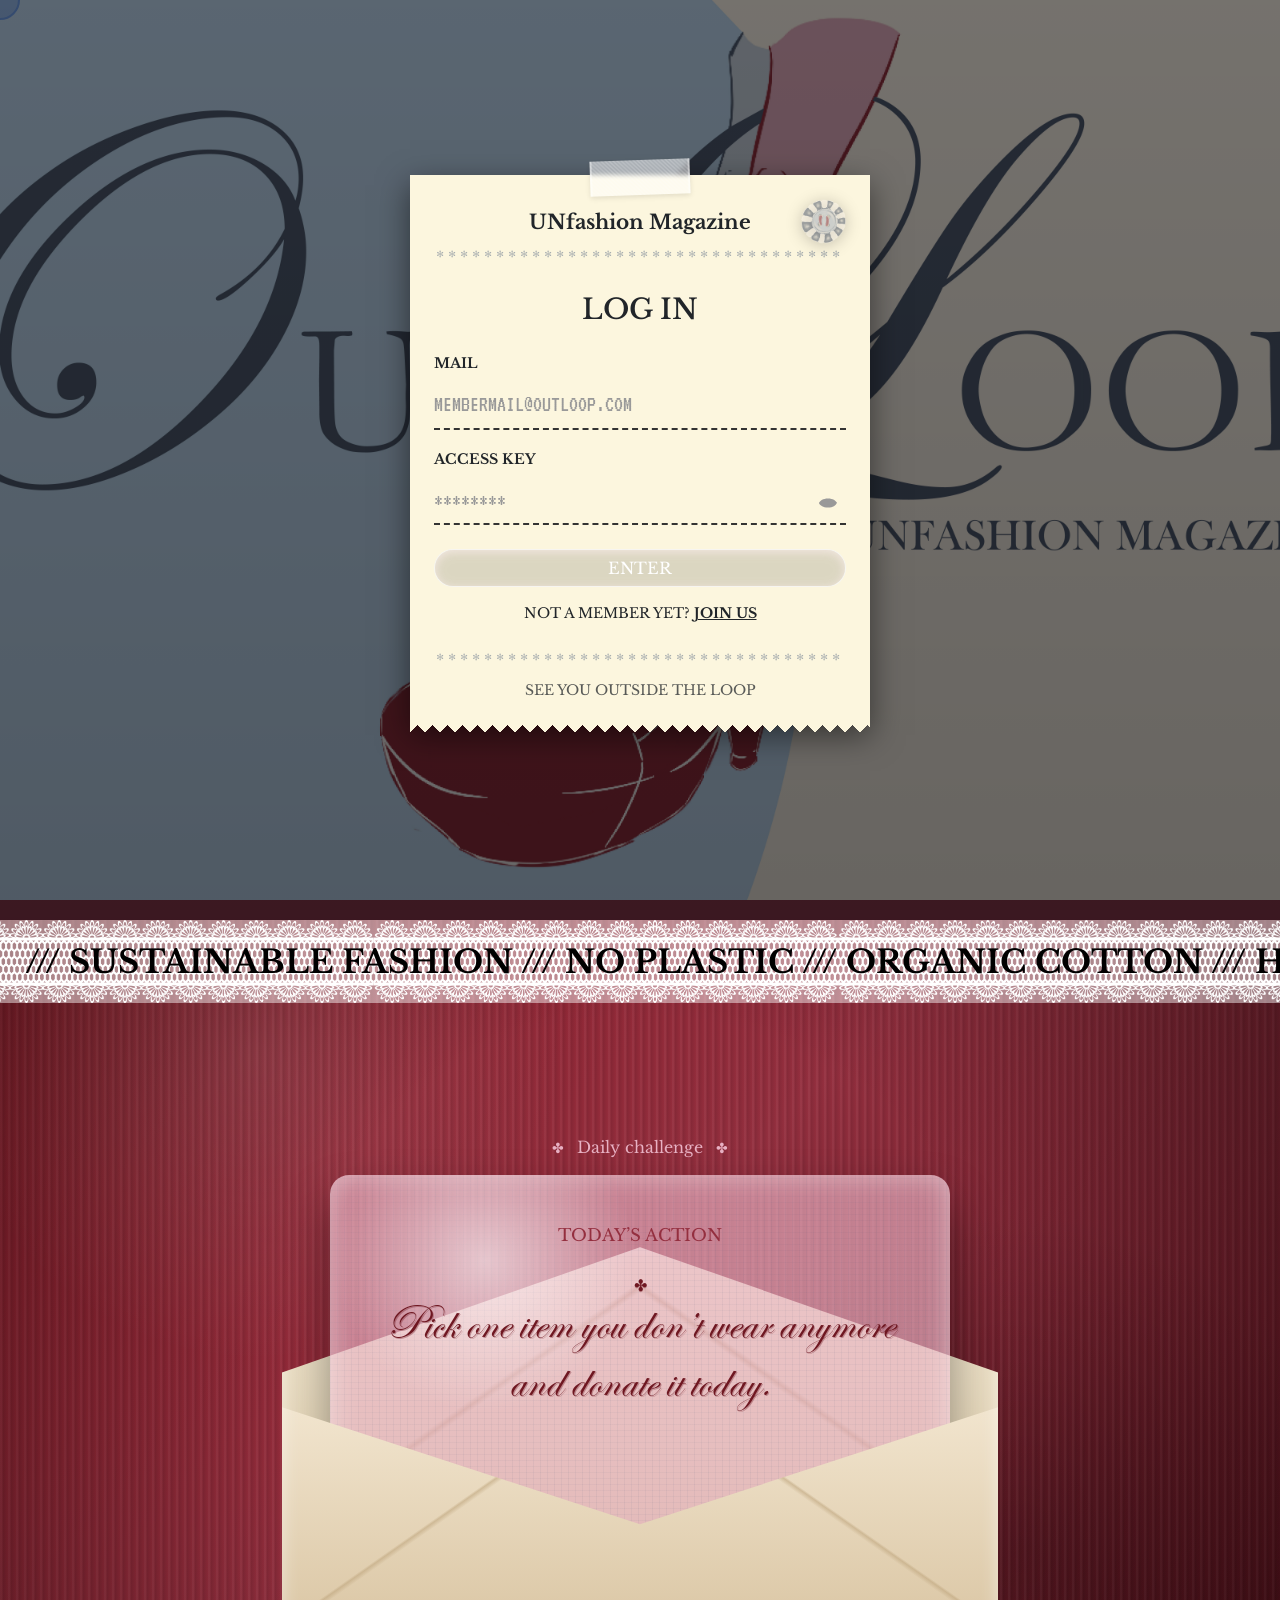
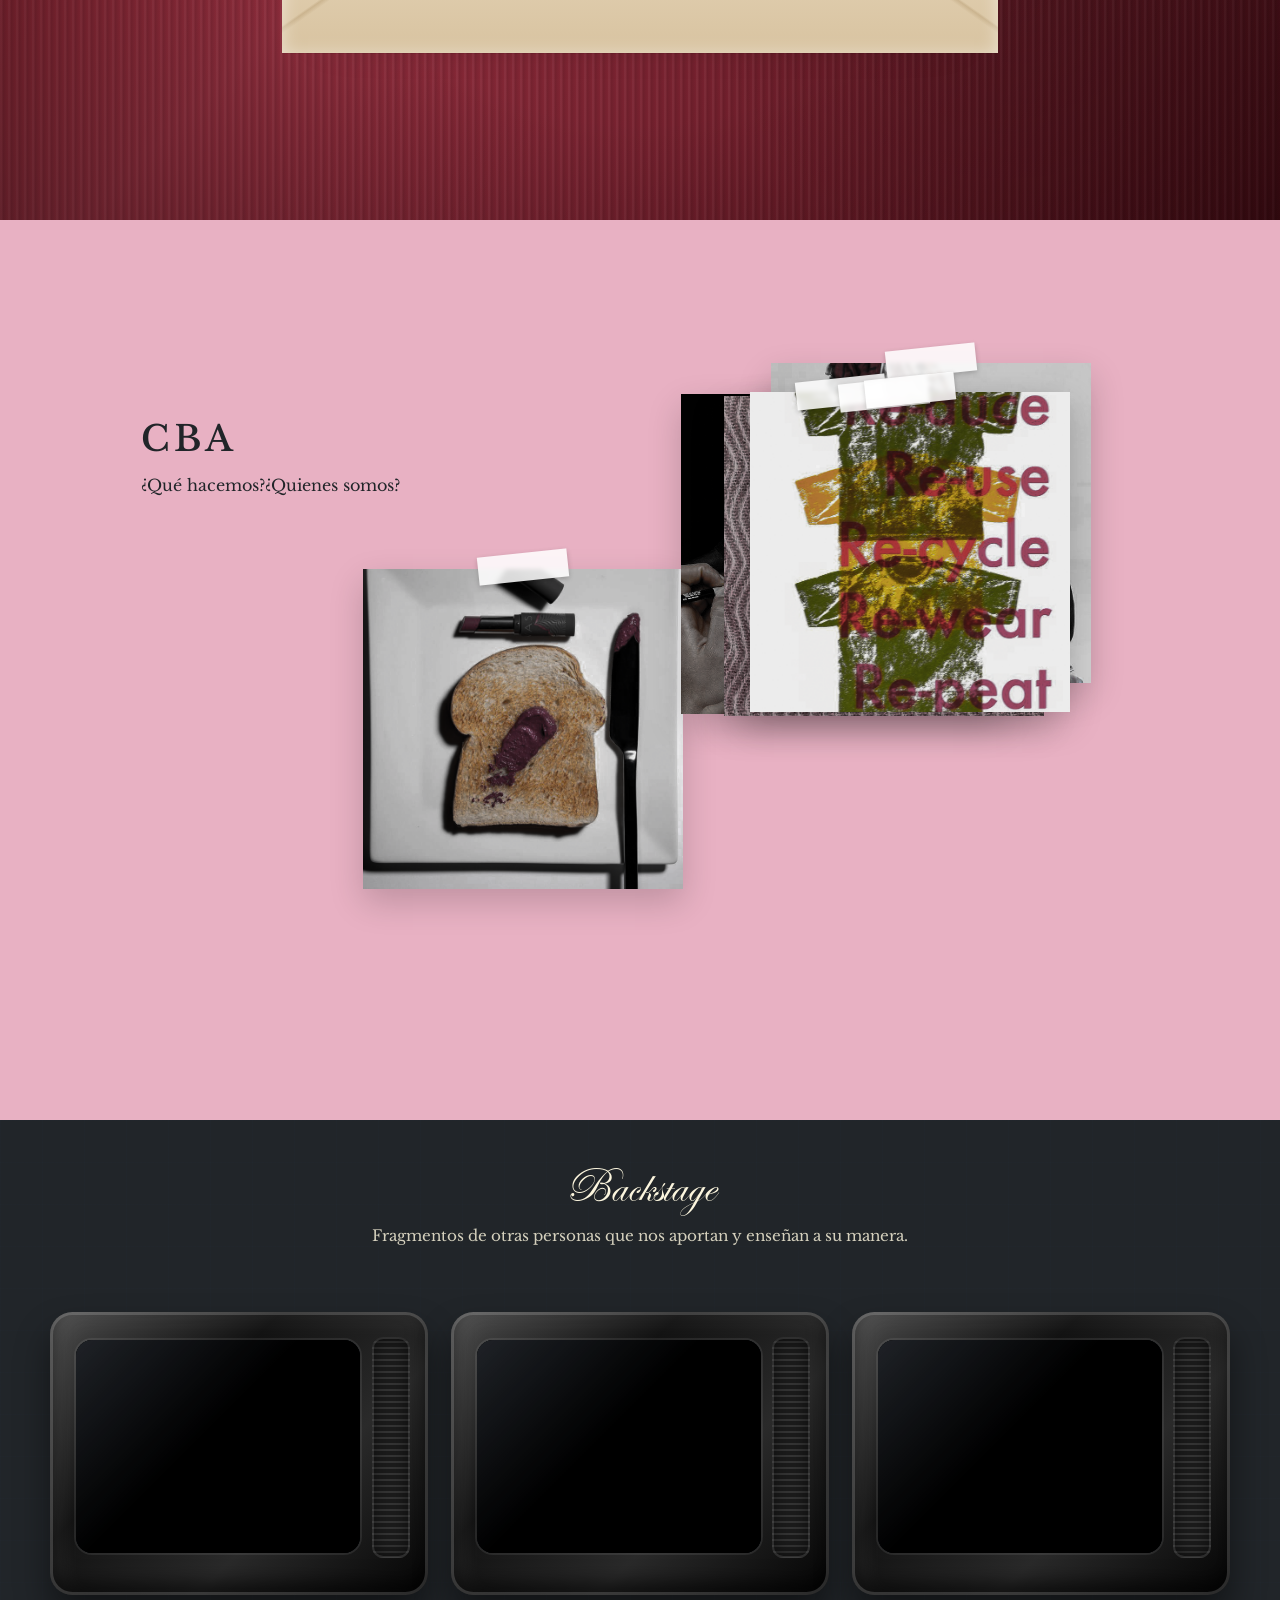
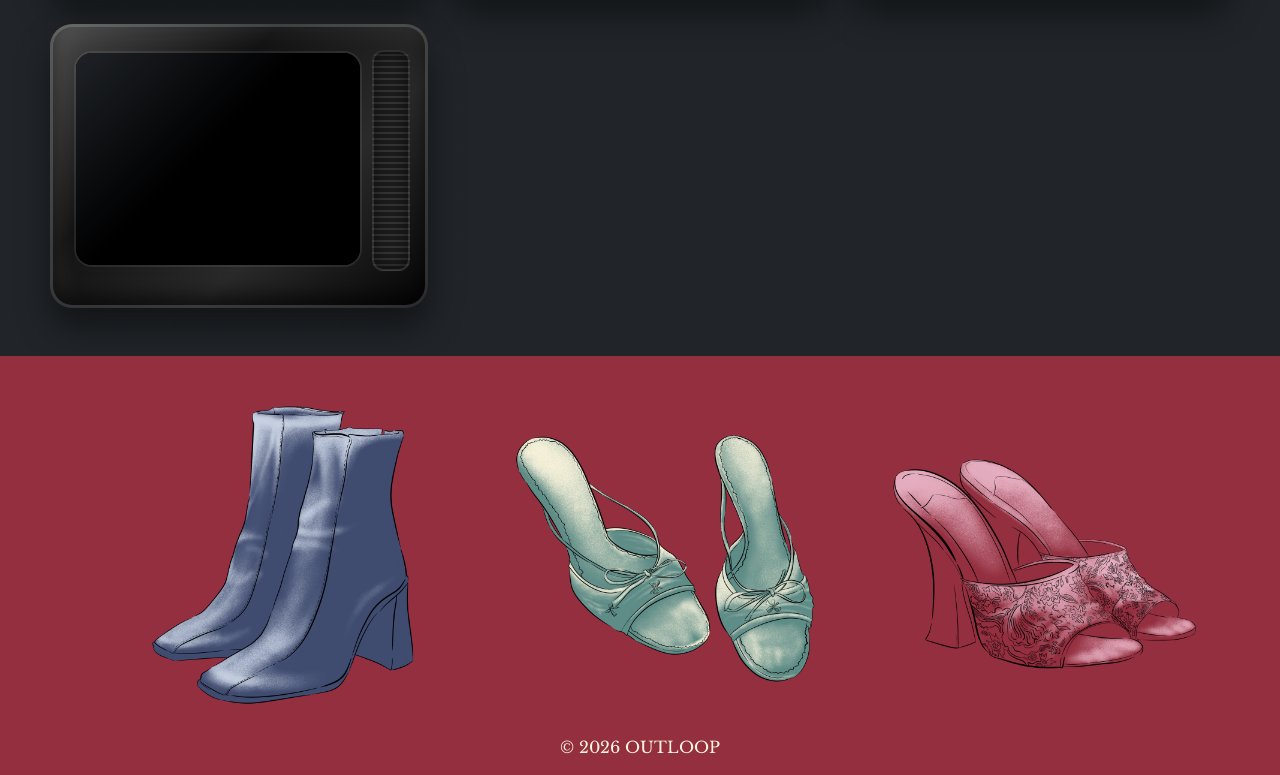
==== index.html @ d1620ab3 "reto" ====
<!doctype html>
<html lang="es">
  <head>
    <meta charset="utf-8">
    <meta name="viewport" content="width=device-width, initial-scale=1">
    <title>Outloop - Unfashion Magazine</title>

    <link href="https://cdn.jsdelivr.net/npm/bootstrap@5.3.2/dist/css/bootstrap.min.css" rel="stylesheet" integrity="sha384-T3c6CoIi6uLrA9TneNEoa7RxnatzjcDSCmG1MXxSR1GAsXEV/Dwwykc2MPK8M2HN" crossorigin="anonymous">

    <!-- AOS CSS --> 
    <link rel="stylesheet" href="https://unpkg.com/aos@2.3.4/dist/aos.css">

    <!-- TIPOGRAFÍA -->
    <link rel="preconnect" href="https://fonts.googleapis.com">
    <link rel="preconnect" href="https://fonts.gstatic.com" crossorigin>
    <link href="https://fonts.googleapis.com/css2?family=Libre+Baskerville:ital,wght@0,400..700;1,400..700&family=Space+Mono:ital,wght@0,400;0,700;1,400;1,700&display=swap" rel="stylesheet">

    <!-- CÓDIGO DE BARRAS, NO BORRAR -->
    <link href="https://fonts.googleapis.com/css2?family=Courier+Prime&family=VT323&family=Permanent+Marker&family=Libre+Barcode+39&display=swap" rel="stylesheet"> 


    <link rel="stylesheet" href="css/style.css">
  </head>
  <body class="page-index">
    
    <div class="cursor-outline"></div>

    <header class="header-principal">
      <div class="header-intro-image"></div>
      <nav class="navbar-custom container">
        <a href="index.html" class="navbar-logo"> <img src="media/img/logo CBA.png" alt="logo CBA" class="logo-img"> </a>
        
        <!-- MENÚ -->
        <div class="navbar-menu">
          <div class="menu-movil-links">
            <a href="index.html" class="navbar-enlace">Take action</a>
            <a href="diseñadores.html" class="navbar-enlace">Trendwatch</a>
            <a href="datos.html" class="navbar-enlace">Latest</a>
            <a href="#backstage" class="navbar-enlace">Backstage</a>
            <a href="#" class="btn btn-dark btn-registro rounded-pill px-4 accion-abrir-registro">JOIN US</a>
          </div>
          <div class="menu-movil-redes">
            <a href="#">Instagram</a><a href="#">Twitter</a><a href="#">Pinterest</a>
          </div>
        </div>
          
        <button class="navbar-menu-movil-icono" aria-label="Abrir menú">
          <span></span><span></span><span></span>
        </button>
      </nav>
    </header>

    <main>
      <!-- INTRO -->
      <section id="hero-collage" class="hero-collage-section">

        <div class="hero-bg hero-bg-1 is-active"></div>
        <div class="hero-bg hero-bg-2"></div>
        <div class="hero-bg hero-bg-3"></div>
        <div class="hero-bg hero-bg-4"></div>
        <div class="hero-bg hero-bg-5"></div>

        <div class="hero-overlay"></div>

        <div class="hero-content">
          <h1 class="hero-title">UNfashion Magazine</h1>
          <p class="hero-text">
            Una plataforma para mirar la moda desde fuera del ciclo: consumo consciente,
            microtendencias, archivo visual y acciones para romper el bucle.
          </p>
        </div>

      </section>
      <!-- cinta -->
      <div class="ticker-bottom-wrapper">
        <div class="ticker-track">
             <div class="ticker-chunk">
                 &nbsp;/// SUSTAINABLE FASHION /// NO PLASTIC /// ORGANIC COTTON /// HANDMADE IN SPAIN /// REBELIÓN TEXTIL
                 &nbsp;/// SUSTAINABLE FASHION /// NO PLASTIC /// ORGANIC COTTON /// HANDMADE IN SPAIN /// REBELIÓN TEXTIL
                 &nbsp;/// SUSTAINABLE FASHION /// NO PLASTIC /// ORGANIC COTTON /// HANDMADE IN SPAIN /// REBELIÓN TEXTIL
             </div>
             
             <div class="ticker-chunk">
                 &nbsp;/// SUSTAINABLE FASHION /// NO PLASTIC /// ORGANIC COTTON /// HANDMADE IN SPAIN /// REBELIÓN TEXTIL
                 &nbsp;/// SUSTAINABLE FASHION /// NO PLASTIC /// ORGANIC COTTON /// HANDMADE IN SPAIN /// REBELIÓN TEXTIL
                 &nbsp;/// SUSTAINABLE FASHION /// NO PLASTIC /// ORGANIC COTTON /// HANDMADE IN SPAIN /// REBELIÓN TEXTIL
             </div>
        </div>
      </div>
    </section>

      <!-- RETO -->
    <section id="reto" class="reto-section">
      <div class="reto-content">
        <p class="reto-kicker">Daily challenge</p>
        <!-- <h2 class="reto-title">Break the loop</h2> -->

        <div class="reto-card">
          <p class="reto-label">Today’s action</p>
          <h3 id="reto-dinamico" class="reto-texto"></h3>
        </div>
      </div>
    </section>

      <!-- ABOUT ME -->
      <section id="about-me" class="about-me-section" data-aos="fade-up" data-aos-offset="400">
        <div class="about-me-inner">

          <div class="about-me-area" id="about-me-area">
            
            <div class="about-me-text">
              <h2 class="about-me-title">CBA</h2>
              <p class="about-me-subtitle">
                  ¿Qué hacemos?¿Quienes somos?
              </p>
            </div>

            <div class="about-card"
                data-image="RUTA_IMAGEN_1"
                style="background-image: url('media/img/about\ me\ -\ 1.png');">
              <!-- <span class="about-card-label"> no sé que poner todavía </span> -->
            </div>

            <div class="about-card"
                data-image="RUTA_IMAGEN_2"
                style="background-image: url('media/img/about\ me\ -\ 2.png');">
              <span class="about-card-label"></span>
            </div>

            <div class="about-card"
                data-image="RUTA_IMAGEN_3"
                style="background-image: url('media/img/about\ me\ -\ 3.png');">
              <span class="about-card-label"></span>
            </div>

            <div class="about-card"
                data-image="RUTA_IMAGEN_4"
                style="background-image: url('media/img/about\ me\ -\ 4.png');">
              <span class="about-card-label"></span>
            </div>

            <div class="about-card"
                data-image="RUTA_IMAGEN_5"
                style="background-image: url('media/img/about\ me\ -\ 6.png');">
              <span class="about-card-label"></span>
            </div>
          </div>
        </div>
      
        <!-- ABOUT ME - CLICK -->
        <div class="about-overlay" id="about-overlay" aria-hidden="true">
          <button type="button" class="about-overlay-close" aria-label="Cerrar">
            <img src="media/img/boton 1.png" alt="botón">
          </button>

          <div class="about-overlay-content container">
            <div class="row align-items-center g-4">

              <div class="col-12 col-md-6 about-overlay-text">
                <h2>Archivo de moda y consumo</h2>
                <p>
                  CBA es una revista donde documentamos moda sostenible, formas de consumo
                  más conscientes y noticias que cuestionan la industria textil tal y como la
                  conocemos.
                </p>
              </div>

              <div class="col-12 col-md-6 about-overlay-media">
                <img id="about-overlay-img"
                    class="about-overlay-img"
                    src="media/img/about me - 3.png"
                    alt="aboutmefoto">
              </div>

            </div>
          </div>
        </div>

      </section>

      <!-- BACKSTAGE -->
      <section id="backstage" class="bg-dark text-white py-5 my-5 backstage-section" style="min-height: 300px;">
        <div class="container text-center mb-4">
          <h2 class="backstage-title">Backstage</h2>
          <p class="backstage-subtitle">
            Fragmentos de otras personas que nos aportan y enseñan a su manera.
          </p>
        </div>

        <div class="backstage-gallery">

          <a href="https://www.youtube.com/watch?v=qN8AJHx1344"
            class="backstage-item"
            target="_blank"
            rel="noopener">
            <div class="backstage-media">
              <iframe
                width="560" height="315"
                src="https://www.youtube.com/embed/qN8AJHx1344?si=-hRtepwROjtnrFji"
                title="YouTube video player"
                frameborder="0"
                allow="accelerometer; autoplay; clipboard-write; encrypted-media; gyroscope; picture-in-picture; web-share"
                referrerpolicy="strict-origin-when-cross-origin"
                allowfullscreen>
              </iframe>
            </div>
            <div class="backstage-caption">
              <h3 class="backstage-caption-title">ESCLAVOS de consumismo</h3>
              <p class="backstage-caption-text">DECODE</p>
            </div>
          </a>

          <a href="https://www.youtube.com/watch?v=7LM26mEPDDc"
            class="backstage-item"
            target="_blank"
            rel="noopener">
            <div class="backstage-media">
              <iframe
                width="560" height="315"
                src="https://www.youtube.com/embed/7LM26mEPDDc?si=XAVnJk546HZhbWCC"
                title="YouTube video player"
                frameborder="0"
                allow="accelerometer; autoplay; clipboard-write; encrypted-media; gyroscope; picture-in-picture; web-share"
                referrerpolicy="strict-origin-when-cross-origin"
                allowfullscreen>
              </iframe>
            </div>
            <div class="backstage-caption">
              <h3 class="backstage-caption-title">
                Nuestra basura: el camino a un consumo responsable
              </h3>
              <p class="backstage-caption-text">Edelmira Altube | TEDxMarDelPlata</p>
            </div>
          </a>

          <a href="https://youtu.be/7Y18UAF8M68?si=zU7bWek-8HWrVnGL"
            class="backstage-item"
            target="_blank"
            rel="noopener">
            <div class="backstage-media">
              <iframe width="560" height="315" src="https://www.youtube.com/embed/7Y18UAF8M68?si=5IkUm9X47Ix4YhrX" title="YouTube video player" frameborder="0" allow="accelerometer; autoplay; clipboard-write; encrypted-media; gyroscope; picture-in-picture; web-share" referrerpolicy="strict-origin-when-cross-origin" allowfullscreen></iframe>
            </div>
            <div class="backstage-caption">
              <h3 class="backstage-caption-title">La verdad sobre la moda rápida - ¿Mienten los fabricantes de moda a sus clientes?</h3>
              <p class="backstage-caption-text">DW Documental</p>
            </div>
          </a>

          <a href="https://youtu.be/9ArU3D1_RPA?si=Eb83kvjqI0DEdJh7"
            class="backstage-item"
            target="_blank"
            rel="noopener">
            <div class="backstage-media">
              <iframe width="560" height="315" src="https://www.youtube.com/embed/9ArU3D1_RPA?si=Eb83kvjqI0DEdJh7" title="YouTube video player" frameborder="0" allow="accelerometer; autoplay; clipboard-write; encrypted-media; gyroscope; picture-in-picture; web-share" referrerpolicy="strict-origin-when-cross-origin" allowfullscreen></iframe>
            </div>
            <div class="backstage-caption">
              <h3 class="backstage-caption-title">Las Microtendencias y la muerte del estilo personal</h3>
              <p class="backstage-caption-text">Vatz</p>
            </div>
          </a>          
        </div>
      </section>


    </main>

<!-- FOOTER -->
    <footer class="footer-principal py-5 border-top" id="footer">
      <div class="container">

        <!-- REDES -->
        <div class="row justify-content-center mb-4">
          <div class="col-12 col-md-4 d-flex justify-content-center mb-3 mb-md-0">
            <div class="footer-img-box"> 
              <a href="https://www.instagram.com/"><img src="media/img/footer-1.png" alt="zapatos1"></a>
            </div>
          </div>

          <div class="col-12 col-md-4 d-flex justify-content-center mb-3 mb-md-0">
            <div class="footer-img-box">
              <a href="https://www.youtube.com/?app=desktop&hl=es">
                <img src="media/img/footer-2.png" alt="zapatos2">
              </a>
            </div>
          </div>

          <div class="col-12 col-md-4 d-flex justify-content-center">
            <div class="footer-img-box"> 
              <a href="https://www.tiktok.com/login?lang=es-419&redirect_url=https%3A%2F%2Fwww.tiktok.com%2Fupload%3Flang%3Des">
                <img src="media/img/footer-3.png" alt="zapatos3">
              </a>
            </div>
          </div>
        </div>

        <!-- INFO -->
        <div class="text-center mt-4">
          <p>&copy; <span id="ano-actual"></span> OUTLOOP</p>
        </div>

      </div>
    </footer>

<!-- MODAL DE REGISTRO -->
    <div class="modal fade" id="modalLogin" tabindex="-1" aria-hidden="true" data-bs-backdrop="static">
      <div class="modal-dialog modal-dialog-centered">
        
        <div class="modal-content modal-receipt border-0">
            
            <div class="receipt-tape"></div>

            <div class="modal-header border-0 pb-0">
              <h5 class="modal-title fw-bold w-100 text-center mt-3">UNfashion Magazine</h5>
              <img src="media/img/boton 1.png" alt="cerrar" class="about-overlay-close-img" data-bs-dismiss="modal" aria-label="Cerrar"role="button">
          </div>

            <div class="modal-body p-4 pt-2">
                
                <div class="receipt-divider mb-4">
                    <span>**********************************</span>
                </div>

                <div id="view-login">
                    <h3 class="text-center mb-4">LOG IN</h3>
                    <form id="form-login">
                        <div class="mb-3">
                            <label class="form-label text-uppercase small fw-bold">Mail</label>
                            <input type="email" class="form-control input-ticket" placeholder="membermail@outloop.com" required>
                        </div>
                        <div class="mb-3">
                            <label class="form-label text-uppercase small fw-bold">Access Key</label>
                            <div class="password-wrapper">
                                <input type="password" class="form-control input-ticket" id="input-pass-login" placeholder="********" required>
                                <button type="button" class="btn-ojo-ticket" onclick="togglePass('input-pass-login', this)">
                                    <svg class="icono-ojo" xmlns="http://www.w3.org/2000/svg" viewBox="0 0 24 24" fill="currentColor" style="width:20px"><path d="M12 15a3 3 0 100-6 3 3 0 000 6z"></path><path fill-rule="evenodd" d="M1.323 11.447C2.811 9.22 5.877 6.5 12 6.5s9.189 2.72 10.677 4.947a.75.75 0 010 .513C21.189 14.78 18.123 17.5 12 17.5s-9.189-2.72-10.677-4.947a.75.75 0 010-.513zM12 13.5a1.5 1.5 0 100-3 1.5 1.5 0 000 3z" clip-rule="evenodd"></path></svg>
                                </button>
                            </div>
                        </div>
                        <div class="d-grid gap-2 mt-4">
                            <button type="submit" class="btn btn-dark btn-ticket">ENTER</button>
                        </div>
                    </form>
                    <div class="text-center mt-3">
                        <p class="small">NOT A MEMBER YET? <a href="#" id="btn-ir-registro" class="text-decoration-underline fw-bold">JOIN US</a></p>
                    </div>
                </div>

                <div id="view-registro" style="display: none;">
                    <h3 class="text-center mb-4">JOIN US</h3>
                    <form id="form-registro">
                        <div class="mb-3">
                            <label class="form-label text-uppercase small fw-bold">Who are you?</label>
                            <input type="text" class="form-control input-ticket" placeholder="Membername" required>
                        </div>
                        <div class="mb-3">
                            <label class="form-label text-uppercase small fw-bold">Mail</label>
                            <input type="email" class="form-control input-ticket" placeholder="membermail@outloop.com" required>
                        </div>
                        <div class="mb-3">
                            <label class="form-label text-uppercase small fw-bold">Create an access key</label>
                            <div class="password-wrapper">
                                <input type="password" class="form-control input-ticket" id="input-pass-registro" placeholder="********" required>
                                <button type="button" class="btn-ojo-ticket" onclick="togglePass('input-pass-registro', this)">
                                    <svg class="icono-ojo" xmlns="http://www.w3.org/2000/svg" viewBox="0 0 24 24" fill="currentColor" style="width:20px"><path d="M12 15a3 3 0 100-6 3 3 0 000 6z"></path><path fill-rule="evenodd" d="M1.323 11.447C2.811 9.22 5.877 6.5 12 6.5s9.189 2.72 10.677 4.947a.75.75 0 010 .513C21.189 14.78 18.123 17.5 12 17.5s-9.189-2.72-10.677-4.947a.75.75 0 010-.513zM12 13.5a1.5 1.5 0 100-3 1.5 1.5 0 000 3z" clip-rule="evenodd"></path></svg>
                                </button>
                            </div>
                        </div>
                        <div class="d-grid gap-2 mt-4">
                            <button type="submit" class="btn btn-dark btn-ticket">JOIN US</button>
                        </div>
                    </form>
                    <div class="text-center mt-3">
                        <p class="small">ALREDY PART OF IT? <a href="#" id="btn-ir-login" class="text-decoration-underline fw-bold">LOG IN</a></p>
                    </div>
                </div>

                <div id="view-exito" style="display: none;" class="text-center py-4">
                    <h2 class="fw-bold mb-3">WELCOME!</h2>
                    <p class="mb-4">TRANSACTION APPROVED<br>#004921</p>
                    
                    <div class="barcode-strip">
                        OUTLOOP-LEGAL-DATA
                    </div>

                    <button class="btn btn-dark btn-ticket w-100" data-bs-dismiss="modal">NEXT STEP</button>
                </div>

                <div class="receipt-divider mt-4 mb-2">
                    <span>**********************************</span>
                </div>
                <div class="text-center small text-muted text-uppercase">
                    See you outside the loop
                </div>

            </div>
        </div>
      </div>
    </div>
    
    <script src="https://code.jquery.com/jquery-3.7.1.min.js"></script>
    <script src="https://cdn.jsdelivr.net/npm/bootstrap@5.3.2/dist/js/bootstrap.bundle.min.js" integrity="sha384-C6RzsynM9kWDrMNeT87bh95OGNyZPhcTNXj1NW7RuBCsyN/o0jlpcV8Qyq46cDfL" crossorigin="anonymous"></script>

    <script src="https://unpkg.com/aos@2.3.4/dist/aos.js"></script>

    <script src="js/script.js"></script>

  </body>
</html>
---- css/style.css ----
@import url('https://fonts.googleapis.com/css2?family=VT323&family=Libre+Barcode+39&display=swap');

@font-face {
    font-family: 'Edwardian';
    src: url('../media/fonts/edwardianscriptitc.ttf') format('truetype');
    font-weight: normal;
    font-style: normal;
}

:root {
    --color-primario: #5E8C87;
    --color-secundario: #FCF6DE; 
    --color-fondo: #942F3F;
    --color-fondo-secundario: #E8B1C3;
    --color-ticket-secundario: #CCD6E7;
    --color-ticket-primario: #354B6F;
    --visible-cards: 5;
    --card-gap: 1.5rem;
    --designer-card-height: 320px; 
}

* { cursor: none; }

img { width: 100%; display: block; }

body {
    font-family: 'Libre Baskerville', serif;
    overflow-x: hidden;
    padding-top: 0;
    transition: padding-top 0.5s ease-in-out;
}

body.scrolled { padding-top: 70px; }
body.no-scroll { overflow: hidden; }
a { text-decoration: none; color: inherit; }

/* CURSOR */
.cursor-outline {
    width: 40px; 
    height: 40px; 
    border: 2px solid #354b6f;
    border-radius: 50%; 
    position: fixed; 
    pointer-events: none; 
    z-index: 9999;
    transform: translate(-50%, -50%); 
    transition: width 0.2s, height 0.2s, border-color 0.2s, background-color 0.2s;
    background: #354b6f82; 
}
.cursor-hover { 
    width: 50px; 
    height: 50px; 
    background: #ccd6e772; 
    border-color: #ccd6e7; 
}
.cursor-invertido { border-color: #ccd6e7; }

/* index */
.header-principal {
    position: fixed;
    top: 0;
    left: 0;
    width: 100%;
    height: 100vh;
    z-index: 100;
    background-color: var(--color-fondo);
    transition: height 0.5s ease-in-out, background-color 0.5s ease-in-out, backdrop-filter 0.5s ease-in-out, box-shadow 0.5s ease-in-out;
    display: flex;
    align-items: center;
    justify-content: center;
    overflow: hidden;
}
.header-intro-image {
    position: absolute;
    inset: 0;
    background-image: url('../media/img/intro-header.jpg');
    background-size: cover;
    background-position: center center;
    background-repeat: no-repeat;
    z-index: 1;
    opacity: 1;
    transition: opacity 0.45s ease-in-out, transform 0.6s ease-in-out;
}
.header-principal:not(.scrolled) .navbar-menu,
.header-principal:not(.scrolled) .navbar-menu-movil-icono {
    display: none !important;
}

.header-principal:not(.scrolled) .navbar-logo {
    pointer-events: auto;
}

.header-intro-image::after {
    content: "";
    position: absolute;
    inset: 0;
    background: linear-gradient(to bottom, rgba(0,0,0,0.08), rgba(0,0,0,0.18));
}

/* logo */
.navbar-custom {
    display: flex;
    justify-content: center;
    align-items: center;
    width: 100%;
    height: 100%;
    transition: justify-content 0.5s ease-in-out, height 0.5s ease-in-out;
    position: relative;
    z-index: 2;
}

.navbar-logo { 
    display: flex; 
    align-items: center; 
    justify-content: center; 
}

.logo-img { 
    width: 80vw; 
    height: auto; 
    transition: width 0.5s ease-in-out, opacity 0.35s ease-in-out, transform 0.35s ease-in-out; 
    display: block;
    opacity: 0;
    transform: translateY(10px);
}

/* menu ordenador */
.navbar-menu { display: none; }

.menu-movil-links { display: flex; gap: 2rem; align-items: center; }
.menu-movil-redes { display: none; }

.header-principal.scrolled {
    height: 5em;
    background-color: #00000036;
    backdrop-filter: blur(10px);
    box-shadow: 0 2px 10px #350409a8;
}
.header-principal.scrolled .header-intro-image {
    opacity: 0;
    transform: scale(1.03);
    pointer-events: none;
}

.header-principal.scrolled .logo-img {
    width: 6rem;
    opacity: 1;
    transform: translateY(0);
}
.header-principal.scrolled .navbar-custom {
    justify-content: space-between;
    height: 100%;
}

.header-principal.scrolled .navbar-menu {
    display: flex;
    gap: 1.5rem;
    align-items: center;
}

.navbar-enlace {
    color: white;
    font-weight: 500;
    position: relative;
    transition: opacity 0.3s ease;
}
.navbar-enlace:hover {
    opacity: 0.8;
}

.navbar-menu-movil-icono { display: none; }

.btn-registro {
    border-color: rgba(255, 255, 255, 0.762);
    background-color: #ebe5cd05;
    color: white;
    box-shadow: inset 0 2px 10px #fff0f2a8;
}
.btn-registro:hover {
    background-color: #ffffffda;
    box-shadow: 0 2px 10px #fff0f2a8;
    border-color: rgba(255, 255, 255, 0.762);
    color: var(--color-fondo);
}

/* main */
main {
    padding-top: 20px; 
    width: 100vw;
}

/* fondo datos */

.grid-cutting-bg {
    background-color: var(--color-primario);

    background-image:
        /* líneas finas */
        linear-gradient(rgba(255,255,255,0.15) 1px, transparent 1px),
        linear-gradient(90deg, rgba(255,255,255,0.15) 1px, transparent 1px),

        /* líneas gruesas cada X */
        linear-gradient(rgba(255,255,255,0.25) 2px, transparent 2px),
        linear-gradient(90deg, rgba(255,255,255,0.25) 2px, transparent 2px);

    background-size:
        20px 20px,   /* grid pequeño */
        20px 20px,
        100px 100px, /* grid grande */
        100px 100px;

    background-position: 0 0, 0 0, 0 0, 0 0;
}

.grid-cutting-bg::after {
    content: "";
    position: fixed;
    inset: 0;
    pointer-events: none;

    background-image: url("data:image/svg+xml,%3Csvg viewBox='0 0 200 200' xmlns='http://www.w3.org/2000/svg'%3E%3Cfilter id='noise'%3E%3CfeTurbulence type='fractalNoise' baseFrequency='0.8' numOctaves='3'/%3E%3C/filter%3E%3Crect width='100%25' height='100%25' filter='url(%23noise)' opacity='0.15'/%3E%3C/svg%3E");

    mix-blend-mode: multiply;
    opacity: 0.4;
    z-index: 0;
}

/* sección 1.1 */
.page-index {
    background-color: var(--color-fondo);
}
.hero-collage-section {
    position: relative;
    width: 100%;
    height: 100vh;
    min-height: 100vh;
    overflow: hidden;
    display: flex;
    align-items: center;
    justify-content: center;
    background-color: var(--color-fondo);
    z-index: 10;
}

.hero-bg {
    position: absolute;
    inset: 0;
    background-size: cover;
    background-position: center;
    background-repeat: no-repeat;
    opacity: 0;
    transform: scale(1.04);
    transition: opacity 0.8s ease-in-out, transform 2s ease;
    z-index: 1;
}

.hero-bg.is-active {
    opacity: 1;
    transform: scale(1);
}

.hero-bg-1 {
    background-image: url('../media/img/hero1.jpg');
}

.hero-bg-2 {
    background-image: url('../media/img/hero2.jpg');
}

.hero-bg-3 {
    background-image: url('../media/img/hero3.jpg');
}

.hero-bg-4 {
    background-image: url('../media/img/hero4.jpg');
}

.hero-bg-5 {
    background-image: url('../media/img/hero5.jpg');
}

.hero-overlay {
    position: absolute;
    inset: 0;
    background:
        linear-gradient(to bottom, rgba(0,0,0,0.25), rgba(0,0,0,0.55)),
        rgba(53, 75, 111, 0.18);
    z-index: 2;
}

.hero-content {
    position: relative;
    z-index: 3;
    width: min(900px, 88vw);
    text-align: center;
    color: var(--color-secundario);
    padding: 2rem;
}
.hero-title {
    font-family: 'Edwardian';
}

/* cinta */
.ticker-bottom-wrapper {
    position: absolute;
    padding: 0.6rem 0;
    z-index: 99;
    pointer-events: none;
    overflow: hidden;
    background-color: #ffffff77;

    /* nuevo fondo */
    background-image: url('../media/img/1x/cinta.png');
    background-repeat: repeat-x;
    background-position: center;
    background-size: auto 100%;
}

.ticker-track {
    display: flex; width: max-content; 
    animation: tickerMove 25s linear infinite; 
}

.ticker-chunk {
    white-space: nowrap;
    font-size: 2rem;
    font-weight: bold; color: #000;
    line-height: 1; padding-right: 0; 
    margin: 1rem;
}


@keyframes tickerMove { 
    0% { transform: translateX(0); } 
    100% { transform: translateX(-50%); } 
}

/* sección 1.2 - reto */
.reto-section {
    width: 100%;
    min-height: 100vh;
    background-color: var(--color-fondo);
    color: var(--color-secundario);
    background-size: contain;

    display: flex;
    align-items: center;
    justify-content: center;
    text-align: center;
    position: relative;
    overflow: hidden;
    padding: 6rem 1.5rem;
}

.reto-kicker, .reto-title {
    color: var(--color-fondo-secundario);
}
/* textura pana / terciopelo rojo */
.reto-section::before {
    content: "";
    position: absolute;
    inset: 0;
    background:
        repeating-linear-gradient(
            90deg,
            rgba(255,255,255,0.045) 0px,
            rgba(255,255,255,0.045) 2px,
            rgba(0,0,0,0.10) 3px,
            transparent 8px
        ),
        radial-gradient(circle at 20% 15%, rgba(255,255,255,0.12), transparent 24%),
        radial-gradient(circle at 80% 70%, rgba(0,0,0,0.22), transparent 28%),
        linear-gradient(135deg, #8f1d2a 0%, var(--color-fondo) 45%, #4a0d16 100%);
    background-size: auto, auto, auto, 100% 100%;
    pointer-events: none;
}

.reto-section::after {
    content: "";
    position: absolute;
    inset: 0;
    background: radial-gradient(circle at center, transparent 45%, rgba(0,0,0,0.35) 100%);
    pointer-events: none;
}

.reto-content {
    position: relative;
    z-index: 2;
    width: min(760px, 92vw);
}


.reto-kicker::before,
.reto-kicker::after {
    content: "✤";
    margin: 0 0.8rem;
    font-size: 0.85rem;
}

.reto-title {
    font-family: 'Edwardian';
    font-size: 3em;
}

/* tela + sobre */
.reto-card {
    position: relative;
    width: min(620px, 92vw);
    min-height: 430px;
    margin: 0 auto;
    padding: 3rem;

    background:
        radial-gradient(circle at 25% 20%, rgba(255,255,255,0.55), transparent 26%),
        repeating-linear-gradient(
            90deg,
            rgba(53,75,111,0.06) 0px,
            rgba(53,75,111,0.06) 1px,
            transparent 1px,
            transparent 7px
        ),
        repeating-linear-gradient(
            0deg,
            rgba(53,75,111,0.045) 0px,
            rgba(53,75,111,0.045) 1px,
            transparent 1px,
            transparent 6px
        ),
        #e8b1c3a4;

    color: var(--color-fondo);
    border-radius: 1.2rem 1.2rem 0.6rem 0.6rem;
    box-shadow:
        0 24px 45px rgba(0,0,0,0.38),
        inset 0 0 28px rgba(255,255,255,0.45);
    overflow: visible;
}

/* encaje superior */
.reto-card::before {
    content: "";
    position: absolute;
    left: -48px;
    right: -48px;
    bottom: 28px;
    height: 330px;
    z-index: -1;

    background:
        linear-gradient(145deg, transparent 49%, rgba(190,165,125,0.65) 50%, transparent 51%) left bottom / 50% 100% no-repeat,
        linear-gradient(215deg, transparent 49%, rgba(190,165,125,0.65) 50%, transparent 51%) right bottom / 50% 100% no-repeat,
        linear-gradient(to bottom, #f4ead4 0%, #d9c7a5 100%);

    clip-path: polygon(0 38%, 50% 0, 100% 38%, 100% 100%, 0 100%);
    box-shadow:
        0 18px 32px rgba(0,0,0,0.30),
        inset 0 2px 18px rgba(255,255,255,0.55);
    pointer-events: none;
}

/* sobre frontal */
.reto-card::after {
    content: "";
    position: absolute;
    left: -48px;
    right: -48px;
    bottom: -48px;
    height: 300px;
    z-index: 5;

    background:
        linear-gradient(145deg, transparent 49.5%, rgba(190,165,125,0.58) 50%, transparent 51%) left bottom / 50% 100% no-repeat,
        linear-gradient(215deg, transparent 49.5%, rgba(190,165,125,0.58) 50%, transparent 51%) right bottom / 50% 100% no-repeat,
        linear-gradient(to bottom, #f7ecd8 0%, #d8c3a0 100%);

    clip-path: polygon(0 18%, 50% 57%, 100% 18%, 100% 100%, 0 100%);
    box-shadow:
        0 18px 32px rgba(0,0,0,0.34),
        inset 0 2px 18px rgba(255,255,255,0.52);
    pointer-events: none;
}

/* contenido por encima */
.reto-label,
.reto-texto {
    position: relative;
    z-index: 6;
}

.reto-label {
    text-transform: uppercase;
    font-size: 1.05rem;
    color: var(--color-fondo);
    margin-bottom: 1.2rem;
}

.reto-texto {
    margin: 0 auto;
    font-family: 'Edwardian';
    font-size: 3em;
    color: #6f1721;

    text-shadow:
        0.5px 0.5px 0 rgba(111,23,33,0.35),
        -0.4px -0.4px 0 rgba(255,255,255,0.28);
}

/* detalle bordado */
.reto-texto::before {
    content: "✤";
    display: block;
    font-style: normal;
    font-size: 1rem;
    margin-top: 1.8rem;
    color: #6f1721;
}

/* responsive reto */
@media (max-width: 768px) {
    .reto-section {
        padding: 5rem 1rem;
    }

    .reto-title {
        margin-bottom: 2rem;
    }

    .reto-card {
        min-height: 390px;
        padding: 4rem 1.6rem 8rem;
    }

    .reto-card::after {
        left: -22px;
        right: -22px;
        height: 215px;
    }

    .reto-texto {
        font-size: clamp(1.3rem, 6vw, 1.9rem);
    }
}

/* sección 1.3 */
.about-me-section {
    min-height: 100vh; max-width: 100vw; height: calc(100vh - 4.375rem);
    padding: 3vh 3vw; background-color: var(--color-fondo-secundario);
    display: flex; align-items: center; justify-content: center; box-sizing: border-box;
    position: relative; z-index: 1; 
}
.about-me-inner { width: 100%; margin-inline: auto; }

.about-me-area {
    position: relative; 
    height: 80vh; 
    max-height: 800px; 
    width: 100%;
    overflow: hidden; 
}

.about-me-text { 
    position: absolute; 
    top: 12vh; 
    left: 8vw; 
    max-width: 22rem; 
}

.about-me-title { 
    font-size: 2.2rem; 
    text-transform: uppercase; 
    letter-spacing: 0.12em; 
    margin-bottom: 0.8rem; 
}
.about-me-subtitle { 
    font-size: 1rem; 
}

.about-card::before {
    content: "";
    position: absolute;
    width: 90px;
    height: 28px;
    background-color: rgba(255,255,255,0.85);
    box-shadow: 0 2px 5px rgba(0,0,0,0.2);
    backdrop-filter: blur(2px);

    top: -16px;             
    left: 50%;
    transform: translateX(-50%) rotate(-6deg);

    z-index: 2;
    pointer-events: none;
}

.about-card {
    position: absolute; 
    width: 20rem; height: 20rem; 
    padding: 1rem;
    display: flex; 
    align-items: flex-end; 
    justify-content: flex-start;
    font-size: 0.9rem; 
    font-weight: 600; 
    text-transform: uppercase; 
    letter-spacing: 0.08em;
    box-shadow: 0 0.8rem 2rem rgba(0,0,0,0.18);
    user-select: none; 
    touch-action: none; 
    cursor: grab;
    background-size: cover; 
    background-position: center; 
    background-repeat: no-repeat;
}
.about-card:active { cursor: grabbing; }
.about-card-label { color: #fff; text-shadow: 0 0.1rem 0.35rem rgba(0,0,0,0.4); }

.about-overlay {
    position: fixed;
    inset: 0;
    width: 100vw;
    height: 100vh;
    background-color:var(--color-primario);
    display: none;
    align-items: center;
    justify-content: center;
    z-index: 2000;
    padding: 0;              
}

.about-overlay.is-visible {
    display: flex;
}


.about-overlay-content {
    background: transparent;
    width: 90%;
    max-width: 1100px;
    
    max-height: 90vh;          
    overflow-y: auto;           
    padding: 2rem;             
    display: flex;
    align-items: center;       
}

.about-overlay-content::-webkit-scrollbar-thumb {
    background: rgba(255,255,255,0.3);
    border-radius: 5px;
}

.about-overlay-text {
    color: var(--color-fondo);
    display: flex;
    flex-direction: column;
    justify-content: center;
}

.about-overlay-media img {
    width: 100%;
    max-height: 70vh;
    object-fit: cover;
}

.about-overlay-close {
    position: absolute;
    top: 2rem;
    left: 2rem;
    border: none;
    width: 4rem;
    height: auto;
    background: none;
    cursor: pointer;
}
/* backstage 1.4 */
/* BACKSTAGE - TV WALL */
.backstage-section {
    position: relative;
    padding: 6rem 0 7rem;
    margin: 0 !important;
    min-height: 100vh;
    background-color: var(--color-fondo);
    color: var(--color-secundario);
    overflow: hidden;
}

.backstage-section::before {
    content: "";
    position: absolute;
    inset: 0;
    background:
        linear-gradient(rgba(53,75,111,0.08) 1px, transparent 1px),
        linear-gradient(90deg, rgba(53,75,111,0.08) 1px, transparent 1px);
    background-size: 42px 42px;
    opacity: 0.45;
    pointer-events: none;
}

.backstage-section .container {
    position: relative;
    z-index: 3;
}

.backstage-title {
    font-family: 'Edwardian', cursive;
    font-size: 3em;
    color: var(--color-secundario);
    margin-bottom: 0;
    line-height: 0.85;
}

.backstage-subtitle {
    font-size: 0.95rem;
    max-width: 34rem;
    margin: 1rem auto 0;
    color: rgba(252,246,222,0.82);
}

/* pared de televisiones */
.backstage-gallery {
    position: relative;
    z-index: 2;
    width: min(1180px, 94vw);
    margin: 4rem auto 0;
    display: grid;
    grid-template-columns: repeat(3, 1fr);
    gap: 1.8rem 1.4rem;
}

/* TV */
.backstage-item {
    position: relative;
    display: block;
    aspect-ratio: 4 / 3;
    color: inherit;
    text-decoration: none;
    overflow: visible;
    transform: translateY(0);
    transition:
        transform 0.25s ease,
        filter 0.25s ease,
        z-index 0.25s ease;
}

/* cuerpo realista de la tele */
.backstage-item::before {
    content: "";
    position: absolute;
    inset: 0;
    border-radius: 1.4rem;
    background:
        linear-gradient(135deg, #4a4a4a 0%, #121212 35%, #2a2a2a 65%, #050505 100%);
    box-shadow:
        inset 0 0 0 3px rgba(255,255,255,0.16),
        inset 0 -12px 20px rgba(0,0,0,0.65),
        inset 12px 8px 22px rgba(255,255,255,0.08),
        0 20px 35px rgba(0,0,0,0.45);
    z-index: 1;
}

/* lateral con botones */
.backstage-item::after {
    content: "";
    position: absolute;
    top: 9%;
    right: 5%;
    width: 10%;
    height: 78%;
    border-radius: 0.7rem;
    background:
        repeating-linear-gradient(
            to bottom,
            #1b1b1b 0 4px,
            #343434 4px 6px
        );
    box-shadow:
        inset 0 0 0 2px rgba(255,255,255,0.12),
        inset 0 0 18px rgba(0,0,0,0.65);
    z-index: 4;
}

/* pantalla */
.backstage-media {
    position: absolute;
    top: 10%;
    left: 7%;
    width: 75%;
    height: 75%;
    border-radius: 1rem;
    overflow: hidden;
    background: #000;
    z-index: 3;
    box-shadow:
        inset 0 0 0 5px rgba(0,0,0,0.9),
        inset 0 0 28px rgba(0,0,0,0.95),
        0 0 0 2px rgba(255,255,255,0.08);
}

/* cristal curvo */
.backstage-media::before {
    content: "";
    position: absolute;
    inset: 0;
    z-index: 5;
    pointer-events: none;
    background:
        linear-gradient(135deg, rgba(255,255,255,0.16), transparent 45%),
        radial-gradient(circle at center, transparent 25%, rgba(0,0,0,0.36) 100%);
    mix-blend-mode: screen;
}

/* líneas CRT */
.backstage-media::after {
    content: "";
    position: absolute;
    inset: 0;
    z-index: 6;
    pointer-events: none;
    background: var(--color-ticket-primario);
    opacity: 0.5;
    mix-blend-mode: soft-light;
}

.backstage-media iframe,
.backstage-media img {
    width: 100%;
    height: 100%;
    border: 0;
    object-fit: cover;
    filter: contrast(1.15) saturate(0.85) brightness(0.82);
}

/* hover mantiene glitch y mejora profundidad */
.backstage-item:hover {
    transform: translateY(-10px) scale(1.03);
    z-index: 20;
    filter: drop-shadow(0 28px 34px rgba(0,0,0,0.5));
}

.backstage-item:hover .backstage-media {
    animation: tvGlitch 0.42s steps(2) 2;
}

/* texto dentro de pantalla */
.backstage-caption {
    position: absolute;
    inset: 10%;
    left: 7%;
    width: 69%;
    height: 72%;
    z-index: 8;
    padding: 1rem;
    border-radius: 2.4rem / 1.7rem;
    display: flex;
    flex-direction: column;
    justify-content: flex-end;
    background: linear-gradient(to top, rgba(0,0,0,0.82), rgba(0,0,0,0.05));
    opacity: 0;
    transform: translateY(8%);
    transition: opacity 0.28s ease, transform 0.28s ease;
    pointer-events: none;
}

.backstage-item:hover .backstage-caption {
    opacity: 1;
    transform: translateY(0);
}

.backstage-caption-title {
    font-size: 0.88rem;
    line-height: 1.15;
    text-transform: uppercase;
    letter-spacing: 0.08em;
    margin-bottom: 0.3rem;
    color: var(--color-secundario);
}

.backstage-caption-text {
    font-size: 0.75rem;
    color: rgba(252,246,222,0.82);
    margin: 0;
}

/* glitch */
@keyframes tvGlitch {
    0% {
        transform: translate(0,0);
        filter: contrast(1) saturate(1);
    }
    20% {
        transform: translate(-2px, 1px) skewX(-1deg);
        filter: contrast(1.35) saturate(1.2);
    }
    40% {
        transform: translate(3px, -2px) skewX(1deg);
        filter: contrast(0.9) saturate(1.1);
    }
    60% {
        transform: translate(-1px, 1px);
    }
    80% {
        transform: translate(1px, -1px);
    }
    100% {
        transform: translate(0,0);
        filter: contrast(1) saturate(1);
    }
}

/* ticket */
.modal-receipt, .long-receipt {
    background-color: var(--color-secundario) ;
    color: var(--color-ticket-text);
    position: relative; 
    overflow: visible !important;
    /* background-image: linear-gradient(135deg, transparent 5px, var(--color-ticket-bg) 5px), linear-gradient(225deg, transparent 5px, var(--color-ticket-bg) 5px); */
    background-position: top left; 
    background-size: 15px 15px; 
    background-repeat: repeat-x;
}
.modal-receipt {
    border-radius: 0 !important; 
    border: none !important;
    box-shadow: 0 10px 30px rgba(0,0,0,0.5) !important;
    margin: 20px; 
}
.long-receipt {
    width: 100%; padding: 2.5rem 2rem; 
    box-shadow: 0 5px 15px rgba(0,0,0,0.15);
}
.modal-receipt::after, .receipt-jagged-bottom {
    content: ""; 
    position: absolute; 
    bottom: -15px; 
    left: 0; 
    width: 100%; 
    height: 15px;
    background-image: linear-gradient(135deg, var(--color-secundario) 5px, transparent 5px), linear-gradient(225deg, var(--color-secundario) 5px, transparent 5px);
    background-position: top left; background-size: 15px 15px; background-repeat: repeat-x;
}
.receipt-jagged-bottom { bottom: -10px; height: 10px; background-size: 20px 20px; }
.receipt-jagged-top { 
    position: absolute; top: -10px; left: 0; width: 100%; height: 10px;
    background-image: linear-gradient(135deg, transparent 50%, #fffdf0 50%), linear-gradient(225deg, transparent 50%, #fffdf0 50%);
    background-size: 20px 20px;
}
.receipt-tape {
    width: 100px; 
    height: 35px; 
    background-color: rgba(255,255,255,0.5);
    position: absolute; 
    top: -15px; 
    left: 50%; 
    transform: translateX(-50%) rotate(-2deg);
    box-shadow: 0 2px 5px rgba(0,0,0,0.1); 
    backdrop-filter: blur(2px); 
    z-index: 10;
    background-image: linear-gradient(45deg, rgba(255,255,255,0.2) 25%, transparent 25%, transparent 50%, rgba(255,255,255,0.2) 50%, rgba(255,255,255,0.2) 75%, transparent 75%, transparent);
    background-size: 4px 4px; 
    border-left: 2px solid rgba(255,255,255,0.4); border-right: 2px solid rgba(255,255,255,0.4);
}
.receipt-content {
    font-size: 1.4rem; 
}
.modal-ticket-theme .modal-header {
    background-color: transparent !important; 
    border-bottom: 1px dashed rgba(0,0,0,0.2) !important;
    color: var(--color-ticket-text) !important; 
    padding-bottom: 1rem; 
    position: relative;
}
.modal-ticket-theme .modal-title {
    font-size: 1.8rem; 
    text-align: center; 
    width: 100%; 
    margin-top: 2rem;
    text-transform: uppercase; 
    letter-spacing: 0.1em;
}
.modal-ticket-theme .btn-close { filter: invert(1); opacity: 0.6; }
.modal-ticket-theme .btn-close:hover { opacity: 1; }

.input-ticket {
    background-color: transparent !important; 
    border: none !important;
    border-bottom: 2px dashed #333 !important; 
    border-radius: 0 !important;
    font-family: 'VT323', monospace; 
    font-size: 1.4rem;
    padding-left: 0 !important;
    color: #333 !important; box-shadow: none !important;
}
.input-ticket:focus { border-bottom-style: solid !important; background-color: rgba(0,0,0,0.02) !important; }
.input-ticket::placeholder { color: #999; text-transform: uppercase; }
.password-wrapper { position: relative; } 

.btn-ticket {
    transition: 0.3s;
    border-color: rgba(255, 255, 255, 0.762) !important;
    background-color: rgb(0 0 0 / 13%);
    color: white;
    box-shadow: inset 0 2px 10px #fff0f2a8;
    border-radius: var(--bs-border-radius-pill) !important;
}
.btn-ticket:hover { 
    background-color: var(--color-fondo);
    border-color: #FCF6DE;
    color: var(--color-secundario);
}


.btn-ojo-ticket {
    position: absolute; right: 0; top: 50%; transform: translateY(-50%);
    background: none; border: none; color: #999999; padding: 0.5rem;
}

.receipt-divider { text-align: center; overflow: hidden; white-space: nowrap; color: #999; letter-spacing: 4px; }
.receipt-item { display: flex; justify-content: space-between; font-size: 1.3rem; margin-bottom: 0.5rem; border-bottom: 1px dashed #ddd; }
.dashed-line { border-bottom: 2px dashed #333; margin: 1rem 0; opacity: 0.3; }
.barcode-strip {
    font-family: 'Libre Barcode 39', cursive; font-size: 5rem; 
    width: 100%; overflow: hidden; white-space: nowrap; line-height: 0.8;
    text-align: center; margin-top: 1rem; display: block;
}
.barcode-text {
    font-family: 'VT323', monospace; font-size: 1.2rem; letter-spacing: 4px;
    text-align: center; margin-top: 0; line-height: 1;
}
.barcode { font-size: 2rem; letter-spacing: 4px; transform: scaleY(1.5); opacity: 0.8; }

.modal-dialog { max-height: 90vh; }

.about-overlay-close-img {
    position: absolute;
    top: 1.5rem;
    right: 1.5rem;
    width: 45px;
    height: 45px;
    object-fit: contain;
    cursor: pointer;
    z-index: 2001;
    filter: drop-shadow(0 2px 8px rgba(0,0,0,0.4));
    transition: transform 0.2s;
}

.about-overlay-close-img:hover {
    transform: scale(1.1);
}

/* PÁGINA DATOS - APARTADO SUPERIOR */
.page-datos {
    min-height: 100vh;
    width: 100%;
    overflow-x: hidden;
    overflow-y: auto !important;
    position: relative;
}

.page-datos::before {
    content: "";
    position: fixed;
    inset: 0;
    pointer-events: none;
    background:
        linear-gradient(to bottom, rgba(255,255,255,0.12), transparent 18%),
        linear-gradient(to top, rgba(0,0,0,0.04), transparent 25%);
    z-index: 0;
}

.legal-desk-container {
    min-height: calc(100vh - 70px);
    height: calc(100vh - 70px);
    width: 100%;
    padding-top: 0;
    padding-bottom: 0;
    position: relative;
    overflow: hidden;
    display: flex;
    align-items: center;
    justify-content: center;
}

.legal-desk-container::before {
    content: "CBA INTERNAL / ARCHIVE COPY / NOT FOR FAST FASHION";
    position: absolute;
    top: 1.25rem;
    left: 50%;
    transform: translateX(-50%) rotate(-2deg);
    font-family: 'VT323', monospace;
    font-size: clamp(1rem, 2vw, 1.4rem);
    letter-spacing: 0.2em;
    color: rgba(53, 75, 111, 0.22);
    white-space: nowrap;
    pointer-events: none;
    z-index: 1;
}

.legal-desk-container::after {
    content: "↓ scroll to open the archive";
    position: absolute;
    bottom: 1.25rem;
    left: 50%;
    transform: translateX(-50%);
    font-family: 'VT323', monospace;
    font-size: 1.2rem;
    letter-spacing: 0.15em;
    color: rgba(53, 75, 111, 0.8);
    z-index: 20;
    animation: scrollHintBounce 1.6s infinite ease-in-out;
    pointer-events: none;
}

@keyframes scrollHintBounce {
    0%, 100% { transform: translateX(-50%) translateY(0); opacity: 0.7; }
    50% { transform: translateX(-50%) translateY(8px); opacity: 1; }
}

.draggable-zone {
    position: relative;
    width: 100%;
    height: calc(100vh - 70px);
    min-height: unset;
    margin: 0;
    overflow: hidden;
    z-index: 2;
}

.draggable-zone::before {
    content: "";
    position: absolute;
    inset: 0;
    background:
        linear-gradient(to right, rgba(148,47,63,0.05), transparent 18%, transparent 82%, rgba(94,140,135,0.05)),
        linear-gradient(to bottom, rgba(255,255,255,0.14), transparent 22%);
    pointer-events: none;
    z-index: 1;
}

.drag-item {
    position: absolute;
    cursor: grab;
    transition: transform 0.12s ease, box-shadow 0.25s ease, filter 0.25s ease;
    user-select: none;
    touch-action: none;
}

.drag-item:active {
    cursor: grabbing;
}

.drag-item.is-dragging {
    z-index: 500 !important;
    box-shadow: 0 26px 50px rgba(0,0,0,0.22);
    transform: scale(1.02) rotate(0deg) !important;
}

#item-ticket {
    top: 82px;
    left: 3%;
    width: min(255px, 22vw);
    z-index: 8;
    transform: rotate(-7deg);
}

#item-paper {
    top: 30px;
    right: 5%;
    width: min(390px, 31vw);
    height: min(470px, 62vh);
    z-index: 7;
    transform: rotate(3deg);
}

#item-postit {
    top: 405px;
    left: 8%;
    width: 145px !important;
    height: 145px !important;
    z-index: 9 !important;
    transform: rotate(-8deg);
}
#item-ticket .receipt-stack,
#item-ticket .long-receipt,
#item-paper .paper-sheet {
    height: 100%;
}

#item-ticket .long-receipt,
#item-paper .paper-sheet {
    overflow-y: auto;
    overflow-x: hidden;
}

.receipt-stack {
    position: relative;
    transition: transform 0.12s ease;
}

.receipt-stack::before {
    content: "";
    position: absolute;
    inset: 10px -8px -10px 8px;
    background: rgba(94,140,135,0.16);
    filter: blur(10px);
    z-index: -1;
    transform: rotate(3deg);
}

.long-receipt {
    width: 100%;
    padding: 1.35rem 1rem 1.6rem;
    background: var(--color-secundario);
    color: var(--color-ticket-primario);
    box-shadow:
        0 10px 20px rgba(53,75,111,0.08),
        0 18px 30px rgba(0,0,0,0.12);
    border: 1px solid rgba(53,75,111,0.08);
    position: relative;
}

.long-receipt::before {
    content: "";
    position: absolute;
    top: -14px;
    left: 50%;
    width: 110px;
    height: 34px;
    transform: translateX(-50%) rotate(-3deg);
    background: rgba(255,255,255,0.45);
    backdrop-filter: blur(2px);
    box-shadow: 0 2px 8px rgba(0,0,0,0.08);
}

.receipt-content {
    font-family: 'VT323', monospace;
    font-size: 0.98rem;
    line-height: 1;
    position: relative;
}

.receipt-content h3 {
    font-size: 1.35rem;
    letter-spacing: 0.08em;
    margin-bottom: 0.15rem;
}

.receipt-meta {
    font-size: 1rem;
    letter-spacing: 0.08em;
    opacity: 0.85;
}

.receipt-item {
    display: flex;
    justify-content: space-between;
    gap: 0.5rem;
    font-size: 0.88rem;
    margin-bottom: 0.18rem;
    padding-bottom: 0.08rem;
    border-bottom: 1px dashed rgba(53,75,111,0.22);
}

.dashed-line {
    border-bottom: 2px dashed rgba(53,75,111,0.28);
    margin: 0.85rem 0;
    opacity: 1;
}

.receipt-divider {
    color: rgba(53,75,111,0.42);
    letter-spacing: 4px;
}

.paper-sheet {
    background:
        linear-gradient(to bottom, rgba(255,255,255,0.82), rgba(255,255,255,0.55)),
        #fdf9f0;
    padding: 1.5rem 1.4rem;
    position: relative;
    box-shadow:
        0 6px 12px rgba(0,0,0,0.06),
        0 18px 30px rgba(0,0,0,0.12);
    border: 1px solid rgba(0,0,0,0.06);
    font-family: 'Courier Prime', monospace;
    color: #2d2a28;
    transition: transform 0.12s ease;
}

.paper-sheet::before {
    content: "";
    position: absolute;
    inset: 0;
    background-image: linear-gradient(rgba(0,0,0,0.028) 1px, transparent 1px);
    background-size: 100% 2rem;
    pointer-events: none;
    opacity: 0.35;
}

.paper-sheet::after {
    content: "reviewed";
    position: absolute;
    bottom: 1.2rem;
    right: 1.4rem;
    font-family: 'Permanent Marker', cursive;
    font-size: 1.2rem;
    color: rgba(148,47,63,0.35);
    transform: rotate(-10deg);
    pointer-events: none;
}

.paper-clip {
    position: absolute;
    top: -18px;
    left: 24px;
    width: 42px;
    height: 84px;
    border: 4px solid #626262;
    border-radius: 20px;
    border-bottom: none;
    z-index: 2;
}

.paper-clip::after {
    content: '';
    position: absolute;
    top: 14px;
    right: -4px;
    width: 42px;
    height: 62px;
    border: 4px solid #626262;
    border-radius: 20px;
    border-top: none;
    z-index: -1;
}

.typewriter-title {
    font-size: clamp(1.05rem, 1.6vw, 1.45rem);
    text-decoration: none;
    margin-bottom: 0.2rem;
    text-transform: uppercase;
    letter-spacing: 0.04em;
    border-bottom: 2px solid rgba(53,75,111,0.18);
    display: inline-block;
    padding-bottom: 0.1rem;
}

.doc-id {
    font-size: 0.82rem;
    color: #8a817c;
    margin-bottom: 1.2rem;
    letter-spacing: 0.08em;
}

.typewriter-body p {
    margin-bottom: 0.6rem;
    line-height: 1.32;
    font-size: 0.72rem;
}

.stamp-box {
    position: absolute;
    top: 1rem;
    right: 1rem;
    border: 3px solid var(--color-fondo);
    color: var(--color-fondo);
    font-weight: bold;
    padding: 0.25rem 0.85rem;
    opacity: 0.65;
    transform: rotate(-12deg);
    background: rgba(255,255,255,0.25);
    letter-spacing: 0.06em;
}

.signature-area p {
    margin-bottom: 0.25rem;
    font-size: 0.92rem;
}

.handwritten-signature {
    font-family: 'Permanent Marker', cursive;
    font-size: 1.5rem;
    color: var(--color-fondo);
    opacity: 0.75;
}
.legal-side-note {
    font-family: 'Permanent Marker', cursive;
    color: rgba(94,140,135,0.78);
    font-size: 0.95rem;
    text-align: right;
    transform: rotate(-3deg);
    margin-top: 1rem;
}


.post-it {
    position: relative;
    box-shadow: 0 10px 24px rgba(0,0,0,0.16);
    display: flex;
    align-items: center;
    justify-content: center;
    text-align: center;
}

.post-it::before {
    content: "";
    position: absolute;
    top: -10px;
    left: 50%;
    width: 68px;
    height: 22px;
    transform: translateX(-50%) rotate(-4deg);
    background: rgba(255,255,255,0.52);
    backdrop-filter: blur(2px);
    box-shadow: 0 2px 8px rgba(0,0,0,0.08);
}

#item-postit {
    top: 405px;
    left: 8%;
    width: 145px !important;
    height: 145px !important;
    z-index: 9 !important;
    transform: rotate(-8deg);
    background: linear-gradient(135deg, #f4d3db 0%, #e8b1c3 100%);
    border-radius: 8px;
}

.post-it-card {
    top: 430px;
    right: 24%;
    width: 135px !important;
    height: 170px !important;
    z-index: 8 !important;
    transform: rotate(6deg);
    background: linear-gradient(180deg, #f3d4dc 0%, #e8b1c3 100%);
    border-radius: 4px;
    border: 1px solid rgba(53,75,111,0.15);
}

.post-it-slip {
    top: 510px;
    right: 6%;
    width: 160px !important;
    height: 110px !important;
    z-index: 8 !important;
    transform: rotate(-4deg);
    background: linear-gradient(180deg, #dbe7e3 0%, #b8d2c9 100%);
    border-radius: 0;
    border: 1px solid rgba(53,75,111,0.15);
}

.post-it-card .handwritten-note {
    font-size: 0.78rem;
    line-height: 1.22;
    color: #5b3550;
}

.post-it-slip .handwritten-note {
    font-size: 0.75rem;
    line-height: 1.18;
    color: #354B6F;
}

.post-it::before {
    content: "";
    position: absolute;
    top: -10px;
    left: 50%;
    width: 72px;
    height: 24px;
    transform: translateX(-50%) rotate(-4deg);
    background: rgba(255,255,255,0.52);
    backdrop-filter: blur(2px);
    box-shadow: 0 2px 8px rgba(0,0,0,0.08);
}

.handwritten-note {
    font-family: "Rock Salt", cursive;
    font-size: 0.95rem;
    color: #5a3a25;
    line-height: 1.3;
    transform: rotate(-2deg);
}

.post-it-mini {
    width: 145px !important;
    height: 145px !important;
    padding: 1rem;
    z-index: 7 !important;
}

.post-it-2 {
    top: 438px;
    right: 26%;
    transform: rotate(7deg);
    background: linear-gradient(135deg, #f7e6b2 0%, #efd38d 100%);
}

.post-it-3 {
    top: 512px;
    right: 6%;
    transform: rotate(-5deg);
    background: linear-gradient(180deg, #dbe7e3 0%, #b8d2c9 100%);
}

.post-it-mini .handwritten-note {
    font-size: 0.8rem;
    line-height: 1.28;
}

.desk-clipping {
    background:
        linear-gradient(to bottom, rgba(252,246,222,0.88), rgba(252,246,222,0.7)),
        url("data:image/svg+xml,%3Csvg viewBox='0 0 200 200' xmlns='http://www.w3.org/2000/svg'%3E%3Cfilter id='noiseFilter'%3E%3CfeTurbulence type='fractalNoise' baseFrequency='0.85' numOctaves='2' stitchTiles='stitch'/%3E%3C/filter%3E%3Crect width='100%25' height='100%25' filter='url(%23noiseFilter)' opacity='0.08'/%3E%3C/svg%3E");
    color: var(--color-ticket-text);
    border: 1px solid rgba(53,75,111,0.14);
    box-shadow: 0 8px 16px rgba(0,0,0,0.08);
    padding: 0.55rem 0.7rem;
    width: 140px;
    min-height: 76px;
    font-family: 'VT323', monospace;
    font-size: 0.82rem;
    line-height: 1.02;
    text-transform: uppercase;
    letter-spacing: 0.08em;
    pointer-events: auto;
    z-index: 4;
    cursor: grab;
}
.desk-clipping p {
    margin: 0;
}

.clipping-1 {
    top: 72px;
    left: 29%;
    transform: rotate(-8deg);
}

.clipping-2 {
    top: 235px;
    left: 34%;
    transform: rotate(5deg);
}

.clipping-3 {
    top: 110px;
    right: 24%;
    transform: rotate(-5deg);
}
.clipping-4 {
    top: 390px;
    left: 33%;
    transform: rotate(-3deg);
}

.clipping-5 {
    top: 470px;
    right: 34%;
    transform: rotate(6deg);
}

.clipping-6 {
    top: 285px;
    right: 10%;
    transform: rotate(-7deg);
}

@keyframes paperIntro {
    0% {
        opacity: 0;
        transform: scale(0.94) translateY(18px);
        filter: blur(3px);
    }
    60% {
        opacity: 1;
        transform: scale(1.01) translateY(-4px);
        filter: blur(0);
    }
    100% {
        opacity: 1;
        filter: blur(0);
    }
}

/* PÁGINA DISEÑADORES Y MODA */
.page-diseñadores {
    background-color: var(--color-ticket-primario);
}
.designer-page {
    min-height: 100vh;
    display: flex;
    flex-direction: column;
    align-items: center;
    position: relative;
}

/* CUERDA */
.clothesline {
    position: relative;
    top: 0.8rem;
    left: 0;
    width: 100%;
    height: 96px;
    z-index: 1;
    pointer-events: none;
    overflow: visible;
}

.clothesline-rope {
    position: absolute;
    left: -2vw;
    right: -2vw;
    top: 42px;
    height: 4px;
    background: var(--color-ticket-secundario);
    border-radius: 999px;
    box-shadow:
        0 1px 0 rgba(255,255,255,0.18),
        0 2px 8px rgba(0,0,0,0.16);
    transform-origin: center;
    z-index: 1;
}

.clothesline-rope-back {
    top: 48px;
    opacity: 0.16;
    filter: blur(1px);
    z-index: 0;
}

.clothesline.is-shifting .clothesline-rope {
    animation: ropeShift 0.55s ease;
}

@keyframes ropeShift {
    0% { transform: translateX(0); }
    25% { transform: translateX(-12px) rotate(-0.35deg); }
    50% { transform: translateX(8px) rotate(0.22deg); }
    100% { transform: translateX(0) rotate(0deg); }
}

/* CARRUSEL */
.designer-carousel-section {
    width: min(1280px, 96vw);
    display: flex;
    align-items: center;
    justify-content: center;
    gap: 0.75rem;
    padding: 0.4rem 1rem 1rem;
    margin-top: -5rem;
    position: relative;
    z-index: 3;
}

.designer-track-wrapper {
    overflow: visible;
    flex: 1;
    padding: 6.1rem 0 3.2rem;
    margin: 0 6px;
    position: relative;
}

.designer-track {
    list-style: none;
    padding: 0;
    margin: 0;
    display: flex;
    transition: transform 0.5s cubic-bezier(0.25, 1, 0.5, 1);
    will-change: transform;
    align-items: flex-start;
}

.designer-card {
    flex: 0 0 calc(100% / var(--visible-cards));
    width: calc(100% / var(--visible-cards));
    position: relative;
    height: var(--designer-card-height);
    display: flex;
    align-items: flex-start;
    justify-content: center;
    padding: 0 16px;
    transform: scale(0.8) rotate(-2deg);
    opacity: 0.42;
    transition:
        transform 0.5s cubic-bezier(0.25, 1, 0.5, 1),
        opacity 0.45s ease,
        filter 0.45s ease;
    cursor: pointer;
    z-index: 1;
}

.designer-card:nth-child(even) {
    transform: scale(0.8) rotate(2deg);
}

/* FOTO BASE / POLAROID TEXTIL */
.designer-card > img:not(.designer-peg img) {
    width: 100%;
    height: 100%;
    object-fit: cover;
    padding: 16px 16px 44px;
    border-radius: 20px;
    box-shadow:
        0 8px 18px rgba(0,0,0,0.14),
        0 18px 34px rgba(0,0,0,0.16);
    transition: box-shadow 0.35s ease, transform 0.35s ease;
    position: relative;
    z-index: 3;
    outline: 1px solid rgba(252,246,222,0.75);
    outline-offset: -10px;
}

/* esquinas foto impresa */
.designer-card .photo-corner,
.designer-card .photo-corner-2,
.designer-card .photo-corner-3,
.designer-card .photo-corner-4 {
    display: none;
}

.designer-card.is-center {
    overflow: visible;
}

.designer-card.is-center > img:not(.designer-peg img) {
    outline: 1px solid rgba(252,246,222,0.75);
    outline-offset: -10px;
    background-color:#ccd6e779;
}

/* costura falsa */
.designer-card.is-center .designer-fabric-label::before {
    content: "";
    position: absolute;
    left: 12px;
    right: 12px;
    top: -7px;
    height: 2px;
    background:
        repeating-linear-gradient(
            to right,
            rgba(94,140,135,0.85) 0 6px,
            transparent 6px 11px
        );
    opacity: 0.75;
}

/* borde deshilachado suave */
.designer-card.is-center > img:not(.designer-peg img) {
    clip-path: polygon(
        0.7% 1.2%, 98.8% 0.6%, 99.4% 98.8%, 1.1% 99.4%
    );
}

.designer-card.is-center::selection {
    background: transparent;
}

/* textura textil / retal */
.designer-card::before {
    content: "";
    position: absolute;
    inset: 8px 20px 34px;
    background:
        repeating-linear-gradient(
            0deg,
            rgba(94,140,135,0.05) 0px,
            rgba(94,140,135,0.05) 1px,
            transparent 1px,
            transparent 8px
        ),
        repeating-linear-gradient(
            90deg,
            rgba(148,47,63,0.04) 0px,
            rgba(148,47,63,0.04) 1px,
            transparent 1px,
            transparent 10px
        ),
        radial-gradient(circle at 18% 18%, rgba(232,177,195,0.18), transparent 25%),
        radial-gradient(circle at 80% 72%, rgba(94,140,135,0.12), transparent 22%);
    mix-blend-mode: multiply;
    opacity: 0.55;
    pointer-events: none;
    z-index: 4;
    border-radius: 2px;
}

/* central */
.designer-card.is-center {
    transform: scale(1.18) rotate(0deg);
    opacity: 1;
    filter: grayscale(0%);
    z-index: 10;
}

.designer-card.is-center > img:not(.designer-peg img) {
    box-shadow:
        0 16px 26px rgba(0,0,0,0.18),
        0 28px 54px rgba(0,0,0,0.22);
}

/* SOMBRA OSCILANTE */
.designer-card.is-center {
    animation: hangingCard 4.2s ease-in-out infinite;
}

.designer-card.is-center > img:not(.designer-peg img) {
    animation: hangingShadow 4.2s ease-in-out infinite;
}

@keyframes hangingCard {
    0%, 100% { transform: scale(1.18) rotate(-0.4deg) translateY(0); }
    25% { transform: scale(1.18) rotate(0.15deg) translateY(1px); }
    50% { transform: scale(1.18) rotate(0.5deg) translateY(0); }
    75% { transform: scale(1.18) rotate(0deg) translateY(1px); }
}

@keyframes hangingShadow {
    0%, 100% {
        box-shadow:
            0 16px 26px rgba(0,0,0,0.18),
            0 28px 54px rgba(0,0,0,0.22);
    }
    50% {
        box-shadow:
            0 18px 30px rgba(0,0,0,0.20),
            0 34px 64px rgba(0,0,0,0.26);
    }
}

/* PINZA */
.designer-peg {
    position: absolute;
    top: -74px;
    left: 50%;
    transform: translateX(-50%) translateY(-10px) scale(0.82);
    width: 120px;
    z-index: 40;
    opacity: 0;
    transition: opacity 0.35s ease, transform 0.35s ease;
    pointer-events: none;
}
.designer-peg img {
    width: 100%;
    height: auto;
    display: block;
    object-fit: contain;
    filter: drop-shadow(0 5px 9px rgba(0,0,0,0.22));
}

.designer-card.is-center .designer-peg {
    opacity: 1;
    transform: translateX(-50%) translateY(0) scale(1);
}

/* hilo entre cuerda y tarjeta */
.designer-card::after {
    content: "";
    position: absolute;
    top: -30px;
    left: 50%;
    width: 2px;
    height: 42px;
    background: rgba(123, 87, 54, 0.72);
    transform: translateX(-50%);
    z-index: 6;
    opacity: 0;
    transition: opacity 0.3s ease;
}

.designer-card.is-center::after {
    opacity: 1;
}

/* ETIQUETA COSIDA */
.designer-fabric-label {
    position: absolute;
    left: 50%;
    bottom: 14px;
    transform: translateX(-50%) rotate(-1.5deg) scale(0.9);
    transform-origin: center;
    background:var(--color-secundario);
    color: var(--color-ticket-primario);
    padding: 0.32rem 0.95rem 0.28rem;
    min-width: 132px;
    text-align: center;
    opacity: 0;
    transition: opacity 0.3s ease, transform 0.3s ease;
    z-index: 10;
    pointer-events: none;
}

.designer-card.is-center .designer-fabric-label {
    opacity: 1;
    transform: translateX(-50%) rotate(-1.5deg) scale(1);
}

.designer-fabric-label::after {
    content: "";
    position: absolute;
    inset: 3px;
    border: 1px dashed rgba(94,140,135,0.30);
    pointer-events: none;
}

.designer-fabric-label .stitch-dot,
.designer-fabric-label .stitch-dot-2 {
    display: none;
}

/* BOTONES */
.designer-arrow {
    background: transparent;
    border: none;
    padding: 0;
    cursor: pointer;
    z-index: 30;
    width: 64px;
    height: 64px;
    display: grid;
    place-items: center;
}

.designer-arrow-img {
    width: 64px;
    height: 64px;
    object-fit: contain;
    transition: transform 0.22s ease, filter 0.22s ease;
    filter: drop-shadow(0 3px 8px rgba(0,0,0,0.24));
}

.designer-arrow:hover .designer-arrow-img {
    transform: scale(1.08) rotate(-4deg);
}

.designer-arrow--next .designer-arrow-img {
    transform: scaleX(-1);
}

.designer-arrow--next:hover .designer-arrow-img {
    transform: scaleX(-1) scale(1.08) rotate(-4deg);
}

/* TEXTO */
.designer-description-wrapper {
    margin-top: -0.3rem !important;
    margin-bottom: 3em;
    max-width: 760px;
    text-align: center;
    min-height: 4.2rem;
    color: var(--color-ticket-secundario) !important;
}
#info-designer-content {
    padding-top: 0.55rem !important;
    padding-bottom: 0.35rem !important;
}

.designer-name {
    margin: 0 0 0.2rem;
    font-family: 'Edwardian';
    font-weight: 400 !important;
    text-transform: capitalize !important;
}

.designer-text {
    margin: 0;
    font-size: 0.93rem;
    line-height: 1.42;
    color: var(--color-ticket-secundario) !important;
}

/* MICROTREND SECTION */
.microtrend-section {
    width: 100%;
    position: relative;
    padding: 4rem 0 2rem;
    color: var(--color-ticket-primario);
    background-color: var(--color-ticket-secundario);
}

.microtrend-intro {
    margin-bottom: 2rem;
    position: relative;
    z-index: 5;
}

.microtrend-stage {
    position: relative;
    height: 150vh;
}

.microtrend-sticky {
    position: sticky;
    top: 5.8rem;
    display: flex;
    align-items: center;
    justify-content: center;
}

.microtrend-box-wrap {
    position: relative;
    width: min(760px, 86vw);
    height: min(620px, 72vh);
    margin: 0 auto;
}

.microtrend-box {
    position: absolute;
    left: 50%;
    width: min(420px, 54vw);
    transform: translateX(-50%);
    user-select: none;
    pointer-events: none;
}

.microtrend-box-back {
    bottom: 1.2rem;
    z-index: 2;
}

.microtrend-box-front {
    bottom: 1.2rem;
    z-index: 8;
    pointer-events: none;
}

/* ITEMS */
.microtrend-item {
    position: absolute;
    left: 50%;
    top: 73%;
    width: clamp(72px, 9vw, 112px);
    border: none;
    background: transparent;
    padding: 0;
    opacity: 1;
    z-index: 5;
    pointer-events: none;

    /* estado inicial: dentro de la caja */
    --tx: 0px;
    --ty: 40px;
    --rot: 0deg;
    --sc: 0.45;

    transform: translate(-50%, -50%) translate(var(--tx), var(--ty)) rotate(var(--rot)) scale(var(--sc));
    transition:
        transform 1.1s cubic-bezier(0.22, 1, 0.36, 1),
        filter 0.3s ease;
    will-change: transform;
}

/* salen a diferente ritmo */
.item-1 { transition-delay: 0.02s; }
.item-2 { transition-delay: 0.12s; }
.item-3 { transition-delay: 0.22s; }
.item-4 { transition-delay: 0.30s; }
.item-5 { transition-delay: 0.16s; }
.item-6 { transition-delay: 0.38s; }
.item-7 { transition-delay: 0.26s; }
.item-8 { transition-delay: 0.46s; }

/* estado inicial individual */
.item-1 { --tx: -18px; --ty: 36px; --rot: -2deg; --sc: 0.42; transition-delay: 0.02s; }
.item-2 { --tx: -10px; --ty: 34px; --rot: 1deg;  --sc: 0.44; transition-delay: 0.12s; }
.item-3 { --tx: 0px;   --ty: 38px; --rot: -1deg; --sc: 0.43; transition-delay: 0.22s; }
.item-4 { --tx: 12px;  --ty: 35px; --rot: 2deg;  --sc: 0.45; transition-delay: 0.30s; }
.item-5 { --tx: 22px;  --ty: 37px; --rot: -2deg; --sc: 0.43; transition-delay: 0.16s; }
.item-6 { --tx: -6px;  --ty: 42px; --rot: 1deg;  --sc: 0.44; transition-delay: 0.38s; }
.item-7 { --tx: 8px;   --ty: 40px; --rot: -1deg; --sc: 0.42; transition-delay: 0.26s; }
.item-8 { --tx: 16px;  --ty: 39px; --rot: 2deg;  --sc: 0.44; transition-delay: 0.46s; }

.microtrend-item img {
    width: 100%;
    height: auto;
    object-fit: contain;
    filter: drop-shadow(0 8px 14px rgba(0,0,0,0.18));
}

.microtrend-item:hover img {
    filter: drop-shadow(0 10px 16px rgba(0,0,0,0.24));
}

.microtrend-section.is-open .microtrend-item {
    pointer-events: auto;
}

/* posición final repartida */
.microtrend-section.is-open .item-1 {
    --tx: -260px;
    --ty: -300px;
    --rot: -9deg;
    --sc: 1;
}
.microtrend-section.is-open .item-2 {
    --tx: -140px;
    --ty: -330px;
    --rot: 6deg;
    --sc: 1;
}
.microtrend-section.is-open .item-3 {
    --tx: 0px;
    --ty: -345px;
    --rot: -4deg;
    --sc: 1;
}
.microtrend-section.is-open .item-4 {
    --tx: 145px;
    --ty: -315px;
    --rot: 8deg;
    --sc: 1;
}
.microtrend-section.is-open .item-5 {
    --tx: 275px;
    --ty: -285px;
    --rot: -7deg;
    --sc: 1;
}
.microtrend-section.is-open .item-6 {
    --tx: -185px;
    --ty: -175px;
    --rot: 10deg;
    --sc: 1;
}
.microtrend-section.is-open .item-7 {
    --tx: 65px;
    --ty: -190px;
    --rot: -10deg;
    --sc: 1;
}
.microtrend-section.is-open .item-8 {
    --tx: 225px;
    --ty: -170px;
    --rot: 5deg;
    --sc: 1;
}

/* MODAL */
.microtrend-modal {
    position: fixed;
    inset: 0;
    background: rgba(0,0,0,0.55);
    display: none;
    align-items: center;
    justify-content: center;
    padding: 1.5rem;
    z-index: 5000;
}

.microtrend-modal.is-open {
    display: flex;
}

.microtrend-modal-card {
    width: 100%;
    background: #fcf6ded4;
    color: var(--color-ticket-primario);
    padding: 1.5rem;
    border-radius: 2em;
    position: relative;
    box-shadow: outset 0 2px 10px #fff0f2a8;
    display: block;
    text-align: center;
    text-justify: center;
    
}

.microtrend-modal-card::after {
    content: "";
    position: absolute;
    inset: 8px;
    border: 1px dashed rgba(94,140,135,0.28);
    border-radius: 1rem;
    pointer-events: none;
}

.microtrend-modal-kicker {
    color: rgba(53,75,111,0.78);
    position: relative;
    z-index: 1;
}

.microtrend-modal-card h3 {
    font-size: 2rem;
    display: flex;
    justify-self: center;
    position: relative;
    z-index: 1;
}

.microtrend-modal-card p:last-child {
    margin: 1em 0 0 0;
    position: relative;
    z-index: 1;
}

.microtrend-modal-close {
    position: absolute;
    top: 0.7rem;
    right: 0.9rem;
    border: none;
    background: transparent;
    font-size: 2rem;
    line-height: 1;
    color: var(--color-ticket-primario);
    z-index: 2;
}

/* SECCIÓN CALENDARIO */
.calendar-section {
    background-color:transparent;
    display: block;
    justify-self: center;
}

.calendar-header {
    width: 100%;
    max-width: 1000px;
    display: flex;
    align-items: center;
    justify-content: center;
    gap: 2rem;
    margin-bottom: 2rem;
    
}

.calendar-header button {
    background: #ebe5cd05;
    box-shadow: inset 0 2px 10px #fff0f2a8;
    border-color: rgba(255, 255, 255, 0.762);
    color: white;
    border-radius: 50%;
    border: var(--color-secundario);
    width: 52px;
    height: 52px;
    font-size: 1.5rem;
    transition: 0.3s;
}
.calendar-header button:hover {
    background-color: #fcf6deb0;
    border-color: var(--color-primario);
    color: var(--color-primario);
    scale: 1rem;
    box-shadow: 0 2px 10px #fff0f2a8;
}

.calendar-header h2 {
    margin: 0;
    font-family: 'Edwardian';
    font-size: 3em;
    color: var(--color-secundario);
}

.calendar-grid {
    width: 100%;
    max-width: 1000px;
    display: grid;
    grid-template-columns: repeat(7, 1fr);
    gap: 14px;
}
.calendar-day {
    aspect-ratio: 1 / 1;
    background: #ebe5cd05;
    box-shadow: inset 0 2px 10px #fff0f2a8;
    border-color: rgba(255, 255, 255, 0.762);
    color: white;
    border: var(--color-secundario);
    border-radius: 20%;

    padding: 0.75rem;
    position: relative;
    cursor: pointer;
    display: flex;
    flex-direction: column;
    justify-content: flex-start;
    align-items: flex-start;
    min-height: 110px;
    overflow: hidden;
    transition: transform 0.2s ease, background 0.2s ease;
}

.calendar-day:hover {
    transform: translateY(-2px);
    background-color: #fcf6deb0;
    border-color: var(--color-primario);
    color: var(--color-primario);
    scale: 1rem;
    box-shadow: 0 2px 10px #fff0f2a8;

}
.calendar-day:hover .event {
    color: var(--color-primario);
}

.day-number {
    font-size: 2rem;
    line-height: 1;
    font-weight: normal;
}

.event {
    font-size: 1rem;
    line-height: 1.2;
    margin-top: 0.4rem;
    color: var(--color-secundario);
    text-align: right;
    align-self: flex-end;
    justify-self: end;
}
.calendar-weekdays {
    width: 100%;
    max-width: 1000px;
    display: grid;
    grid-template-columns: repeat(7, 1fr);
    gap: 14px;
    margin-bottom: 0.75rem;
}

.calendar-weekdays div {
    text-align: center;
    font-size: 1.2rem;
    text-transform: lowercase;
}
.calendar-day.has-note {
    box-shadow: 0 0 0 2px var(--color-fondo-secundario);
}

.user-note-preview {
    font-size: 1rem;
    line-height: 1.2;
    margin-top: 0.35rem;
    color: var(--color-fondo-secundario);
    overflow: hidden;
    display: -webkit-box;
    -webkit-line-clamp: 2;
    -webkit-box-orient: vertical;
    text-align: right;
    align-self: flex-end;
    justify-self: end;
}

.calendar-note-modal {
    position: fixed;
    inset: 0;
    background: rgba(0,0,0,0.55);
    display: none;
    align-items: center;
    justify-content: center;
    z-index: 4000;
    padding: 1.5rem;
}

.calendar-note-modal.is-open {
    display: flex;
}

.calendar-note-box {
    width: 100%;
    max-width: 520px;
    background: #fcf6ded4;
    color: var(--color-primario);
    padding: 1.5rem;
    border-radius: 2em;
    position: relative;
    border: 1em var(--color-secundario);
    box-shadow: outset 0 2px 10px #fff0f2a8;
}

.calendar-note-close {
    position: absolute;
    top: 0.75rem;
    right: 0.9rem;
    border: none;
    background: transparent;
    font-size: 2rem;
    line-height: 1;
    cursor: pointer;
}

.calendar-note-box h3 {
    font-size: 2rem;
    display: flex;
    justify-self: center;
}

.calendar-fixed-event {
    font-size: 0.95rem;
    color: var(--color-primario);
    display: flex;
    justify-self: center;
}

.calendar-note-textarea {
    width: 100%;
    min-height: 140px;
    resize: vertical;
    border: 1px solid var(--color-primario);
    background: #5e8c879f;
    padding: 0.8rem;
    font-size: 1rem;
    outline: none;
    border-radius: 2em;
    box-shadow: inset 0 2px 10px #00000082;
    color: var(--color-secundario);
}

.calendar-note-actions {
    display: flex;
    gap: 1rem;
    margin-top: 1rem;
    justify-content: space-between;
}

.calendar-note-actions button {
    border-radius: 1em;
    background: #ffffff00;
    color: var(--color-primario);
    padding: 0.7rem 1.2rem;
    font-size: 0.95rem;
    cursor: pointer;
    border: 2px solid var(--color-primario);
    box-shadow: inset 0 2px 10px #7a8a7bc6;

}

#guardarNotaBtn {
    background-color: var(--color-secundario);
    color: var(--color-fondo);
    box-shadow: inset 0 2px 10px #942f4072;
    border: 2px solid var(--color-fondo);
}
#guardarNotaBtn:hover {
    background-color: var(--color-secundario);
    color: var(--color-fondo);
    box-shadow: 0 2px 10px #942f4072;
}
#borrarNotaBtn:hover {
    background-color: var(--color-secundario);
    color: var(--color-primario);
    box-shadow: 0 2px 10px #5e8c879a;
}

/* FOOTER */
.footer-principal {
    padding-bottom: 0 !important;
    border-top: none !important;
    color: var(--color-secundario);
}
.footer-img-box {
    width: 100%; 
    min-width: 8rem;
    max-width: 20vw; 
    aspect-ratio: 1/1; 
    border-radius: 1rem;
    display: flex; 
    align-items: center; 
    justify-content:space-around; 
    transition: transform 0.25s ease;
}
.footer-img-box img { 
    width: 120%; 
    height: 100%; 
    object-fit: cover; 
}
.footer-img-box:hover { transform: scale(1.04); }


/* RESPONSIVE */
@media (max-width: 768px) {
    .header-principal.scrolled .navbar-menu-movil-icono {
        display: flex; width: 35px; height: 26px; 
        flex-direction: column; justify-content: space-between; 
        background: none; border: none; z-index: 1060; padding: 0; 
    }
    .navbar-menu-movil-icono span {
        width: 100%; height: 3px; background: #333; border-radius: 2px;
        transition: all 0.3s ease-in-out; transform-origin: center; position: relative;
    }
    .navbar-menu-movil-icono.icono-activo span:nth-child(1) { transform: translateY(11.5px) rotate(45deg); }
    .navbar-menu-movil-icono.icono-activo span:nth-child(2) { opacity: 0; transform: scale(0); }
    .navbar-menu-movil-icono.icono-activo span:nth-child(3) { transform: translateY(-11.5px) rotate(-45deg); }

    .header-principal.scrolled .navbar-menu {
        display: flex; position: fixed; top: 0; left: 0; width: 100%; height: 100vh;
        background: rgba(255,255,255,0.98); flex-direction: column; justify-content: center; align-items: center;
        opacity: 0; visibility: hidden; transition: 0.4s; z-index: 1050;
    }
    .header-principal.scrolled .navbar-menu.menu-abierto { opacity: 1; visibility: visible; }

    .menu-movil-links { display: flex; flex-direction: column; gap: 2rem; align-items: center; counter-reset: menu-counter; }
    .menu-movil-redes {
        display: flex; gap: 1.2rem; margin-top: 3rem; font-size: 0.8rem;
        text-transform: uppercase; letter-spacing: 0.12em; opacity: 0.8;
    }
    .navbar-enlace { font-size: 2rem; font-weight: 800; text-transform: uppercase; opacity: 0; transform: translateY(20px); transition: 0.5s; }
    .navbar-menu.menu-abierto .navbar-enlace { opacity: 1; transform: translateY(0); }
    .navbar-menu.menu-abierto .navbar-enlace:nth-child(1) { transition-delay: 0.1s; }
    .navbar-menu.menu-abierto .navbar-enlace:nth-child(2) { transition-delay: 0.2s; }
    .navbar-menu.menu-abierto .navbar-enlace:nth-child(3) { transition-delay: 0.3s; }
    .navbar-menu.menu-abierto .navbar-enlace:nth-child(4) { transition-delay: 0.4s; }
    .navbar-menu.menu-abierto .accion-abrir-registro { transition-delay: 0.5s; opacity: 1; transform: translateY(0); }
    
    .navbar-enlace::before { counter-increment: menu-counter; content: "0" counter(menu-counter);font-size: 0.9rem; color: #aaa; position: absolute; left: -30px; top: 50%; transform: translateY(-50%); }

    /* sección 1.1 */
    .hero-content {
        width: 92vw;
        padding: 1.2rem;
    }

    .hero-title {
        font-size: clamp(2.6rem, 14vw, 5rem);
    }

    .hero-text {
        font-size: 0.98rem;
    }
    
    .torn-paper-overlay { height: 60px; } 
    .backstage-gallery { grid-template-columns: repeat(auto-fit, minmax(11rem, 1fr)); grid-auto-rows: 10rem; padding-inline: 4vw; }
    .backstage-item, .backstage-item--tall, .backstage-item--wide, .backstage-item--big { grid-column: span 1; grid-row: span 1; }
    .modal-dialog { margin: 0.5rem auto; max-width: 95vw; }
    .modal-receipt { margin: 0 !important; width: 100% !important; font-size: 0.95rem; background-size: 10px 10px; }
    .modal-receipt::after { bottom: -10px; height: 10px; background-size: 10px 10px; }
    .modal-body { padding: 1.2rem !important; }
    .modal-content { max-height: 90vh; overflow-y: auto; }
    .modal-ticket-theme .modal-title { font-size: 1.4rem; margin-top: 1rem; }
    .input-ticket { font-size: 1.1rem; height: auto; padding-bottom: 0.2rem !important; }
    .form-label { font-size: 0.75rem !important; margin-bottom: 0.1rem; }
    .mb-3 { margin-bottom: 0.8rem !important; }
    .btn-ticket { font-size: 1.2rem; padding: 0.3rem 0; }
    .receipt-tape { transform: translateX(-50%) rotate(-2deg) scale(0.7); top: -12px; }
    .barcode-strip { font-size: 3rem; }
    .barcode-text { font-size: 1rem; letter-spacing: 2px; }
    .barcode { font-size: 1.5rem; letter-spacing: 2px; }
    .post-it { position: relative; bottom: auto; right: auto; left: auto; top: auto;display: flex; margin: 0 auto; margin-top: -40px; margin-bottom: 30px; transform: rotate(-3deg); max-width: 80%; }
    .paper-sheet { transform: none; }
    .stamp-box { top: -1rem; right: 0rem; }
        .draggable-zone { display: flex; flex-direction: column; align-items: center; padding-top: 20px; }
    .drag-item { position: relative;  top: auto !important; left: auto !important; right: auto !important; margin-bottom: 2rem; width: 90% !important;  }
    #item-postit { width: 180px !important;  transform: rotate(-3deg); }

     .about-overlay-content {
        width: 95%;
        padding: 1.5rem;
        overflow-y: auto;       
        max-height: 85vh;
    }
    .about-overlay-media img {
        max-height: 35vh;
    }

    .about-overlay-text h2 {
        font-size: 1.3rem;
    }
    .about-overlay-text p {
        font-size: 0.9rem;
    }
    :root {
        --visible-cards: 1; 
        --designer-card-height: 400px;
    }

    .clothesline {
        width: 100vw;
        height: 72px;
        margin-top: 0.5rem;
        margin-bottom: 0.2rem;
    }

    .clothesline-rope {
        top: 30px;
        left: -4vw;
        right: -4vw;
    }

    .clothesline-rope-back {
        top: 36px;
    }

    .designer-carousel-section {
        width: 100%;
        padding: 0 0.35rem;
        gap: 0.1rem;
    }

    .designer-track-wrapper {
        padding: 4.7rem 0 4rem;
        margin: 0;
    }

    .designer-card {
        padding: 0 0.9rem;
        transform: scale(0.92);
        opacity: 1;
    }

    .designer-card.is-center {
        transform: scale(1);
    }

    .designer-card::before {
        inset: 6px 14px 28px;
    }

    .designer-peg {
        width: 98px;
        top: -46px;
    }

    .designer-card::after {
        top: -12px;
        height: 24px;
    }

    .designer-card > img:not(.designer-peg img) {
        padding: 10px 10px 34px;
    }

    .designer-tag {
        min-width: 90px;
        right: 10px;
        bottom: 12px;
        padding: 0.28rem 0.4rem 0.18rem;
    }

    .designer-tag-code {
        font-size: 0.82rem;
    }

    .designer-tag-barcode {
        font-size: 1.8rem;
    }

    .designer-arrow {
        width: 42px;
        height: 42px;
    }

    .designer-arrow-img {
        width: 42px;
        height: 42px;
    }
        /* diseñadores */
    .designer-page {
        padding: 2rem 0;
    }
    .designer-carousel-section {
        padding: 0;
        gap: 0;
    }
    .designer-track-wrapper {
        padding: 4.5rem 0 2.4rem;
        margin: 0;
    }
    .designer-arrow-img {
        width: 38px;
        height: 38px;
    }
    .designer-card {
        padding: 0 1rem; 
        transform: scale(0.9); 
        opacity: 1;
    }

    .designer-card.is-center {
       transform: scale(1); 
        padding: 0; 
        z-index: 100;
    }
    .designer-name {
        font-size: 1.3rem;
    }
    .about-card { 
        width: 7rem; 
        height: 8rem; 
        padding: 0.75rem; 
        font-size: 0.75rem; 
        box-shadow: 0 0.5rem 1.4rem rgba(0,0,0,0.18); 
    }
    .designer-description-wrapper {
        padding: 0.4rem 1.2rem 1.2rem;
        margin-top: -0.35rem;
        min-height: 3.6rem;
    }
}


@media (hover: none) and (pointer: coarse) {
    * { cursor: auto !important; }
    .cursor-outline { display: none !important; visibility: hidden !important; opacity: 0 !important; }
    .navbar-enlace:hover, .btn:hover, .card:hover, .btn-cutout:hover { transform: none !important; box-shadow: none !important; background-color: inherit !important;color: inherit !important; }
    
    .about-me-section { padding: 4vh 4vw; }
    .about-me-area { height: calc(100vh - 8vh); width: calc(100vw - 8vw); }
    .about-me-text { top: 8vh; left: 6vw; max-width: 70%; }
}

@media (min-width: 769px) {
    .menu-movil-redes { display: none !important; }
}

/* RESPONSIVE MICROTREND */
@media (max-width: 768px) {
    .microtrend-stage {
        height: 180vh;
    }

    .microtrend-sticky {
        top: 5.2rem;
        height: calc(100vh - 5.4rem);
    }

    .microtrend-box-wrap {
        width: 94vw;
        height: 78vh;
    }

    .microtrend-box {
        width: min(290px, 72vw);
    }

    .microtrend-box-back {
        bottom: 4rem;
    }

    .microtrend-box-front {
        bottom: 3.2rem;
    }

    .microtrend-item {
        width: clamp(62px, 15vw, 88px);
    }

    .microtrend-section.is-open .item-1 { left: 15%; top: 10%; }
    .microtrend-section.is-open .item-2 { left: 38%; top: 7%; }
    .microtrend-section.is-open .item-3 { left: 63%; top: 10%; }
    .microtrend-section.is-open .item-4 { left: 86%; top: 15%; }
    .microtrend-section.is-open .item-5 { left: 21%; top: 30%; }
    .microtrend-section.is-open .item-6 { left: 46%; top: 26%; }
    .microtrend-section.is-open .item-7 { left: 72%; top: 29%; }
    .microtrend-section.is-open .item-8 { left: 88%; top: 34%; }

    .microtrend-subtitle {
        padding: 0 1rem;
        font-size: 0.92rem;
    }
}

/* latest */
@media (max-width: 768px) {
    .desk-hover-label,
    .desk-scroll-ribbon {
        display: none;
    }

    .post-it-2,
    .post-it-3 {
        width: 150px !important;
        height: 150px !important;
        margin-left: 0.5rem;
    }
    .legal-desk-container {
        min-height: auto;
        height: auto;
        overflow: visible;
        padding-bottom: 3rem;
    }

    .legal-desk-container::before {
        top: 6.5rem;
        font-size: 0.95rem;
        white-space: normal;
        text-align: center;
        width: 90%;
    }

    .legal-desk-container::after {
        display: none;
    }

    .draggable-zone {
        display: flex;
        flex-direction: column;
        align-items: center;
        width: 92vw;
        min-height: auto;
        height: auto;
        gap: 1.5rem;
        margin-top: 2rem;
        padding-top: 2rem;
    }

.draggable-zone:hover .desk-hover-label {
    opacity: 1;
    transform: translateX(-50%) translateY(0);
}

.desk-scroll-ribbon span {
    display: block;
    font-family: 'VT323', monospace;
    font-size: 1.15rem;
    letter-spacing: 0.16em;
    white-space: nowrap;
    animation: ribbonPulse 1.8s ease-in-out infinite;
}

@keyframes ribbonPulse {
    0%, 100% { transform: translateY(0); opacity: 0.88; }
    50% { transform: translateY(4px); opacity: 1; }
}

    .drag-item {
        position: relative;
        top: auto !important;
        left: auto !important;
        right: auto !important;
        bottom: auto !important;
        width: 100% !important;
        margin-bottom: 0;
        transform: none !important;
    }

    #item-ticket {
    top: 88px;
    left: 3%;
    width: min(300px, 26vw);
    z-index: 6;
    transform: rotate(-6deg);
    }

    #item-paper {
    top: 42px;
    right: 4%;
    width: min(500px, 39vw);
    z-index: 5;
    transform: rotate(2.5deg);
    }

    #item-postit {
    top: 430px;
    left: 12%;
    width: 170px !important;
    height: 170px !important;
    z-index: 8 !important;
    transform: rotate(-7deg);
    }

    .paper-sheet {
        padding: 2rem 1.5rem;
    }

    .typewriter-body p {
        font-size: 0.9rem;
    }

    .receipt-content {
        font-size: 1.2rem;
    }
}

/* backkstage */
@media (max-width: 900px) {
    .backstage-gallery {
        grid-template-columns: repeat(2, 1fr);
        gap: 1.4rem 1rem;
    }
}

@media (max-width: 600px) {
    .backstage-gallery {
        grid-template-columns: 1fr;
        width: min(430px, 92vw);
    }

    .backstage-title {
        font-size: clamp(4rem, 18vw, 6rem);
    }
}
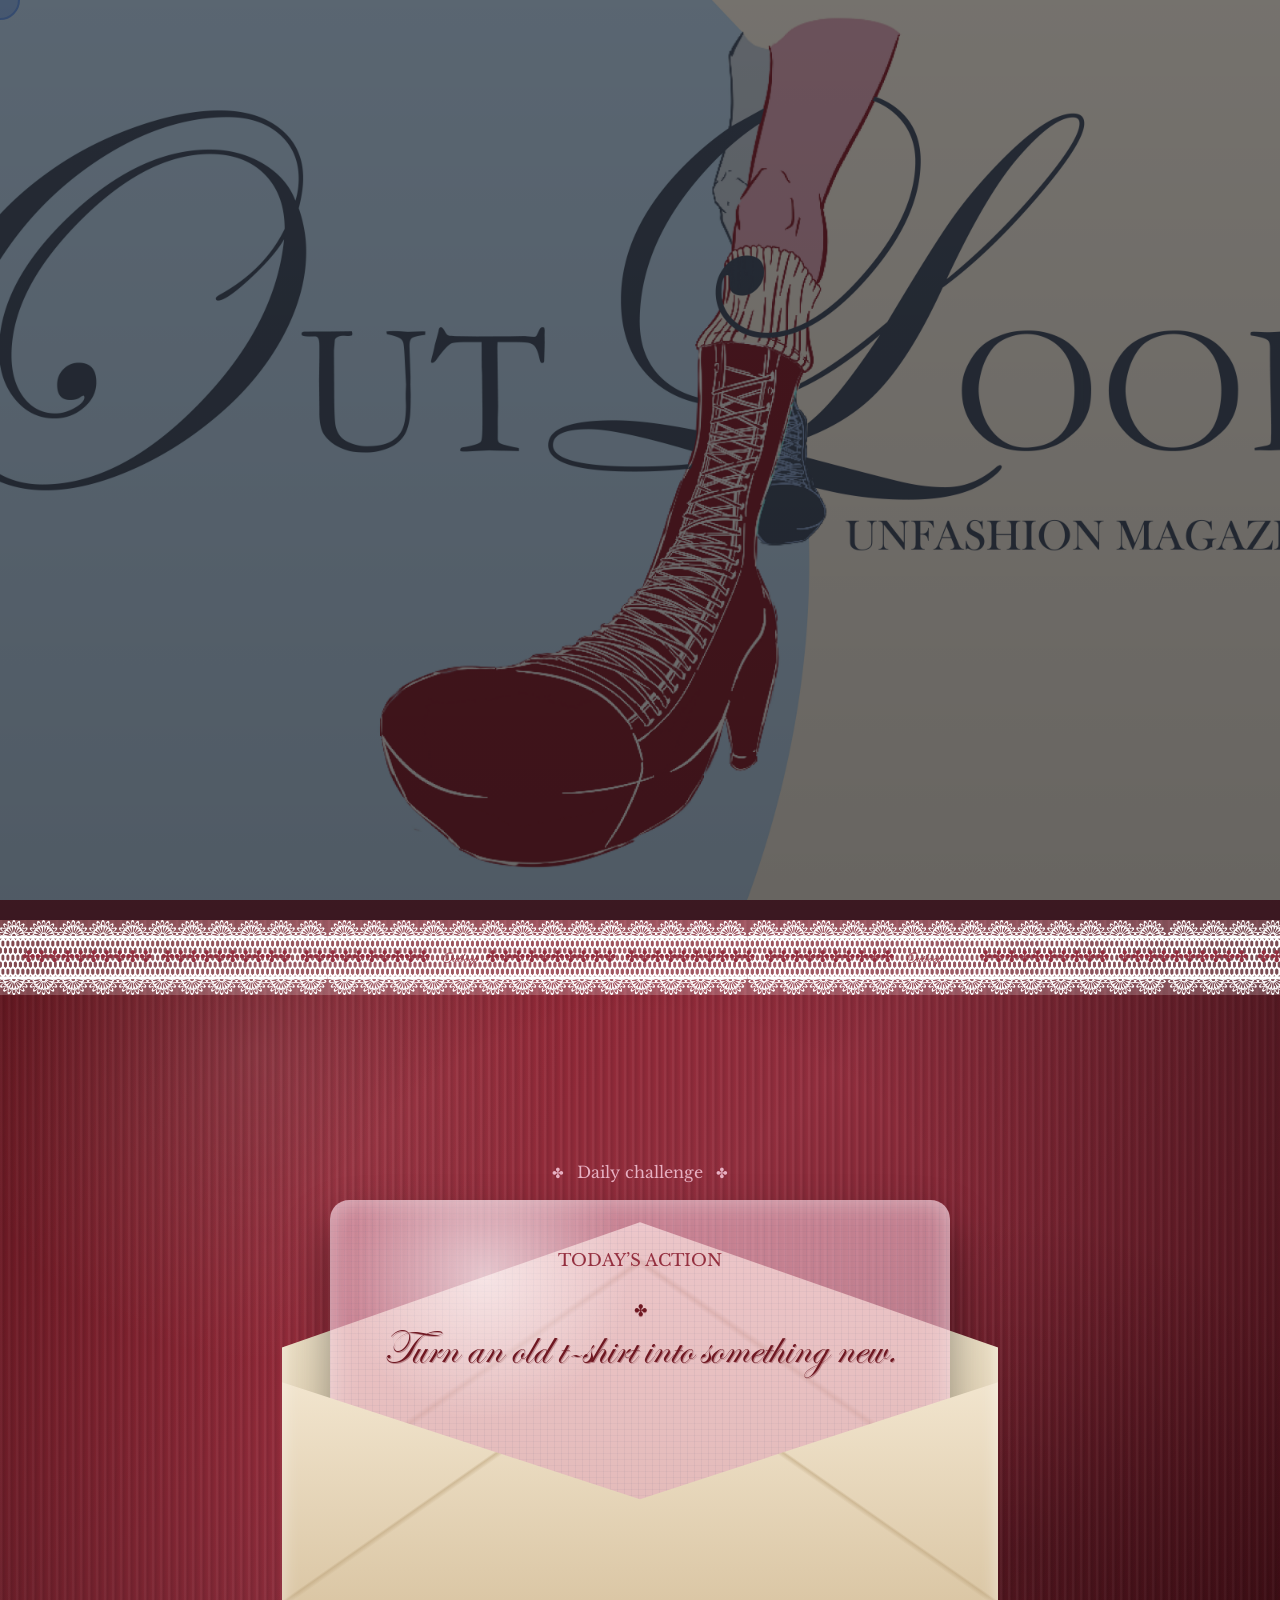
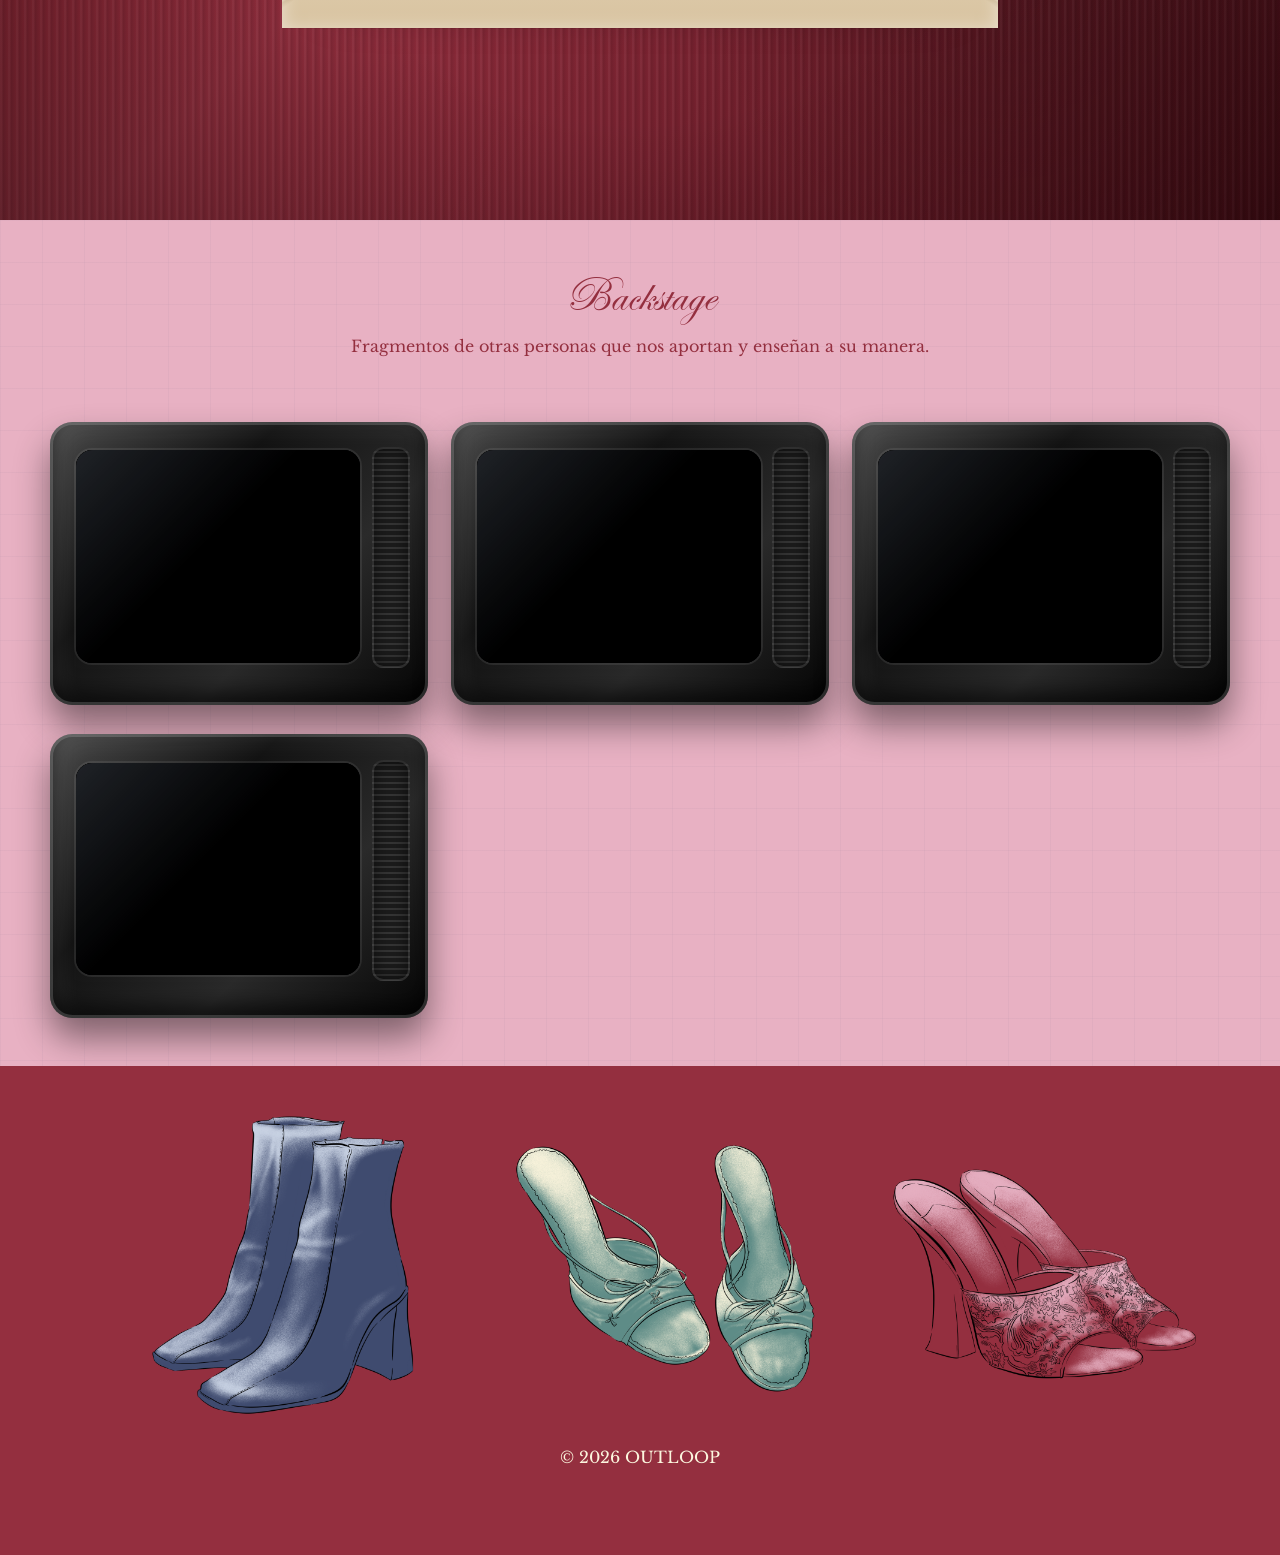
==== commit 775dd25d: "Cambios aesthetic" ====
--- a/index.html
+++ b/index.html
@@ -75,108 +75,47 @@
       <div class="ticker-bottom-wrapper">
         <div class="ticker-track">
              <div class="ticker-chunk">
+                 <!-- &nbsp;/// SUSTAINABLE FASHION /// NO PLASTIC /// ORGANIC COTTON /// HANDMADE IN SPAIN /// REBELIÓN TEXTIL
                  &nbsp;/// SUSTAINABLE FASHION /// NO PLASTIC /// ORGANIC COTTON /// HANDMADE IN SPAIN /// REBELIÓN TEXTIL
+                 &nbsp;/// SUSTAINABLE FASHION /// NO PLASTIC /// ORGANIC COTTON /// HANDMADE IN SPAIN /// REBELIÓN TEXTIL -->
+                 &nbsp; ✤✤✤✤✤✤✤✤✤✤
+                 &nbsp; ✤✤✤✤✤✤✤✤✤✤
+                 &nbsp; ✤✤✤✤✤✤✤✤✤✤
+                 &nbsp; Outloop
+                 &nbsp; ✤✤✤✤✤✤✤✤✤✤
+                 &nbsp; ✤✤✤✤✤✤✤✤✤✤
+                 &nbsp; ✤✤✤✤✤✤✤✤✤✤
+                 &nbsp; Outloop
+             </div>
+             <div class="ticker-chunk">
+                 <!-- &nbsp;/// SUSTAINABLE FASHION /// NO PLASTIC /// ORGANIC COTTON /// HANDMADE IN SPAIN /// REBELIÓN TEXTIL
                  &nbsp;/// SUSTAINABLE FASHION /// NO PLASTIC /// ORGANIC COTTON /// HANDMADE IN SPAIN /// REBELIÓN TEXTIL
-                 &nbsp;/// SUSTAINABLE FASHION /// NO PLASTIC /// ORGANIC COTTON /// HANDMADE IN SPAIN /// REBELIÓN TEXTIL
+                 &nbsp;/// SUSTAINABLE FASHION /// NO PLASTIC /// ORGANIC COTTON /// HANDMADE IN SPAIN /// REBELIÓN TEXTIL -->
+                 &nbsp; ✤✤✤✤✤✤✤✤✤✤
+                 &nbsp; ✤✤✤✤✤✤✤✤✤✤
+                 &nbsp; ✤✤✤✤✤✤✤✤✤✤
+                 &nbsp; Outloop
+                 &nbsp; ✤✤✤✤✤✤✤✤✤✤
+                 &nbsp; ✤✤✤✤✤✤✤✤✤✤
+                 &nbsp; ✤✤✤✤✤✤✤✤✤✤
+                 &nbsp; Outloop
              </div>
-             
-             <div class="ticker-chunk">
-                 &nbsp;/// SUSTAINABLE FASHION /// NO PLASTIC /// ORGANIC COTTON /// HANDMADE IN SPAIN /// REBELIÓN TEXTIL
-                 &nbsp;/// SUSTAINABLE FASHION /// NO PLASTIC /// ORGANIC COTTON /// HANDMADE IN SPAIN /// REBELIÓN TEXTIL
-                 &nbsp;/// SUSTAINABLE FASHION /// NO PLASTIC /// ORGANIC COTTON /// HANDMADE IN SPAIN /// REBELIÓN TEXTIL
-             </div>
+
+        </div>
+      </div>
+
+      <!-- RETO -->
+    <section id="reto" class="reto-section">
+      <div class="reto-content" data-aos="fade-up" data-aos-offset="400">
+        <p class="reto-kicker">Daily challenge</p>
+        <!-- <h2 class="reto-title">Break the loop</h2> -->
+
+        <div class="reto-card" >
+          <p class="reto-label">Today’s action</p>
+          <h3 id="reto-dinamico" class="reto-texto"></h3>
         </div>
       </div>
     </section>
-
-      <!-- RETO -->
-    <section id="reto" class="reto-section">
-      <div class="reto-content">
-        <p class="reto-kicker">Daily challenge</p>
-        <!-- <h2 class="reto-title">Break the loop</h2> -->
-
-        <div class="reto-card">
-          <p class="reto-label">Today’s action</p>
-          <h3 id="reto-dinamico" class="reto-texto"></h3>
-        </div>
-      </div>
-    </section>
-
-      <!-- ABOUT ME -->
-      <section id="about-me" class="about-me-section" data-aos="fade-up" data-aos-offset="400">
-        <div class="about-me-inner">
-
-          <div class="about-me-area" id="about-me-area">
-            
-            <div class="about-me-text">
-              <h2 class="about-me-title">CBA</h2>
-              <p class="about-me-subtitle">
-                  ¿Qué hacemos?¿Quienes somos?
-              </p>
-            </div>
-
-            <div class="about-card"
-                data-image="RUTA_IMAGEN_1"
-                style="background-image: url('media/img/about\ me\ -\ 1.png');">
-              <!-- <span class="about-card-label"> no sé que poner todavía </span> -->
-            </div>
-
-            <div class="about-card"
-                data-image="RUTA_IMAGEN_2"
-                style="background-image: url('media/img/about\ me\ -\ 2.png');">
-              <span class="about-card-label"></span>
-            </div>
-
-            <div class="about-card"
-                data-image="RUTA_IMAGEN_3"
-                style="background-image: url('media/img/about\ me\ -\ 3.png');">
-              <span class="about-card-label"></span>
-            </div>
-
-            <div class="about-card"
-                data-image="RUTA_IMAGEN_4"
-                style="background-image: url('media/img/about\ me\ -\ 4.png');">
-              <span class="about-card-label"></span>
-            </div>
-
-            <div class="about-card"
-                data-image="RUTA_IMAGEN_5"
-                style="background-image: url('media/img/about\ me\ -\ 6.png');">
-              <span class="about-card-label"></span>
-            </div>
-          </div>
-        </div>
-      
-        <!-- ABOUT ME - CLICK -->
-        <div class="about-overlay" id="about-overlay" aria-hidden="true">
-          <button type="button" class="about-overlay-close" aria-label="Cerrar">
-            <img src="media/img/boton 1.png" alt="botón">
-          </button>
-
-          <div class="about-overlay-content container">
-            <div class="row align-items-center g-4">
-
-              <div class="col-12 col-md-6 about-overlay-text">
-                <h2>Archivo de moda y consumo</h2>
-                <p>
-                  CBA es una revista donde documentamos moda sostenible, formas de consumo
-                  más conscientes y noticias que cuestionan la industria textil tal y como la
-                  conocemos.
-                </p>
-              </div>
-
-              <div class="col-12 col-md-6 about-overlay-media">
-                <img id="about-overlay-img"
-                    class="about-overlay-img"
-                    src="media/img/about me - 3.png"
-                    alt="aboutmefoto">
-              </div>
-
-            </div>
-          </div>
-        </div>
-
-      </section>
 
       <!-- BACKSTAGE -->
       <section id="backstage" class="bg-dark text-white py-5 my-5 backstage-section" style="min-height: 300px;">
--- a/css/style.css
+++ b/css/style.css
@@ -28,6 +28,19 @@
     overflow-x: hidden;
     padding-top: 0;
     transition: padding-top 0.5s ease-in-out;
+}
+html,
+body {
+    width: 100%;
+    max-width: 100%;
+    margin: 0;
+    overflow-x: hidden;
+}
+
+*,
+*::before,
+*::after {
+    box-sizing: border-box;
 }
 
 body.scrolled { padding-top: 70px; }
@@ -307,7 +320,7 @@
     z-index: 99;
     pointer-events: none;
     overflow: hidden;
-    background-color: #ffffff77;
+    background-color: #ffffff38;
 
     /* nuevo fondo */
     background-image: url('../media/img/1x/cinta.png');
@@ -323,9 +336,9 @@
 
 .ticker-chunk {
     white-space: nowrap;
-    font-size: 2rem;
-    font-weight: bold; color: #000;
-    line-height: 1; padding-right: 0; 
+    font-family: 'Edwardian';
+    color: var(--color-fondo);
+    line-hergb(9, 9, 9): 1; padding-right: 0; 
     margin: 1rem;
 }
 
@@ -406,7 +419,7 @@
 .reto-card {
     position: relative;
     width: min(620px, 92vw);
-    min-height: 430px;
+    min-height: 380px;
     margin: 0 auto;
     padding: 3rem;
 
@@ -541,137 +554,6 @@
     }
 }
 
-/* sección 1.3 */
-.about-me-section {
-    min-height: 100vh; max-width: 100vw; height: calc(100vh - 4.375rem);
-    padding: 3vh 3vw; background-color: var(--color-fondo-secundario);
-    display: flex; align-items: center; justify-content: center; box-sizing: border-box;
-    position: relative; z-index: 1; 
-}
-.about-me-inner { width: 100%; margin-inline: auto; }
-
-.about-me-area {
-    position: relative; 
-    height: 80vh; 
-    max-height: 800px; 
-    width: 100%;
-    overflow: hidden; 
-}
-
-.about-me-text { 
-    position: absolute; 
-    top: 12vh; 
-    left: 8vw; 
-    max-width: 22rem; 
-}
-
-.about-me-title { 
-    font-size: 2.2rem; 
-    text-transform: uppercase; 
-    letter-spacing: 0.12em; 
-    margin-bottom: 0.8rem; 
-}
-.about-me-subtitle { 
-    font-size: 1rem; 
-}
-
-.about-card::before {
-    content: "";
-    position: absolute;
-    width: 90px;
-    height: 28px;
-    background-color: rgba(255,255,255,0.85);
-    box-shadow: 0 2px 5px rgba(0,0,0,0.2);
-    backdrop-filter: blur(2px);
-
-    top: -16px;             
-    left: 50%;
-    transform: translateX(-50%) rotate(-6deg);
-
-    z-index: 2;
-    pointer-events: none;
-}
-
-.about-card {
-    position: absolute; 
-    width: 20rem; height: 20rem; 
-    padding: 1rem;
-    display: flex; 
-    align-items: flex-end; 
-    justify-content: flex-start;
-    font-size: 0.9rem; 
-    font-weight: 600; 
-    text-transform: uppercase; 
-    letter-spacing: 0.08em;
-    box-shadow: 0 0.8rem 2rem rgba(0,0,0,0.18);
-    user-select: none; 
-    touch-action: none; 
-    cursor: grab;
-    background-size: cover; 
-    background-position: center; 
-    background-repeat: no-repeat;
-}
-.about-card:active { cursor: grabbing; }
-.about-card-label { color: #fff; text-shadow: 0 0.1rem 0.35rem rgba(0,0,0,0.4); }
-
-.about-overlay {
-    position: fixed;
-    inset: 0;
-    width: 100vw;
-    height: 100vh;
-    background-color:var(--color-primario);
-    display: none;
-    align-items: center;
-    justify-content: center;
-    z-index: 2000;
-    padding: 0;              
-}
-
-.about-overlay.is-visible {
-    display: flex;
-}
-
-
-.about-overlay-content {
-    background: transparent;
-    width: 90%;
-    max-width: 1100px;
-    
-    max-height: 90vh;          
-    overflow-y: auto;           
-    padding: 2rem;             
-    display: flex;
-    align-items: center;       
-}
-
-.about-overlay-content::-webkit-scrollbar-thumb {
-    background: rgba(255,255,255,0.3);
-    border-radius: 5px;
-}
-
-.about-overlay-text {
-    color: var(--color-fondo);
-    display: flex;
-    flex-direction: column;
-    justify-content: center;
-}
-
-.about-overlay-media img {
-    width: 100%;
-    max-height: 70vh;
-    object-fit: cover;
-}
-
-.about-overlay-close {
-    position: absolute;
-    top: 2rem;
-    left: 2rem;
-    border: none;
-    width: 4rem;
-    height: auto;
-    background: none;
-    cursor: pointer;
-}
 /* backstage 1.4 */
 /* BACKSTAGE - TV WALL */
 .backstage-section {
@@ -679,8 +561,7 @@
     padding: 6rem 0 7rem;
     margin: 0 !important;
     min-height: 100vh;
-    background-color: var(--color-fondo);
-    color: var(--color-secundario);
+    background-color: var(--color-fondo-secundario)!important ;
     overflow: hidden;
 }
 
@@ -699,22 +580,16 @@
 .backstage-section .container {
     position: relative;
     z-index: 3;
+    color: var(--color-fondo);
+
 }
 
 .backstage-title {
-    font-family: 'Edwardian', cursive;
+    font-family: 'Edwardian';
     font-size: 3em;
-    color: var(--color-secundario);
-    margin-bottom: 0;
-    line-height: 0.85;
-}
-
-.backstage-subtitle {
-    font-size: 0.95rem;
-    max-width: 34rem;
-    margin: 1rem auto 0;
-    color: rgba(252,246,222,0.82);
-}
+}
+
+
 
 /* pared de televisiones */
 .backstage-gallery {
@@ -1047,552 +922,20 @@
     transform: scale(1.1);
 }
 
-/* PÁGINA DATOS - APARTADO SUPERIOR */
-.page-datos {
-    min-height: 100vh;
-    width: 100%;
-    overflow-x: hidden;
-    overflow-y: auto !important;
-    position: relative;
-}
-
-.page-datos::before {
-    content: "";
-    position: fixed;
-    inset: 0;
-    pointer-events: none;
-    background:
-        linear-gradient(to bottom, rgba(255,255,255,0.12), transparent 18%),
-        linear-gradient(to top, rgba(0,0,0,0.04), transparent 25%);
-    z-index: 0;
-}
-
-.legal-desk-container {
-    min-height: calc(100vh - 70px);
-    height: calc(100vh - 70px);
-    width: 100%;
-    padding-top: 0;
-    padding-bottom: 0;
-    position: relative;
-    overflow: hidden;
-    display: flex;
-    align-items: center;
-    justify-content: center;
-}
-
-.legal-desk-container::before {
-    content: "CBA INTERNAL / ARCHIVE COPY / NOT FOR FAST FASHION";
-    position: absolute;
-    top: 1.25rem;
-    left: 50%;
-    transform: translateX(-50%) rotate(-2deg);
-    font-family: 'VT323', monospace;
-    font-size: clamp(1rem, 2vw, 1.4rem);
-    letter-spacing: 0.2em;
-    color: rgba(53, 75, 111, 0.22);
-    white-space: nowrap;
-    pointer-events: none;
-    z-index: 1;
-}
-
-.legal-desk-container::after {
-    content: "↓ scroll to open the archive";
-    position: absolute;
-    bottom: 1.25rem;
-    left: 50%;
-    transform: translateX(-50%);
-    font-family: 'VT323', monospace;
-    font-size: 1.2rem;
-    letter-spacing: 0.15em;
-    color: rgba(53, 75, 111, 0.8);
-    z-index: 20;
-    animation: scrollHintBounce 1.6s infinite ease-in-out;
-    pointer-events: none;
-}
-
-@keyframes scrollHintBounce {
-    0%, 100% { transform: translateX(-50%) translateY(0); opacity: 0.7; }
-    50% { transform: translateX(-50%) translateY(8px); opacity: 1; }
-}
-
-.draggable-zone {
-    position: relative;
-    width: 100%;
-    height: calc(100vh - 70px);
-    min-height: unset;
-    margin: 0;
-    overflow: hidden;
-    z-index: 2;
-}
-
-.draggable-zone::before {
-    content: "";
-    position: absolute;
-    inset: 0;
-    background:
-        linear-gradient(to right, rgba(148,47,63,0.05), transparent 18%, transparent 82%, rgba(94,140,135,0.05)),
-        linear-gradient(to bottom, rgba(255,255,255,0.14), transparent 22%);
-    pointer-events: none;
-    z-index: 1;
-}
-
-.drag-item {
-    position: absolute;
-    cursor: grab;
-    transition: transform 0.12s ease, box-shadow 0.25s ease, filter 0.25s ease;
-    user-select: none;
-    touch-action: none;
-}
-
-.drag-item:active {
-    cursor: grabbing;
-}
-
-.drag-item.is-dragging {
-    z-index: 500 !important;
-    box-shadow: 0 26px 50px rgba(0,0,0,0.22);
-    transform: scale(1.02) rotate(0deg) !important;
-}
-
-#item-ticket {
-    top: 82px;
-    left: 3%;
-    width: min(255px, 22vw);
-    z-index: 8;
-    transform: rotate(-7deg);
-}
-
-#item-paper {
-    top: 30px;
-    right: 5%;
-    width: min(390px, 31vw);
-    height: min(470px, 62vh);
-    z-index: 7;
-    transform: rotate(3deg);
-}
-
-#item-postit {
-    top: 405px;
-    left: 8%;
-    width: 145px !important;
-    height: 145px !important;
-    z-index: 9 !important;
-    transform: rotate(-8deg);
-}
-#item-ticket .receipt-stack,
-#item-ticket .long-receipt,
-#item-paper .paper-sheet {
-    height: 100%;
-}
-
-#item-ticket .long-receipt,
-#item-paper .paper-sheet {
-    overflow-y: auto;
-    overflow-x: hidden;
-}
-
-.receipt-stack {
-    position: relative;
-    transition: transform 0.12s ease;
-}
-
-.receipt-stack::before {
-    content: "";
-    position: absolute;
-    inset: 10px -8px -10px 8px;
-    background: rgba(94,140,135,0.16);
-    filter: blur(10px);
-    z-index: -1;
-    transform: rotate(3deg);
-}
-
-.long-receipt {
-    width: 100%;
-    padding: 1.35rem 1rem 1.6rem;
-    background: var(--color-secundario);
-    color: var(--color-ticket-primario);
-    box-shadow:
-        0 10px 20px rgba(53,75,111,0.08),
-        0 18px 30px rgba(0,0,0,0.12);
-    border: 1px solid rgba(53,75,111,0.08);
-    position: relative;
-}
-
-.long-receipt::before {
-    content: "";
-    position: absolute;
-    top: -14px;
-    left: 50%;
-    width: 110px;
-    height: 34px;
-    transform: translateX(-50%) rotate(-3deg);
-    background: rgba(255,255,255,0.45);
-    backdrop-filter: blur(2px);
-    box-shadow: 0 2px 8px rgba(0,0,0,0.08);
-}
-
-.receipt-content {
-    font-family: 'VT323', monospace;
-    font-size: 0.98rem;
-    line-height: 1;
-    position: relative;
-}
-
-.receipt-content h3 {
-    font-size: 1.35rem;
-    letter-spacing: 0.08em;
-    margin-bottom: 0.15rem;
-}
-
-.receipt-meta {
-    font-size: 1rem;
-    letter-spacing: 0.08em;
-    opacity: 0.85;
-}
-
-.receipt-item {
-    display: flex;
-    justify-content: space-between;
-    gap: 0.5rem;
-    font-size: 0.88rem;
-    margin-bottom: 0.18rem;
-    padding-bottom: 0.08rem;
-    border-bottom: 1px dashed rgba(53,75,111,0.22);
-}
-
-.dashed-line {
-    border-bottom: 2px dashed rgba(53,75,111,0.28);
-    margin: 0.85rem 0;
-    opacity: 1;
-}
-
-.receipt-divider {
-    color: rgba(53,75,111,0.42);
-    letter-spacing: 4px;
-}
-
-.paper-sheet {
-    background:
-        linear-gradient(to bottom, rgba(255,255,255,0.82), rgba(255,255,255,0.55)),
-        #fdf9f0;
-    padding: 1.5rem 1.4rem;
-    position: relative;
-    box-shadow:
-        0 6px 12px rgba(0,0,0,0.06),
-        0 18px 30px rgba(0,0,0,0.12);
-    border: 1px solid rgba(0,0,0,0.06);
-    font-family: 'Courier Prime', monospace;
-    color: #2d2a28;
-    transition: transform 0.12s ease;
-}
-
-.paper-sheet::before {
-    content: "";
-    position: absolute;
-    inset: 0;
-    background-image: linear-gradient(rgba(0,0,0,0.028) 1px, transparent 1px);
-    background-size: 100% 2rem;
-    pointer-events: none;
-    opacity: 0.35;
-}
-
-.paper-sheet::after {
-    content: "reviewed";
-    position: absolute;
-    bottom: 1.2rem;
-    right: 1.4rem;
-    font-family: 'Permanent Marker', cursive;
-    font-size: 1.2rem;
-    color: rgba(148,47,63,0.35);
-    transform: rotate(-10deg);
-    pointer-events: none;
-}
-
-.paper-clip {
-    position: absolute;
-    top: -18px;
-    left: 24px;
-    width: 42px;
-    height: 84px;
-    border: 4px solid #626262;
-    border-radius: 20px;
-    border-bottom: none;
-    z-index: 2;
-}
-
-.paper-clip::after {
-    content: '';
-    position: absolute;
-    top: 14px;
-    right: -4px;
-    width: 42px;
-    height: 62px;
-    border: 4px solid #626262;
-    border-radius: 20px;
-    border-top: none;
-    z-index: -1;
-}
-
-.typewriter-title {
-    font-size: clamp(1.05rem, 1.6vw, 1.45rem);
-    text-decoration: none;
-    margin-bottom: 0.2rem;
-    text-transform: uppercase;
-    letter-spacing: 0.04em;
-    border-bottom: 2px solid rgba(53,75,111,0.18);
-    display: inline-block;
-    padding-bottom: 0.1rem;
-}
-
-.doc-id {
-    font-size: 0.82rem;
-    color: #8a817c;
-    margin-bottom: 1.2rem;
-    letter-spacing: 0.08em;
-}
-
-.typewriter-body p {
-    margin-bottom: 0.6rem;
-    line-height: 1.32;
-    font-size: 0.72rem;
-}
-
-.stamp-box {
-    position: absolute;
-    top: 1rem;
-    right: 1rem;
-    border: 3px solid var(--color-fondo);
-    color: var(--color-fondo);
-    font-weight: bold;
-    padding: 0.25rem 0.85rem;
-    opacity: 0.65;
-    transform: rotate(-12deg);
-    background: rgba(255,255,255,0.25);
-    letter-spacing: 0.06em;
-}
-
-.signature-area p {
-    margin-bottom: 0.25rem;
-    font-size: 0.92rem;
-}
-
-.handwritten-signature {
-    font-family: 'Permanent Marker', cursive;
-    font-size: 1.5rem;
-    color: var(--color-fondo);
-    opacity: 0.75;
-}
-.legal-side-note {
-    font-family: 'Permanent Marker', cursive;
-    color: rgba(94,140,135,0.78);
-    font-size: 0.95rem;
-    text-align: right;
-    transform: rotate(-3deg);
-    margin-top: 1rem;
-}
-
-
-.post-it {
-    position: relative;
-    box-shadow: 0 10px 24px rgba(0,0,0,0.16);
-    display: flex;
-    align-items: center;
-    justify-content: center;
-    text-align: center;
-}
-
-.post-it::before {
-    content: "";
-    position: absolute;
-    top: -10px;
-    left: 50%;
-    width: 68px;
-    height: 22px;
-    transform: translateX(-50%) rotate(-4deg);
-    background: rgba(255,255,255,0.52);
-    backdrop-filter: blur(2px);
-    box-shadow: 0 2px 8px rgba(0,0,0,0.08);
-}
-
-#item-postit {
-    top: 405px;
-    left: 8%;
-    width: 145px !important;
-    height: 145px !important;
-    z-index: 9 !important;
-    transform: rotate(-8deg);
-    background: linear-gradient(135deg, #f4d3db 0%, #e8b1c3 100%);
-    border-radius: 8px;
-}
-
-.post-it-card {
-    top: 430px;
-    right: 24%;
-    width: 135px !important;
-    height: 170px !important;
-    z-index: 8 !important;
-    transform: rotate(6deg);
-    background: linear-gradient(180deg, #f3d4dc 0%, #e8b1c3 100%);
-    border-radius: 4px;
-    border: 1px solid rgba(53,75,111,0.15);
-}
-
-.post-it-slip {
-    top: 510px;
-    right: 6%;
-    width: 160px !important;
-    height: 110px !important;
-    z-index: 8 !important;
-    transform: rotate(-4deg);
-    background: linear-gradient(180deg, #dbe7e3 0%, #b8d2c9 100%);
-    border-radius: 0;
-    border: 1px solid rgba(53,75,111,0.15);
-}
-
-.post-it-card .handwritten-note {
-    font-size: 0.78rem;
-    line-height: 1.22;
-    color: #5b3550;
-}
-
-.post-it-slip .handwritten-note {
-    font-size: 0.75rem;
-    line-height: 1.18;
-    color: #354B6F;
-}
-
-.post-it::before {
-    content: "";
-    position: absolute;
-    top: -10px;
-    left: 50%;
-    width: 72px;
-    height: 24px;
-    transform: translateX(-50%) rotate(-4deg);
-    background: rgba(255,255,255,0.52);
-    backdrop-filter: blur(2px);
-    box-shadow: 0 2px 8px rgba(0,0,0,0.08);
-}
-
-.handwritten-note {
-    font-family: "Rock Salt", cursive;
-    font-size: 0.95rem;
-    color: #5a3a25;
-    line-height: 1.3;
-    transform: rotate(-2deg);
-}
-
-.post-it-mini {
-    width: 145px !important;
-    height: 145px !important;
-    padding: 1rem;
-    z-index: 7 !important;
-}
-
-.post-it-2 {
-    top: 438px;
-    right: 26%;
-    transform: rotate(7deg);
-    background: linear-gradient(135deg, #f7e6b2 0%, #efd38d 100%);
-}
-
-.post-it-3 {
-    top: 512px;
-    right: 6%;
-    transform: rotate(-5deg);
-    background: linear-gradient(180deg, #dbe7e3 0%, #b8d2c9 100%);
-}
-
-.post-it-mini .handwritten-note {
-    font-size: 0.8rem;
-    line-height: 1.28;
-}
-
-.desk-clipping {
-    background:
-        linear-gradient(to bottom, rgba(252,246,222,0.88), rgba(252,246,222,0.7)),
-        url("data:image/svg+xml,%3Csvg viewBox='0 0 200 200' xmlns='http://www.w3.org/2000/svg'%3E%3Cfilter id='noiseFilter'%3E%3CfeTurbulence type='fractalNoise' baseFrequency='0.85' numOctaves='2' stitchTiles='stitch'/%3E%3C/filter%3E%3Crect width='100%25' height='100%25' filter='url(%23noiseFilter)' opacity='0.08'/%3E%3C/svg%3E");
-    color: var(--color-ticket-text);
-    border: 1px solid rgba(53,75,111,0.14);
-    box-shadow: 0 8px 16px rgba(0,0,0,0.08);
-    padding: 0.55rem 0.7rem;
-    width: 140px;
-    min-height: 76px;
-    font-family: 'VT323', monospace;
-    font-size: 0.82rem;
-    line-height: 1.02;
-    text-transform: uppercase;
-    letter-spacing: 0.08em;
-    pointer-events: auto;
-    z-index: 4;
-    cursor: grab;
-}
-.desk-clipping p {
-    margin: 0;
-}
-
-.clipping-1 {
-    top: 72px;
-    left: 29%;
-    transform: rotate(-8deg);
-}
-
-.clipping-2 {
-    top: 235px;
-    left: 34%;
-    transform: rotate(5deg);
-}
-
-.clipping-3 {
-    top: 110px;
-    right: 24%;
-    transform: rotate(-5deg);
-}
-.clipping-4 {
-    top: 390px;
-    left: 33%;
-    transform: rotate(-3deg);
-}
-
-.clipping-5 {
-    top: 470px;
-    right: 34%;
-    transform: rotate(6deg);
-}
-
-.clipping-6 {
-    top: 285px;
-    right: 10%;
-    transform: rotate(-7deg);
-}
-
-@keyframes paperIntro {
-    0% {
-        opacity: 0;
-        transform: scale(0.94) translateY(18px);
-        filter: blur(3px);
-    }
-    60% {
-        opacity: 1;
-        transform: scale(1.01) translateY(-4px);
-        filter: blur(0);
-    }
-    100% {
-        opacity: 1;
-        filter: blur(0);
-    }
-}
 
 /* PÁGINA DISEÑADORES Y MODA */
 .page-diseñadores {
     background-color: var(--color-ticket-primario);
 }
+
 .designer-page {
+    width: 100%;
     min-height: 100vh;
     display: flex;
     flex-direction: column;
     align-items: center;
     position: relative;
+    overflow-x: hidden;
 }
 
 /* CUERDA */
@@ -1971,12 +1314,33 @@
 }
 
 /* MICROTREND SECTION */
+/* fondo */
 .microtrend-section {
     width: 100%;
     position: relative;
     padding: 4rem 0 2rem;
     color: var(--color-ticket-primario);
     background-color: var(--color-ticket-secundario);
+    overflow: hidden;
+    isolation: isolate;
+}
+
+.microtrend-section::before {
+    content: "";
+    position: absolute;
+    inset: 0;
+    pointer-events: none;
+    z-index: 0;
+
+    background:
+        radial-gradient(circle at 20px 20px, rgba(53,75,111,0.22) 8px, transparent 9px),
+        radial-gradient(circle at 20px 20px, rgba(255,255,255,0.35) 3px, transparent 4px),
+
+        radial-gradient(circle at 60px 60px, rgba(53,75,111,0.18) 8px, transparent 9px),
+        radial-gradient(circle at 60px 60px, rgba(255,255,255,0.28) 3px, transparent 4px);
+
+    background-size: 80px 80px;
+    opacity: 0.55;
 }
 
 .microtrend-intro {
@@ -1985,9 +1349,10 @@
     z-index: 5;
 }
 
+
 .microtrend-stage {
     position: relative;
-    height: 150vh;
+    z-index:  1;
 }
 
 .microtrend-sticky {
@@ -2088,52 +1453,53 @@
 
 /* posición final repartida */
 .microtrend-section.is-open .item-1 {
-    --tx: -260px;
+    --tx: -320px;
     --ty: -300px;
-    --rot: -9deg;
-    --sc: 1;
+    --rot: 80deg;
+    --sc: 2;
 }
 .microtrend-section.is-open .item-2 {
     --tx: -140px;
-    --ty: -330px;
-    --rot: 6deg;
-    --sc: 1;
+    --ty: -300px;
+    --rot: -20deg;
+    --sc: 2;
 }
 .microtrend-section.is-open .item-3 {
     --tx: 0px;
     --ty: -345px;
-    --rot: -4deg;
-    --sc: 1;
+    --rot: 50deg;
+    --sc: 2;
 }
 .microtrend-section.is-open .item-4 {
-    --tx: 145px;
+    --tx: 195px;
     --ty: -315px;
     --rot: 8deg;
-    --sc: 1;
+    --sc: 2;
 }
 .microtrend-section.is-open .item-5 {
-    --tx: 275px;
+    --tx:365px;
     --ty: -285px;
     --rot: -7deg;
-    --sc: 1;
+    --sc: 2;
 }
 .microtrend-section.is-open .item-6 {
-    --tx: -185px;
-    --ty: -175px;
-    --rot: 10deg;
-    --sc: 1;
+    --tx: -225px;
+    --ty: -135px;
+    --rot: 20deg;
+    --sc: 2;
 }
 .microtrend-section.is-open .item-7 {
     --tx: 65px;
     --ty: -190px;
     --rot: -10deg;
-    --sc: 1;
+    --sc: 2;
 }
 .microtrend-section.is-open .item-8 {
+    display: none;
     --tx: 225px;
     --ty: -170px;
     --rot: 5deg;
-    --sc: 1;
+    --sc: 2;
 }
 
 /* MODAL */
@@ -2153,9 +1519,9 @@
 }
 
 .microtrend-modal-card {
-    width: 100%;
-    background: #fcf6ded4;
-    color: var(--color-ticket-primario);
+    width: 80%;
+    background: #ccd6e7db;
+    color: #354B6F;
     padding: 1.5rem;
     border-radius: 2em;
     position: relative;
@@ -2165,7 +1531,6 @@
     text-justify: center;
     
 }
-
 .microtrend-modal-card::after {
     content: "";
     position: absolute;
@@ -2205,6 +1570,543 @@
     line-height: 1;
     color: var(--color-ticket-primario);
     z-index: 2;
+}
+
+
+/* PÁGINA DATOS - APARTADO SUPERIOR */
+.page-datos {
+    min-height: 100vh;
+    width: 100%;
+    overflow-x: hidden;
+    overflow-y: auto !important;
+    position: relative;
+}
+
+.page-datos::before {
+    content: "";
+    position: fixed;
+    inset: 0;
+    pointer-events: none;
+    background:
+        linear-gradient(to bottom, rgba(255,255,255,0.12), transparent 18%),
+        linear-gradient(to top, rgba(0,0,0,0.04), transparent 25%);
+    z-index: 0;
+}
+
+.legal-desk-container {
+    min-height: calc(100vh - 70px);
+    height: calc(100vh - 70px);
+    width: 100%;
+    padding-top: 0;
+    padding-bottom: 0;
+    position: relative;
+    overflow: hidden;
+    display: flex;
+    align-items: center;
+    justify-content: center;
+}
+
+.legal-desk-container::before {
+    content: "CBA INTERNAL / ARCHIVE COPY / NOT FOR FAST FASHION";
+    position: absolute;
+    top: 1.25rem;
+    left: 50%;
+    transform: translateX(-50%) rotate(-2deg);
+    font-family: 'VT323', monospace;
+    font-size: clamp(1rem, 2vw, 1.4rem);
+    letter-spacing: 0.2em;
+    color: rgba(53, 75, 111, 0.22);
+    white-space: nowrap;
+    pointer-events: none;
+    z-index: 1;
+}
+
+.legal-desk-container::after {
+    content: "↓ scroll to open the archive";
+    position: absolute;
+    bottom: 1.25rem;
+    left: 50%;
+    transform: translateX(-50%);
+    font-family: 'VT323', monospace;
+    font-size: 1.2rem;
+    letter-spacing: 0.15em;
+    color: rgba(53, 75, 111, 0.8);
+    z-index: 20;
+    animation: scrollHintBounce 1.6s infinite ease-in-out;
+    pointer-events: none;
+}
+
+@keyframes scrollHintBounce {
+    0%, 100% { transform: translateX(-50%) translateY(0); opacity: 0.7; }
+    50% { transform: translateX(-50%) translateY(8px); opacity: 1; }
+}
+
+.draggable-zone {
+    position: relative;
+    width: 100%;
+    height: calc(100vh - 70px);
+    min-height: unset;
+    margin: 0;
+    overflow: hidden;
+    z-index: 2;
+}
+
+.draggable-zone::before {
+    content: "";
+    position: absolute;
+    inset: 0;
+    background:
+        linear-gradient(to right, rgba(148,47,63,0.05), transparent 18%, transparent 82%, rgba(94,140,135,0.05)),
+        linear-gradient(to bottom, rgba(255,255,255,0.14), transparent 22%);
+    pointer-events: none;
+    z-index: 1;
+}
+
+.drag-item {
+    position: absolute;
+    cursor: grab;
+    transition: transform 0.12s ease, box-shadow 0.25s ease, filter 0.25s ease;
+    user-select: none;
+    touch-action: none;
+}
+
+.drag-item:active {
+    cursor: grabbing;
+}
+
+.drag-item.is-dragging {
+    z-index: 500 !important;
+    box-shadow: 0 26px 50px rgba(0,0,0,0.22);
+    transform: scale(1.02) rotate(0deg) !important;
+}
+
+#item-ticket {
+    top: 82px;
+    left: 3%;
+    width: min(255px, 22vw);
+    z-index: 8;
+    transform: rotate(-7deg);
+}
+
+#item-paper {
+    top: 30px;
+    right: 5%;
+    width: min(390px, 41vw);
+    height: min(570px, 82vh);
+    z-index: 7;
+    transform: rotate(3deg);
+}
+
+#item-postit {
+    top: 405px;
+    left: 8%;
+    width: 145px !important;
+    height: 145px !important;
+    z-index: 9 !important;
+    transform: rotate(-8deg);
+}
+#item-ticket .receipt-stack,
+#item-ticket .long-receipt,
+#item-paper .paper-sheet {
+    height: 100%;
+}
+
+#item-ticket .long-receipt,
+#item-paper .paper-sheet {
+    overflow-y: auto;
+    overflow-x: hidden;
+}
+
+.receipt-stack {
+    position: relative;
+    transition: transform 0.12s ease;
+}
+
+.receipt-stack::before {
+    content: "";
+    position: absolute;
+    inset: 10px -8px -10px 8px;
+    background: rgba(94,140,135,0.16);
+    filter: blur(10px);
+    z-index: -1;
+    transform: rotate(3deg);
+}
+
+.long-receipt {
+    width: 100%;
+    padding: 1.35rem 1rem 1.6rem;
+    background: var(--color-secundario);
+    color: var(--color-ticket-primario);
+    box-shadow:
+        0 10px 20px rgba(53,75,111,0.08),
+        0 18px 30px rgba(0,0,0,0.12);
+    border: 1px solid rgba(53,75,111,0.08);
+    position: relative;
+}
+
+.long-receipt::before {
+    content: "";
+    position: absolute;
+    top: -14px;
+    left: 50%;
+    width: 110px;
+    height: 34px;
+    transform: translateX(-50%) rotate(-3deg);
+    background: rgba(255,255,255,0.45);
+    backdrop-filter: blur(2px);
+    box-shadow: 0 2px 8px rgba(0,0,0,0.08);
+}
+
+.receipt-content {
+    font-family: 'VT323', monospace;
+    font-size: 0.98rem;
+    line-height: 1;
+    position: relative;
+}
+
+.receipt-content h3 {
+    font-size: 1.35rem;
+    letter-spacing: 0.08em;
+    margin-bottom: 0.15rem;
+}
+
+.receipt-meta {
+    font-size: 1rem;
+    letter-spacing: 0.08em;
+    opacity: 0.85;
+}
+
+.receipt-item {
+    display: flex;
+    justify-content: space-between;
+    gap: 0.5rem;
+    font-size: 0.88rem;
+    margin-bottom: 0.18rem;
+    padding-bottom: 0.08rem;
+    border-bottom: 1px dashed rgba(53,75,111,0.22);
+}
+
+.dashed-line {
+    border-bottom: 2px dashed rgba(53,75,111,0.28);
+    margin: 0.85rem 0;
+    opacity: 1;
+}
+
+.receipt-divider {
+    color: rgba(53,75,111,0.42);
+    letter-spacing: 4px;
+}
+
+.paper-sheet {
+    background:
+        linear-gradient(to bottom, rgba(255,255,255,0.82), rgba(255,255,255,0.55)),
+        #fdf9f0;
+    padding: 1.5rem 1.4rem;
+    position: relative;
+    box-shadow:
+        0 6px 12px rgba(0,0,0,0.06),
+        0 18px 30px rgba(0,0,0,0.12);
+    border: 1px solid rgba(0,0,0,0.06);
+    font-family: 'Courier Prime', monospace;
+    color: #2d2a28;
+    transition: transform 0.12s ease;
+}
+
+.paper-sheet::before {
+    content: "";
+    position: absolute;
+    inset: 0;
+    background-image: linear-gradient(rgba(0,0,0,0.028) 1px, transparent 1px);
+    background-size: 100% 2rem;
+    pointer-events: none;
+    opacity: 0.35;
+}
+
+.paper-sheet::after {
+    content: "reviewed";
+    position: absolute;
+    bottom: 1.2rem;
+    right: 1.4rem;
+    font-family: 'Permanent Marker', cursive;
+    font-size: 1.2rem;
+    color: rgba(148,47,63,0.35);
+    transform: rotate(-10deg);
+    pointer-events: none;
+}
+
+.paper-clip {
+    position: absolute;
+    top: -18px;
+    left: 24px;
+    width: 42px;
+    height: 84px;
+    border: 4px solid #626262;
+    border-radius: 20px;
+    border-bottom: none;
+    z-index: 2;
+}
+
+.paper-clip::after {
+    content: '';
+    position: absolute;
+    top: 14px;
+    right: -4px;
+    width: 42px;
+    height: 62px;
+    border: 4px solid #626262;
+    border-radius: 20px;
+    border-top: none;
+    z-index: -1;
+}
+
+.typewriter-title {
+    font-size: clamp(1.05rem, 1.6vw, 1.45rem);
+    text-decoration: none;
+    margin-bottom: 0.2rem;
+    text-transform: uppercase;
+    letter-spacing: 0.04em;
+    border-bottom: 2px solid rgba(53,75,111,0.18);
+    display: inline-block;
+    padding-bottom: 0.1rem;
+}
+
+.doc-id {
+    font-size: 0.82rem;
+    color: #8a817c;
+    margin-bottom: 1.2rem;
+    letter-spacing: 0.08em;
+}
+
+.typewriter-body p {
+    margin-bottom: 0.6rem;
+    line-height: 1.32;
+    font-size: 0.72rem;
+}
+
+.stamp-box {
+    position: absolute;
+    top: 1rem;
+    right: 1rem;
+    border: 3px solid var(--color-fondo);
+    color: var(--color-fondo);
+    font-weight: bold;
+    padding: 0.25rem 0.85rem;
+    opacity: 0.65;
+    transform: rotate(-12deg);
+    background: rgba(255,255,255,0.25);
+    letter-spacing: 0.06em;
+}
+
+.signature-area p {
+    margin-bottom: 0.25rem;
+    font-size: 0.92rem;
+}
+
+.handwritten-signature {
+    font-family: 'Permanent Marker', cursive;
+    font-size: 1.5rem;
+    color: var(--color-fondo);
+    opacity: 0.75;
+}
+.legal-side-note {
+    font-family: 'Permanent Marker', cursive;
+    color: rgba(94,140,135,0.78);
+    font-size: 0.95rem;
+    text-align: right;
+    transform: rotate(-3deg);
+    margin-top: 1rem;
+}
+
+
+.post-it {
+    position: relative;
+    box-shadow: 0 10px 24px rgba(0,0,0,0.16);
+    display: flex;
+    align-items: center;
+    justify-content: center;
+    text-align: center;
+}
+
+.post-it::before {
+    content: "";
+    position: absolute;
+    top: -10px;
+    left: 50%;
+    width: 68px;
+    height: 22px;
+    transform: translateX(-50%) rotate(-4deg);
+    background: rgba(255,255,255,0.52);
+    backdrop-filter: blur(2px);
+    box-shadow: 0 2px 8px rgba(0,0,0,0.08);
+}
+
+#item-postit {
+    top: 405px;
+    left: 8%;
+    width: 145px !important;
+    height: 145px !important;
+    z-index: 9 !important;
+    transform: rotate(-8deg);
+    background: linear-gradient(135deg, #f4d3db 0%, #e8b1c3 100%);
+    border-radius: 8px;
+}
+
+.post-it-card {
+    top: 430px;
+    right: 24%;
+    width: 135px !important;
+    height: 170px !important;
+    z-index: 8 !important;
+    transform: rotate(6deg);
+    background: linear-gradient(180deg, #f3d4dc 0%, #e8b1c3 100%);
+    border-radius: 4px;
+    border: 1px solid rgba(53,75,111,0.15);
+}
+
+.post-it-slip {
+    top: 510px;
+    right: 6%;
+    width: 160px !important;
+    height: 110px !important;
+    z-index: 8 !important;
+    transform: rotate(-4deg);
+    background: linear-gradient(180deg, #dbe7e3 0%, #b8d2c9 100%);
+    border-radius: 0;
+    border: 1px solid rgba(53,75,111,0.15);
+}
+
+.post-it-card .handwritten-note {
+    font-size: 0.78rem;
+    line-height: 1.22;
+    color: #5b3550;
+}
+
+.post-it-slip .handwritten-note {
+    font-size: 0.75rem;
+    line-height: 1.18;
+    color: #354B6F;
+}
+
+.post-it::before {
+    content: "";
+    position: absolute;
+    top: -10px;
+    left: 50%;
+    width: 72px;
+    height: 24px;
+    transform: translateX(-50%) rotate(-4deg);
+    background: rgba(255,255,255,0.52);
+    backdrop-filter: blur(2px);
+    box-shadow: 0 2px 8px rgba(0,0,0,0.08);
+}
+
+.handwritten-note {
+    font-family: "Rock Salt", cursive;
+    font-size: 0.95rem;
+    color: #5a3a25;
+    line-height: 1.3;
+    transform: rotate(-2deg);
+}
+
+.post-it-mini {
+    width: 145px !important;
+    height: 145px !important;
+    padding: 1rem;
+    z-index: 7 !important;
+}
+
+.post-it-2 {
+    top: 438px;
+    right: 26%;
+    transform: rotate(7deg);
+    background: linear-gradient(135deg, #f7e6b2 0%, #efd38d 100%);
+}
+
+.post-it-3 {
+    top: 512px;
+    right: 6%;
+    transform: rotate(-5deg);
+    background: linear-gradient(180deg, #dbe7e3 0%, #b8d2c9 100%);
+}
+
+.post-it-mini .handwritten-note {
+    font-size: 0.8rem;
+    line-height: 1.28;
+}
+
+.desk-clipping {
+    background:
+        linear-gradient(to bottom, rgba(252,246,222,0.88), rgba(252,246,222,0.7)),
+        url("data:image/svg+xml,%3Csvg viewBox='0 0 200 200' xmlns='http://www.w3.org/2000/svg'%3E%3Cfilter id='noiseFilter'%3E%3CfeTurbulence type='fractalNoise' baseFrequency='0.85' numOctaves='2' stitchTiles='stitch'/%3E%3C/filter%3E%3Crect width='100%25' height='100%25' filter='url(%23noiseFilter)' opacity='0.08'/%3E%3C/svg%3E");
+    color: var(--color-ticket-text);
+    border: 1px solid rgba(53,75,111,0.14);
+    box-shadow: 0 8px 16px rgba(0,0,0,0.08);
+    padding: 0.55rem 0.7rem;
+    width: 140px;
+    min-height: 76px;
+    font-family: 'VT323', monospace;
+    font-size: 0.82rem;
+    line-height: 1.02;
+    text-transform: uppercase;
+    letter-spacing: 0.08em;
+    pointer-events: auto;
+    z-index: 4;
+    cursor: grab;
+}
+.desk-clipping p {
+    margin: 0;
+}
+
+.clipping-1 {
+    top: 72px;
+    left: 29%;
+    transform: rotate(-8deg);
+}
+
+.clipping-2 {
+    top: 235px;
+    left: 34%;
+    transform: rotate(5deg);
+}
+
+.clipping-3 {
+    top: 110px;
+    right: 24%;
+    transform: rotate(-5deg);
+}
+.clipping-4 {
+    top: 390px;
+    left: 33%;
+    transform: rotate(-3deg);
+}
+
+.clipping-5 {
+    top: 470px;
+    right: 34%;
+    transform: rotate(6deg);
+}
+
+.clipping-6 {
+    top: 285px;
+    right: 10%;
+    transform: rotate(-7deg);
+}
+
+@keyframes paperIntro {
+    0% {
+        opacity: 0;
+        transform: scale(0.94) translateY(18px);
+        filter: blur(3px);
+    }
+    60% {
+        opacity: 1;
+        transform: scale(1.01) translateY(-4px);
+        filter: blur(0);
+    }
+    100% {
+        opacity: 1;
+        filter: blur(0);
+    }
 }
 
 /* SECCIÓN CALENDARIO */
@@ -2468,40 +2370,166 @@
 
 /* RESPONSIVE */
 @media (max-width: 768px) {
-    .header-principal.scrolled .navbar-menu-movil-icono {
-        display: flex; width: 35px; height: 26px; 
-        flex-direction: column; justify-content: space-between; 
-        background: none; border: none; z-index: 1060; padding: 0; 
-    }
-    .navbar-menu-movil-icono span {
-        width: 100%; height: 3px; background: #333; border-radius: 2px;
-        transition: all 0.3s ease-in-out; transform-origin: center; position: relative;
-    }
-    .navbar-menu-movil-icono.icono-activo span:nth-child(1) { transform: translateY(11.5px) rotate(45deg); }
-    .navbar-menu-movil-icono.icono-activo span:nth-child(2) { opacity: 0; transform: scale(0); }
-    .navbar-menu-movil-icono.icono-activo span:nth-child(3) { transform: translateY(-11.5px) rotate(-45deg); }
-
+
+    /* header */
+    /* RESPONSIVE HEADER / MENÚ MÓVIL */
+
+    .header-principal.scrolled {
+        height: 4.6rem;
+        position: fixed;
+        top: 0;
+        left: 0;
+        width: 100%;
+        background-color: rgba(53, 75, 111, 0.42);
+        backdrop-filter: blur(12px);
+        z-index: 1000;
+    }
+
+    .header-principal.scrolled .navbar-custom {
+        height: 100%;
+        padding-inline: 1rem;
+        justify-content: space-between;
+    }
+
+    .header-principal.scrolled .logo-img {
+        width: 5.4rem;
+        opacity: 1;
+        transform: translateY(0);
+    }
+
+    /* en móvil NO se ve el menú normal */
     .header-principal.scrolled .navbar-menu {
-        display: flex; position: fixed; top: 0; left: 0; width: 100%; height: 100vh;
-        background: rgba(255,255,255,0.98); flex-direction: column; justify-content: center; align-items: center;
-        opacity: 0; visibility: hidden; transition: 0.4s; z-index: 1050;
-    }
-    .header-principal.scrolled .navbar-menu.menu-abierto { opacity: 1; visibility: visible; }
-
-    .menu-movil-links { display: flex; flex-direction: column; gap: 2rem; align-items: center; counter-reset: menu-counter; }
+        position: fixed;
+        inset: 0;
+        width: 100vw;
+        height: 100vh;
+        background:
+            radial-gradient(circle at 20% 10%, rgba(232,177,195,0.22), transparent 28%),
+            linear-gradient(135deg, var(--color-ticket-primario), #1f2c45);
+        display: flex;
+        align-items: center;
+        justify-content: center;
+        opacity: 0;
+        visibility: hidden;
+        pointer-events: none;
+        transition: opacity 0.35s ease, visibility 0.35s ease;
+        z-index: 1050;
+        padding: 6rem 1.2rem 2rem;
+    }
+
+    .header-principal.scrolled .navbar-menu.menu-abierto {
+        opacity: 1;
+        visibility: visible;
+        pointer-events: auto;
+    }
+
+    .menu-movil-links {
+        width: min(360px, 88vw);
+        display: flex;
+        flex-direction: column;
+        gap: 1rem;
+        align-items: stretch;
+    }
+
+    /* cada enlace como ticket */
+    .navbar-enlace,
+    .accion-abrir-registro {
+        position: relative;
+        display: block;
+        width: 100%;
+        padding: 1rem 1.2rem;
+        background: var(--color-secundario);
+        color: var(--color-ticket-primario) !important;
+        border: 1px dashed var(--color-ticket-primario);
+        border-radius: 0.9rem;
+        text-align: center;
+        font-family: 'VT323', monospace;
+        font-size: 1.45rem;
+        text-transform: uppercase;
+        letter-spacing: 0.12em;
+        box-shadow:
+            0 10px 24px rgba(0,0,0,0.24),
+            inset 0 1px 0 rgba(255,255,255,0.45);
+        opacity: 0;
+        transform: translateY(18px) rotate(-1deg);
+        transition: opacity 0.35s ease, transform 0.35s ease;
+    }
+
+    .navbar-enlace:nth-child(even),
+    .accion-abrir-registro {
+        transform: translateY(18px) rotate(1deg);
+    }
+
+    .navbar-enlace::before,
+    .accion-abrir-registro::before {
+        content: "";
+        position: absolute;
+        top: 50%;
+        left: -9px;
+        width: 18px;
+        height: 18px;
+        background: var(--color-ticket-primario);
+        border-radius: 50%;
+        transform: translateY(-50%);
+    }
+
+    .navbar-enlace::after,
+    .accion-abrir-registro::after {
+        content: "";
+        position: absolute;
+        top: 50%;
+        right: -9px;
+        width: 18px;
+        height: 18px;
+        background: var(--color-ticket-primario);
+        border-radius: 50%;
+        transform: translateY(-50%);
+    }
+
+    .navbar-menu.menu-abierto .navbar-enlace,
+    .navbar-menu.menu-abierto .accion-abrir-registro {
+        opacity: 1;
+        transform: translateY(0) rotate(-1deg);
+    }
+
+    .navbar-menu.menu-abierto .navbar-enlace:nth-child(2),
+    .navbar-menu.menu-abierto .navbar-enlace:nth-child(4),
+    .navbar-menu.menu-abierto .accion-abrir-registro {
+        transform: translateY(0) rotate(1deg);
+    }
+
+    .navbar-menu.menu-abierto .navbar-enlace:nth-child(1) { transition-delay: 0.08s; }
+    .navbar-menu.menu-abierto .navbar-enlace:nth-child(2) { transition-delay: 0.14s; }
+    .navbar-menu.menu-abierto .navbar-enlace:nth-child(3) { transition-delay: 0.20s; }
+    .navbar-menu.menu-abierto .navbar-enlace:nth-child(4) { transition-delay: 0.26s; }
+    .navbar-menu.menu-abierto .accion-abrir-registro { transition-delay: 0.32s; }
+
     .menu-movil-redes {
-        display: flex; gap: 1.2rem; margin-top: 3rem; font-size: 0.8rem;
-        text-transform: uppercase; letter-spacing: 0.12em; opacity: 0.8;
-    }
-    .navbar-enlace { font-size: 2rem; font-weight: 800; text-transform: uppercase; opacity: 0; transform: translateY(20px); transition: 0.5s; }
-    .navbar-menu.menu-abierto .navbar-enlace { opacity: 1; transform: translateY(0); }
-    .navbar-menu.menu-abierto .navbar-enlace:nth-child(1) { transition-delay: 0.1s; }
-    .navbar-menu.menu-abierto .navbar-enlace:nth-child(2) { transition-delay: 0.2s; }
-    .navbar-menu.menu-abierto .navbar-enlace:nth-child(3) { transition-delay: 0.3s; }
-    .navbar-menu.menu-abierto .navbar-enlace:nth-child(4) { transition-delay: 0.4s; }
-    .navbar-menu.menu-abierto .accion-abrir-registro { transition-delay: 0.5s; opacity: 1; transform: translateY(0); }
-    
-    .navbar-enlace::before { counter-increment: menu-counter; content: "0" counter(menu-counter);font-size: 0.9rem; color: #aaa; position: absolute; left: -30px; top: 50%; transform: translateY(-50%); }
+        display: flex;
+        justify-content: center;
+        gap: 1rem;
+        margin-top: 2rem;
+        color: var(--color-secundario);
+        font-size: 0.75rem;
+        text-transform: uppercase;
+        letter-spacing: 0.14em;
+    }
+
+    /* ocultamos icono hamburguesa, el logo abre el menú */
+    .navbar-menu-movil-icono {
+        display: none !important;
+    }
+
+    .header-principal.scrolled .navbar-logo {
+        pointer-events: auto;
+        cursor: pointer;
+        z-index: 1060;
+    }
+
+    body.no-scroll {
+        overflow: hidden;
+    }
+
 
     /* sección 1.1 */
     .hero-content {
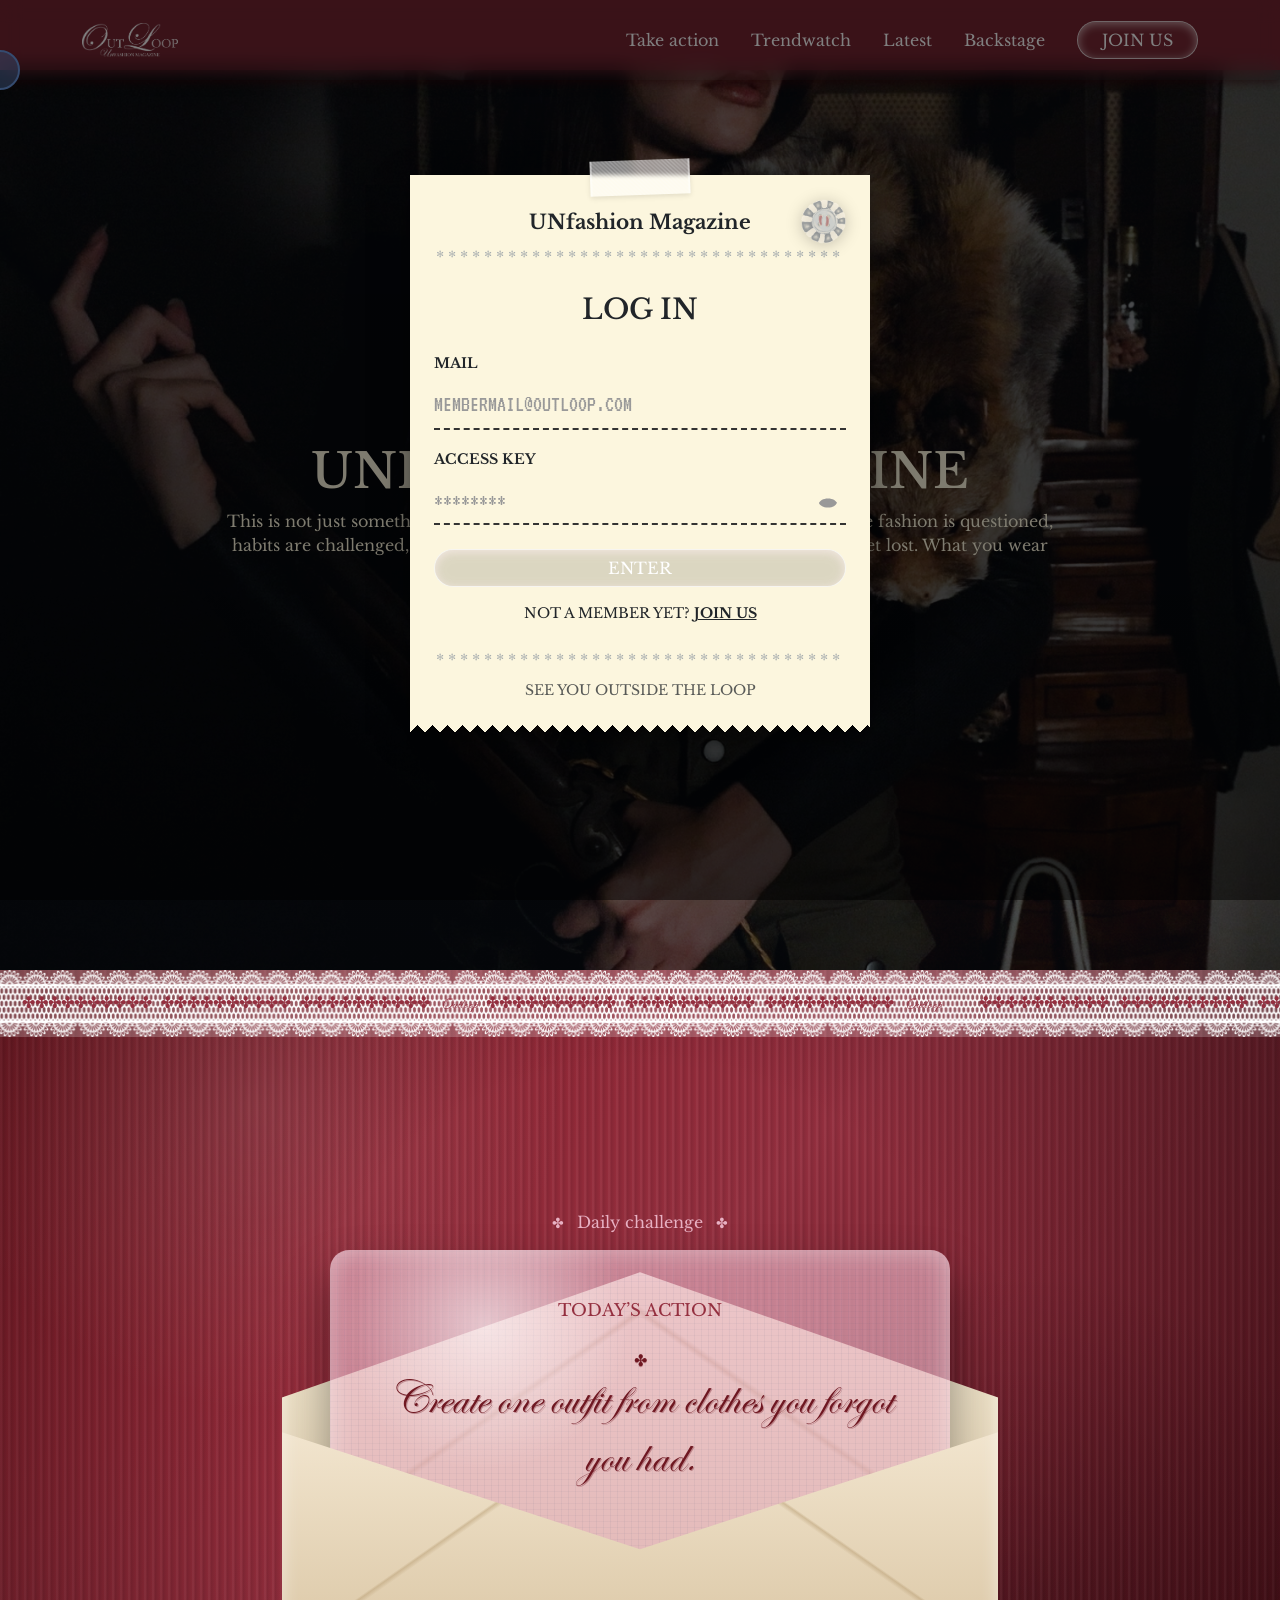
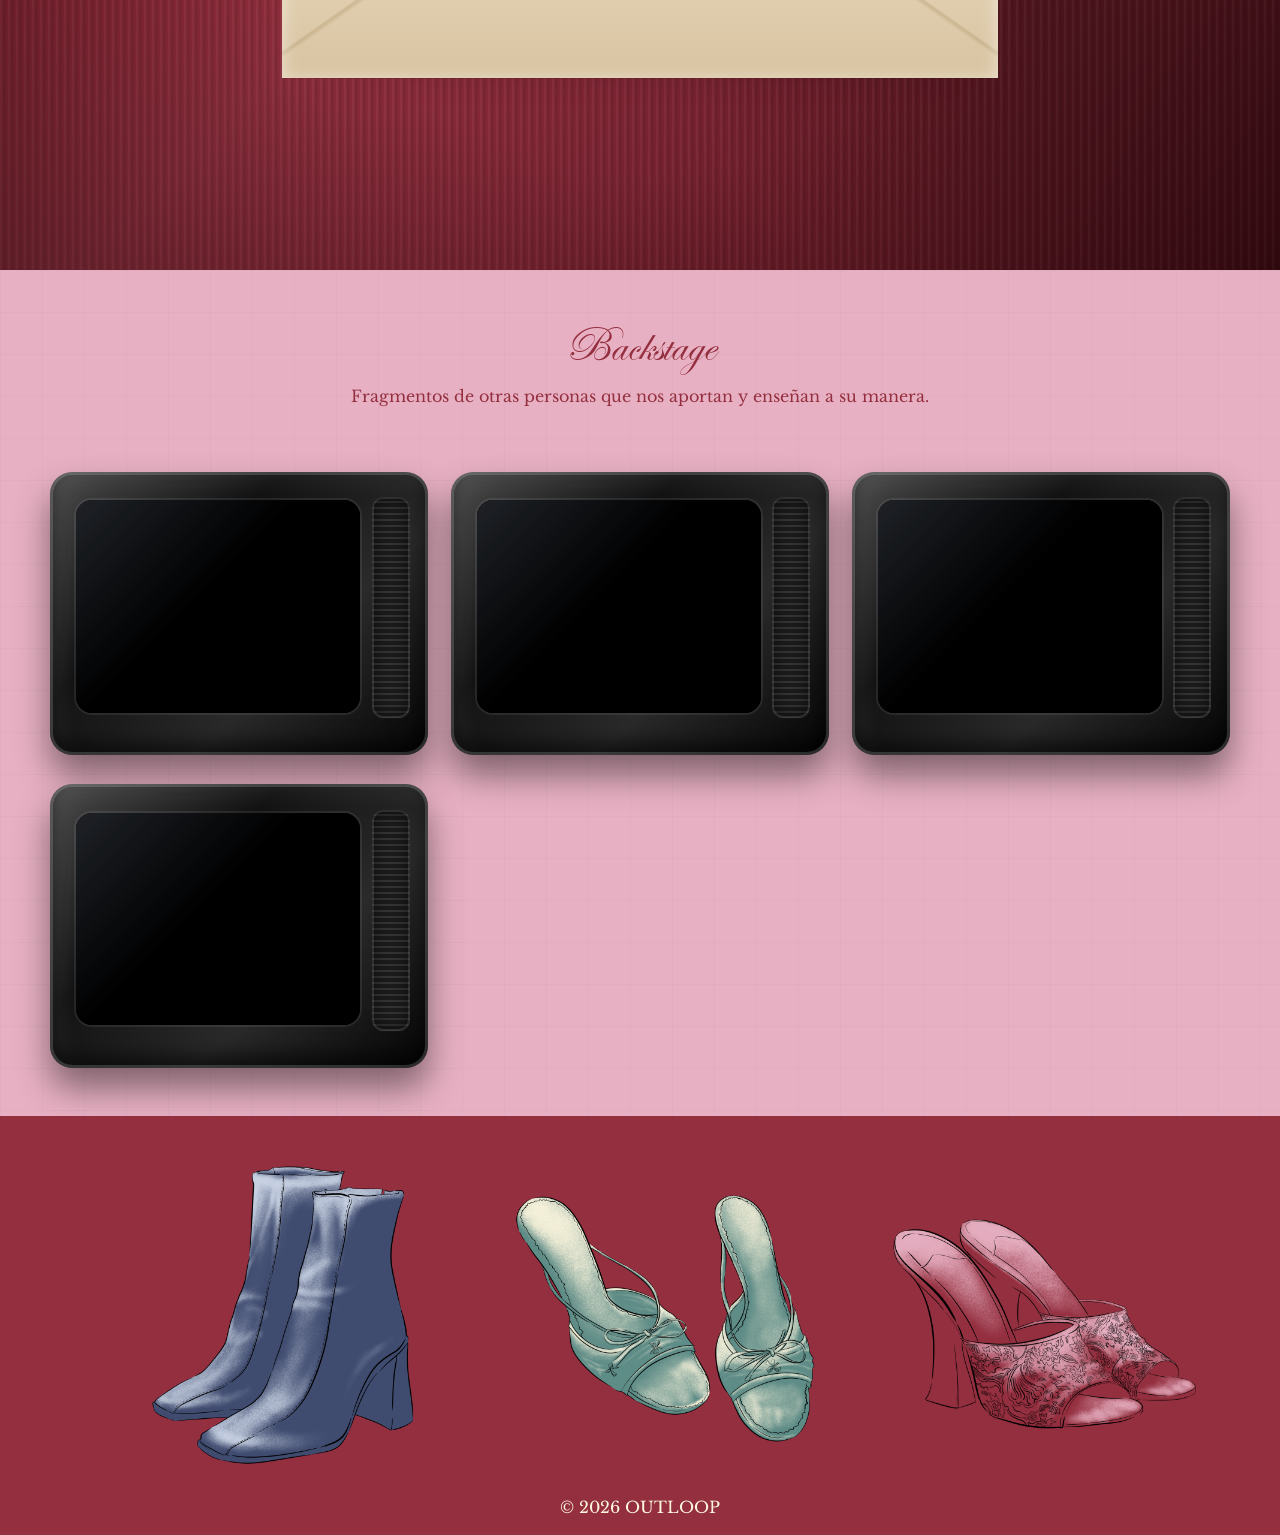
==== commit 3c30c27c: "fotos homepage" ====
--- a/index.html
+++ b/index.html
@@ -63,10 +63,13 @@
         <div class="hero-overlay"></div>
 
         <div class="hero-content">
-          <h1 class="hero-title">UNfashion Magazine</h1>
+          <h1 class="hero-title">UNFASHION MAGAZINE</h1>
           <p class="hero-text">
-            Una plataforma para mirar la moda desde fuera del ciclo: consumo consciente,
-            microtendencias, archivo visual y acciones para romper el bucle.
+            This is not just something you read, it’s something you step into.
+            A space where fashion is questioned, habits are challenged, and nothing is as innocent as it seems.
+
+            Scroll, explore, get lost.
+            What you wear might say more than you think.
           </p>
         </div>
 
--- a/css/style.css
+++ b/css/style.css
@@ -67,6 +67,11 @@
     border-color: #ccd6e7; 
 }
 .cursor-invertido { border-color: #ccd6e7; }
+
+/* main */
+main {
+    width: 100%;
+}
 
 /* index */
 .header-principal {
@@ -173,7 +178,6 @@
 
 .navbar-enlace {
     color: white;
-    font-weight: 500;
     position: relative;
     transition: opacity 0.3s ease;
 }
@@ -196,11 +200,6 @@
     color: var(--color-fondo);
 }
 
-/* main */
-main {
-    padding-top: 20px; 
-    width: 100vw;
-}
 
 /* fondo datos */
 
@@ -310,7 +309,7 @@
     padding: 2rem;
 }
 .hero-title {
-    font-family: 'Edwardian';
+    font-size: 3em;
 }
 
 /* cinta */
@@ -321,6 +320,7 @@
     pointer-events: none;
     overflow: hidden;
     background-color: #ffffff38;
+    width: 100vw;
 
     /* nuevo fondo */
     background-image: url('../media/img/1x/cinta.png');
@@ -338,7 +338,8 @@
     white-space: nowrap;
     font-family: 'Edwardian';
     color: var(--color-fondo);
-    line-hergb(9, 9, 9): 1; padding-right: 0; 
+    line-height: 1; 
+    padding-right: 0; 
     margin: 1rem;
 }
 
@@ -2235,7 +2236,6 @@
     color: var(--color-fondo-secundario);
     overflow: hidden;
     display: -webkit-box;
-    -webkit-line-clamp: 2;
     -webkit-box-orient: vertical;
     text-align: right;
     align-self: flex-end;
@@ -2369,52 +2369,49 @@
 
 
 /* RESPONSIVE */
+/* RESPONSIVE HEADER / MENÚ MÓVIL */
 @media (max-width: 768px) {
 
-    /* header */
-    /* RESPONSIVE HEADER / MENÚ MÓVIL */
+    body.scrolled {
+        padding-top: 70px;
+    }
 
     .header-principal.scrolled {
-        height: 4.6rem;
-        position: fixed;
-        top: 0;
-        left: 0;
-        width: 100%;
-        background-color: rgba(53, 75, 111, 0.42);
-        backdrop-filter: blur(12px);
-        z-index: 1000;
+        height: 70px;
+        overflow: visible;
+        z-index: 3000;
     }
 
     .header-principal.scrolled .navbar-custom {
-        height: 100%;
+        height: 70px;
         padding-inline: 1rem;
         justify-content: space-between;
     }
 
     .header-principal.scrolled .logo-img {
-        width: 5.4rem;
+        width: 5rem;
         opacity: 1;
         transform: translateY(0);
     }
 
-    /* en móvil NO se ve el menú normal */
+    /* en móvil NO se ven enlaces arriba */
     .header-principal.scrolled .navbar-menu {
+        display: flex;
         position: fixed;
         inset: 0;
-        width: 100vw;
-        height: 100vh;
-        background:
-            radial-gradient(circle at 20% 10%, rgba(232,177,195,0.22), transparent 28%),
-            linear-gradient(135deg, var(--color-ticket-primario), #1f2c45);
-        display: flex;
-        align-items: center;
-        justify-content: center;
+        z-index: 2500;
+        background: rgba(0, 0, 0, 0.55);
+        backdrop-filter: blur(10px);
+
         opacity: 0;
         visibility: hidden;
         pointer-events: none;
+
+        align-items: baseline;
+        justify-content: center;
+        padding: 2rem;
+
         transition: opacity 0.35s ease, visibility 0.35s ease;
-        z-index: 1050;
-        padding: 6rem 1.2rem 2rem;
     }
 
     .header-principal.scrolled .navbar-menu.menu-abierto {
@@ -2423,114 +2420,76 @@
         pointer-events: auto;
     }
 
+    /* caja tipo modal */
     .menu-movil-links {
         width: min(360px, 88vw);
+        background: #942f40d7;
+        padding: 2rem;
+        position: relative;
         display: flex;
         flex-direction: column;
         gap: 1rem;
-        align-items: stretch;
-    }
-
-    /* cada enlace como ticket */
+        border-radius: 2em;
+        border: 1em var(--color-secundario);
+
+        box-shadow: 0 18px 40px rgba(0, 0, 0, 0.573);
+        width: min(360px, 88vw);
+        margin: 0 auto; 
+    }
+
+    /* tickets */
     .navbar-enlace,
     .accion-abrir-registro {
         position: relative;
         display: block;
         width: 100%;
         padding: 1rem 1.2rem;
-        background: var(--color-secundario);
-        color: var(--color-ticket-primario) !important;
-        border: 1px dashed var(--color-ticket-primario);
-        border-radius: 0.9rem;
+
+        background: #ebe5cd05;
+        color: var(--color-fondo-secundario) !important;
+        border: 1px ;
+        border-color: rgba(255, 255, 255, 0.762);
+        border-radius: 2em;
+        font-size: 1.2em;
+
         text-align: center;
-        font-family: 'VT323', monospace;
-        font-size: 1.45rem;
-        text-transform: uppercase;
-        letter-spacing: 0.12em;
-        box-shadow:
-            0 10px 24px rgba(0,0,0,0.24),
-            inset 0 1px 0 rgba(255,255,255,0.45);
-        opacity: 0;
-        transform: translateY(18px) rotate(-1deg);
+
+        box-shadow:inset 0 2px 10px #fff0f2a8;
+
+        opacity: 1;
         transition: opacity 0.35s ease, transform 0.35s ease;
     }
 
-    .navbar-enlace:nth-child(even),
     .accion-abrir-registro {
-        transform: translateY(18px) rotate(1deg);
-    }
-
-    .navbar-enlace::before,
-    .accion-abrir-registro::before {
-        content: "";
-        position: absolute;
-        top: 50%;
-        left: -9px;
-        width: 18px;
-        height: 18px;
-        background: var(--color-ticket-primario);
-        border-radius: 50%;
-        transform: translateY(-50%);
-    }
-
-    .navbar-enlace::after,
-    .accion-abrir-registro::after {
-        content: "";
-        position: absolute;
-        top: 50%;
-        right: -9px;
-        width: 18px;
-        height: 18px;
-        background: var(--color-ticket-primario);
-        border-radius: 50%;
-        transform: translateY(-50%);
-    }
-
-    .navbar-menu.menu-abierto .navbar-enlace,
-    .navbar-menu.menu-abierto .accion-abrir-registro {
-        opacity: 1;
-        transform: translateY(0) rotate(-1deg);
-    }
-
-    .navbar-menu.menu-abierto .navbar-enlace:nth-child(2),
-    .navbar-menu.menu-abierto .navbar-enlace:nth-child(4),
-    .navbar-menu.menu-abierto .accion-abrir-registro {
-        transform: translateY(0) rotate(1deg);
-    }
-
-    .navbar-menu.menu-abierto .navbar-enlace:nth-child(1) { transition-delay: 0.08s; }
-    .navbar-menu.menu-abierto .navbar-enlace:nth-child(2) { transition-delay: 0.14s; }
-    .navbar-menu.menu-abierto .navbar-enlace:nth-child(3) { transition-delay: 0.20s; }
-    .navbar-menu.menu-abierto .navbar-enlace:nth-child(4) { transition-delay: 0.26s; }
-    .navbar-menu.menu-abierto .accion-abrir-registro { transition-delay: 0.32s; }
+        background: #e8b1c3d9;
+        color: var(--color-fondo) !important;
+        border-color: var(--color-fondo);
+    }
+
+    .navbar-menu.menu-abierto .navbar-enlace:nth-child(1) { transition-delay: 0.06s; }
+    .navbar-menu.menu-abierto .navbar-enlace:nth-child(2) { transition-delay: 0.12s; }
+    .navbar-menu.menu-abierto .navbar-enlace:nth-child(3) { transition-delay: 0.18s; }
+    .navbar-menu.menu-abierto .navbar-enlace:nth-child(4) { transition-delay: 0.24s; }
+    .navbar-menu.menu-abierto .accion-abrir-registro { transition-delay: 0.30s; }
 
     .menu-movil-redes {
-        display: flex;
-        justify-content: center;
-        gap: 1rem;
-        margin-top: 2rem;
-        color: var(--color-secundario);
-        font-size: 0.75rem;
-        text-transform: uppercase;
-        letter-spacing: 0.14em;
-    }
-
-    /* ocultamos icono hamburguesa, el logo abre el menú */
+        display: none;
+    }
+
+    /* ocultamos la hamburguesa real */
     .navbar-menu-movil-icono {
         display: none !important;
     }
 
+    /* el logo minimizado abre el menú */
     .header-principal.scrolled .navbar-logo {
+        position: relative;
+        z-index: 4000;
         pointer-events: auto;
-        cursor: pointer;
-        z-index: 1060;
-    }
-
-    body.no-scroll {
-        overflow: hidden;
-    }
-
-
+    }
+}
+
+@media (max-width: 768px) {
     /* sección 1.1 */
     .hero-content {
         width: 92vw;
@@ -2585,133 +2544,6 @@
     .about-overlay-text p {
         font-size: 0.9rem;
     }
-    :root {
-        --visible-cards: 1; 
-        --designer-card-height: 400px;
-    }
-
-    .clothesline {
-        width: 100vw;
-        height: 72px;
-        margin-top: 0.5rem;
-        margin-bottom: 0.2rem;
-    }
-
-    .clothesline-rope {
-        top: 30px;
-        left: -4vw;
-        right: -4vw;
-    }
-
-    .clothesline-rope-back {
-        top: 36px;
-    }
-
-    .designer-carousel-section {
-        width: 100%;
-        padding: 0 0.35rem;
-        gap: 0.1rem;
-    }
-
-    .designer-track-wrapper {
-        padding: 4.7rem 0 4rem;
-        margin: 0;
-    }
-
-    .designer-card {
-        padding: 0 0.9rem;
-        transform: scale(0.92);
-        opacity: 1;
-    }
-
-    .designer-card.is-center {
-        transform: scale(1);
-    }
-
-    .designer-card::before {
-        inset: 6px 14px 28px;
-    }
-
-    .designer-peg {
-        width: 98px;
-        top: -46px;
-    }
-
-    .designer-card::after {
-        top: -12px;
-        height: 24px;
-    }
-
-    .designer-card > img:not(.designer-peg img) {
-        padding: 10px 10px 34px;
-    }
-
-    .designer-tag {
-        min-width: 90px;
-        right: 10px;
-        bottom: 12px;
-        padding: 0.28rem 0.4rem 0.18rem;
-    }
-
-    .designer-tag-code {
-        font-size: 0.82rem;
-    }
-
-    .designer-tag-barcode {
-        font-size: 1.8rem;
-    }
-
-    .designer-arrow {
-        width: 42px;
-        height: 42px;
-    }
-
-    .designer-arrow-img {
-        width: 42px;
-        height: 42px;
-    }
-        /* diseñadores */
-    .designer-page {
-        padding: 2rem 0;
-    }
-    .designer-carousel-section {
-        padding: 0;
-        gap: 0;
-    }
-    .designer-track-wrapper {
-        padding: 4.5rem 0 2.4rem;
-        margin: 0;
-    }
-    .designer-arrow-img {
-        width: 38px;
-        height: 38px;
-    }
-    .designer-card {
-        padding: 0 1rem; 
-        transform: scale(0.9); 
-        opacity: 1;
-    }
-
-    .designer-card.is-center {
-       transform: scale(1); 
-        padding: 0; 
-        z-index: 100;
-    }
-    .designer-name {
-        font-size: 1.3rem;
-    }
-    .about-card { 
-        width: 7rem; 
-        height: 8rem; 
-        padding: 0.75rem; 
-        font-size: 0.75rem; 
-        box-shadow: 0 0.5rem 1.4rem rgba(0,0,0,0.18); 
-    }
-    .designer-description-wrapper {
-        padding: 0.4rem 1.2rem 1.2rem;
-        margin-top: -0.35rem;
-        min-height: 3.6rem;
-    }
 }
 
 
@@ -2731,22 +2563,47 @@
 
 /* RESPONSIVE MICROTREND */
 @media (max-width: 768px) {
+
+    .microtrend-section {
+        padding: 4rem 0 0;
+        overflow: hidden;
+    }
+
+    .microtrend-intro {
+        margin-bottom: 0;
+    }
+
+    .microtrend-title {
+        font-family: 'Edwardian';
+        font-size: clamp(3.5rem, 18vw, 6rem);
+        line-height: 0.9;
+        color: var(--color-ticket-primario);
+    }
+
+    .microtrend-subtitle {
+        width: 88vw;
+        margin: 0 auto;
+        font-size: 0.95rem;
+        line-height: 1.45;
+    }
+
     .microtrend-stage {
-        height: 180vh;
+        height: 80vh;
     }
 
     .microtrend-sticky {
-        top: 5.2rem;
-        height: calc(100vh - 5.4rem);
+        top: 70px;
+        height: calc(100vh - 70px);
+        align-items: center;
     }
 
     .microtrend-box-wrap {
-        width: 94vw;
-        height: 78vh;
+        width: 100vw;
+        height: 72vh;
     }
 
     .microtrend-box {
-        width: min(290px, 72vw);
+        width: min(310px, 78vw);
     }
 
     .microtrend-box-back {
@@ -2754,25 +2611,86 @@
     }
 
     .microtrend-box-front {
-        bottom: 3.2rem;
+        bottom: 4rem;
     }
 
     .microtrend-item {
-        width: clamp(62px, 15vw, 88px);
-    }
-
-    .microtrend-section.is-open .item-1 { left: 15%; top: 10%; }
-    .microtrend-section.is-open .item-2 { left: 38%; top: 7%; }
-    .microtrend-section.is-open .item-3 { left: 63%; top: 10%; }
-    .microtrend-section.is-open .item-4 { left: 86%; top: 15%; }
-    .microtrend-section.is-open .item-5 { left: 21%; top: 30%; }
-    .microtrend-section.is-open .item-6 { left: 46%; top: 26%; }
-    .microtrend-section.is-open .item-7 { left: 72%; top: 29%; }
-    .microtrend-section.is-open .item-8 { left: 88%; top: 34%; }
-
-    .microtrend-subtitle {
-        padding: 0 1rem;
-        font-size: 0.92rem;
+        top: 66%;
+        width: clamp(58px, 18vw, 82px);
+    }
+
+    .microtrend-section.is-open .item-1 {
+        --tx: -115px;
+        --ty: -260px;
+        --rot: 45deg;
+        --sc: 1.45;
+    }
+
+    .microtrend-section.is-open .item-2 {
+        --tx: 0px;
+        --ty: -280px;
+        --rot: -18deg;
+        --sc: 1.45;
+    }
+
+    .microtrend-section.is-open .item-3 {
+        --tx: 110px;
+        --ty: -255px;
+        --rot: 30deg;
+        --sc: 1.45;
+    }
+
+    .microtrend-section.is-open .item-4 {
+        --tx: -125px;
+        --ty: -120px;
+        --rot: -12deg;
+        --sc: 1.45;
+    }
+
+    .microtrend-section.is-open .item-5 {
+        --tx: 120px;
+        --ty: -110px;
+        --rot: 10deg;
+        --sc: 1.45;
+    }
+
+    .microtrend-section.is-open .item-6 {
+        --tx: -62px;
+        --ty: -185px;
+        --rot: 22deg;
+        --sc: 1.45;
+    }
+
+    .microtrend-section.is-open .item-7 {
+        --tx: 62px;
+        --ty: -180px;
+        --rot: -8deg;
+        --sc: 1.45;
+    }
+
+    .microtrend-section.is-open .item-8 {
+        display: none;
+    }
+
+    .microtrend-modal {
+        padding: 1rem;
+    }
+
+    .microtrend-modal-card {
+        width: min(92vw, 420px);
+        padding: 2rem 1.4rem;
+        border-radius: 1.4rem;
+    }
+
+    .microtrend-modal-card h3 {
+        font-size: 1.6rem;
+        line-height: 1.1;
+        justify-content: center;
+    }
+
+    .microtrend-modal-card p {
+        font-size: 0.95rem;
+        line-height: 1.45;
     }
 }
 
@@ -2905,4 +2823,458 @@
     .backstage-title {
         font-size: clamp(4rem, 18vw, 6rem);
     }
+}
+@media (max-width: 768px) {
+
+    .hero-collage-section {
+        min-height: 100svh;
+        height: 100svh;
+    }
+
+    .hero-content {
+        width: 92vw;
+        padding: 1rem;
+    }
+
+    .ticker-bottom-wrapper {
+        width: 100%;
+        font-size: 1.1rem;
+    }
+
+
+    .backstage-section {
+        padding: 5rem 0 6rem;
+    }
+
+    .backstage-gallery {
+        grid-template-columns: 1fr;
+        width: min(430px, 92vw);
+        gap: 1.6rem;
+    }
+
+}
+/* RESPONSIVE PÁGINA DISEÑADORES */
+@media (max-width: 768px) {
+
+    .page-diseñadores {
+        background-color: var(--color-ticket-primario);
+    }
+
+    .designer-page {
+        padding-top: 1.5rem;
+        overflow-x: hidden;
+    }
+
+    :root {
+        --visible-cards: 1;
+        --designer-card-height: min(420px, 72vh);
+    }
+
+    .clothesline {
+        height: 80px;
+        margin-top: 0.5rem;
+        margin-bottom: 0;
+    }
+
+    .clothesline-rope {
+        top: 34px;
+        left: -8vw;
+        right: -8vw;
+    }
+
+    .clothesline-rope-back {
+        top: 40px;
+    }
+
+    .designer-carousel-section {
+        width: 100%;
+        padding: 0;
+        margin-top: -3.5rem;
+        overflow: visible;
+    }
+
+    .designer-track-wrapper {
+        width: 100%;
+        overflow: visible;
+        padding: 2.8rem 0 2.2rem;
+        margin: 0;
+    }
+
+    .designer-card {
+        flex: 0 0 100%;
+        width: 100%;
+        height: var(--designer-card-height);
+        padding: 0 3rem;
+        opacity: 0.25;
+        transform: scale(0.78) rotate(-2deg);
+    }
+
+    .designer-card:nth-child(even) {
+        transform: scale(0.78) rotate(2deg);
+    }
+
+    .designer-card.is-center {
+        opacity: 1;
+        transform: scale(1) rotate(0deg);
+        z-index: 20;
+        animation: hangingCardMobile 4s ease-in-out infinite;
+    }
+
+    .designer-card.is-center > img:not(.designer-peg img) {
+        animation: hangingShadow 4s ease-in-out infinite;
+    }
+
+    @keyframes hangingCardMobile {
+        0%, 100% {
+            transform: scale(1) rotate(-0.4deg) translateY(0);
+        }
+        50% {
+            transform: scale(1) rotate(0.4deg) translateY(2px);
+        }
+    }
+
+    .designer-card > img:not(.designer-peg img) {
+        padding: 12px 12px 42px;
+        border-radius: 18px;
+        object-fit: cover;
+    }
+
+    .designer-card::before {
+        inset: 8px 3.4rem 34px;
+    }
+
+    .designer-card::after {
+        top: -18px;
+        height: 32px;
+    }
+
+    .designer-peg {
+        width: 95px;
+        top: -54px;
+    }
+
+    .designer-fabric-label {
+        bottom: 14px;
+        min-width: 120px;
+        padding: 0.25rem 0.65rem;
+        font-size: 0.75rem;
+    }
+
+    .designer-description-wrapper {
+        width: 92vw;
+        margin-top: -1rem !important;
+        margin-bottom: 3rem;
+        padding: 0;
+        min-height: auto;
+    }
+
+    #info-designer-content {
+        padding: 1rem 1.2rem !important;
+    }
+
+    .designer-name {
+        font-size: clamp(2.2rem, 13vw, 4rem);
+        line-height: 0.9;
+        margin-bottom: 0.8rem;
+    }
+
+    .designer-text {
+        font-size: 0.95rem;
+        line-height: 1.45;
+    }
+}
+/* RESPONSIVE PÁGINA LATEST */
+@media (max-width: 768px) {
+
+    .page-datos {
+        overflow-x: hidden;
+    }
+
+    .legal-desk-container {
+        height: auto;
+        min-height: auto;
+        padding: 2rem 0 4rem;
+        overflow: visible;
+        display: block;
+    }
+
+    .legal-desk-container::before {
+        top: 1rem;
+        width: 86vw;
+        white-space: normal;
+        text-align: center;
+        font-size: 0.85rem;
+        line-height: 1.2;
+        letter-spacing: 0.14em;
+    }
+
+    .legal-desk-container::after,
+    .desk-hover-label,
+    .desk-scroll-ribbon {
+        display: none;
+    }
+
+    .draggable-zone {
+        width: 92vw;
+        height: auto;
+        min-height: auto;
+        margin: 0 auto;
+        padding-top: 4rem;
+
+        display: flex;
+        flex-direction: column;
+        align-items: center;
+        gap: 1.4rem;
+
+        overflow: visible;
+    }
+
+    .drag-item {
+        position: relative;
+        top: auto !important;
+        left: auto !important;
+        right: auto !important;
+        bottom: auto !important;
+
+        width: 100% !important;
+        margin: 0;
+        transform: none !important;
+    }
+
+    .desk-clipping {
+        width: 92% !important;
+        min-height: auto;
+        padding: 0.85rem 1rem;
+        font-size: 0.9rem;
+        text-align: center;
+        transform: rotate(-1deg) !important;
+    }
+
+    .clipping-2,
+    .clipping-4,
+    .clipping-6 {
+        transform: rotate(1deg) !important;
+    }
+
+    #item-ticket {
+        width: 92vw !important;
+        max-width: 360px;
+        transform: rotate(-1.5deg) !important;
+        z-index: 4;
+    }
+
+    #item-paper {
+        width: 92vw !important;
+        max-width: 390px;
+        height: auto;
+        transform: rotate(1deg) !important;
+        z-index: 3;
+    }
+
+    #item-postit,
+    .post-it-2,
+    .post-it-3 {
+        width: min(210px, 70vw) !important;
+        height: auto !important;
+        min-height: 145px;
+        padding: 1rem;
+        transform: rotate(-2deg) !important;
+    }
+
+    .post-it-2 {
+        transform: rotate(2deg) !important;
+    }
+
+    .post-it-3 {
+        transform: rotate(-1deg) !important;
+    }
+
+    .long-receipt {
+        padding: 1.6rem 1rem 1.8rem;
+    }
+
+    .receipt-content {
+        font-size: 1.05rem;
+        line-height: 1.05;
+    }
+
+    .receipt-content h3 {
+        font-size: 1.25rem;
+        line-height: 1.1;
+    }
+
+    .receipt-meta {
+        font-size: 0.85rem;
+        line-height: 1.2;
+    }
+
+    .receipt-item {
+        font-size: 0.82rem;
+        gap: 0.6rem;
+    }
+
+    .barcode-strip {
+        font-size: 3rem;
+    }
+
+    .barcode-text {
+        font-size: 0.95rem;
+        letter-spacing: 2px;
+    }
+
+    .paper-sheet {
+        padding: 2.1rem 1.2rem 1.6rem;
+    }
+
+    .stamp-box {
+        position: relative;
+        top: auto;
+        right: auto;
+        display: inline-block;
+        margin-bottom: 1rem;
+        transform: rotate(-5deg);
+        font-size: 0.75rem;
+    }
+
+    .typewriter-title {
+        font-size: 1.1rem;
+        line-height: 1.15;
+    }
+
+    .doc-id {
+        font-size: 0.72rem;
+        word-break: break-word;
+    }
+
+    .typewriter-body p {
+        font-size: 0.82rem;
+        line-height: 1.35;
+    }
+
+    .handwritten-signature {
+        font-size: 1.2rem;
+    }
+}
+/* RESPONSIVE CALENDARIO */
+@media (max-width: 768px) {
+
+    .calendar-section {
+        width: 100%;
+        padding: 4rem 0.75rem 5rem;
+        overflow-x: hidden;
+    }
+
+    .calendar-header {
+        width: 100%;
+        gap: 0.8rem;
+        margin-bottom: 1.4rem;
+    }
+
+    .calendar-header h2 {
+        font-size: clamp(2.8rem, 14vw, 4.5rem);
+        line-height: 0.9;
+        min-width: 0;
+        text-align: center;
+    }
+
+    .calendar-header button {
+        width: 42px;
+        height: 42px;
+        min-width: 42px;
+        font-size: 1.2rem;
+    }
+
+    .calendar-weekdays,
+    .calendar-grid {
+        width: 100%;
+        max-width: 100%;
+        grid-template-columns: repeat(7, minmax(0, 1fr));
+        gap: 5px;
+    }
+
+    .calendar-weekdays {
+        margin-bottom: 0.45rem;
+    }
+
+    .calendar-weekdays div {
+        font-size: 0.72rem;
+        letter-spacing: 0.02em;
+        color: var(--color-secundario);
+    }
+
+    .calendar-day,
+    .calendar-empty {
+        min-height: 52px;
+        aspect-ratio: auto;
+    }
+
+    .calendar-day {
+        border-radius: 0.8rem;
+        padding: 0.35rem;
+        justify-content: flex-start;
+        align-items: flex-start;
+        overflow: hidden;
+    }
+
+    .day-number {
+        font-size: 1.05rem;
+        line-height: 1;
+    }
+
+    .event,
+    .user-note-preview {
+        font-size: 0.52rem;
+        line-height: 1.05;
+        margin-top: 0.25rem;
+        max-width: 100%;
+        text-align: left;
+        align-self: flex-start;
+
+        display: -webkit-box;
+        -webkit-box-orient: vertical;
+        overflow: hidden;
+    }
+
+    .calendar-day.has-note {
+        box-shadow:
+            inset 0 2px 10px #fff0f2a8,
+            0 0 0 1.5px var(--color-fondo-secundario);
+    }
+
+    .calendar-note-modal {
+        padding: 1rem;
+        z-index: 6000;
+    }
+
+    .calendar-note-box {
+        width: min(92vw, 420px);
+        padding: 2rem 1.2rem 1.4rem;
+        border-radius: 1.4rem;
+    }
+
+    .calendar-note-box h3 {
+        font-size: 1.5rem;
+        text-align: center;
+        justify-content: center;
+    }
+
+    .calendar-fixed-event {
+        text-align: center;
+        font-size: 0.85rem;
+    }
+
+    .calendar-note-textarea {
+        min-height: 130px;
+        border-radius: 1.2rem;
+        font-size: 0.95rem;
+    }
+
+    .calendar-note-actions {
+        gap: 0.7rem;
+    }
+
+    .calendar-note-actions button {
+        width: 50%;
+        padding: 0.65rem 0.8rem;
+    }
 }
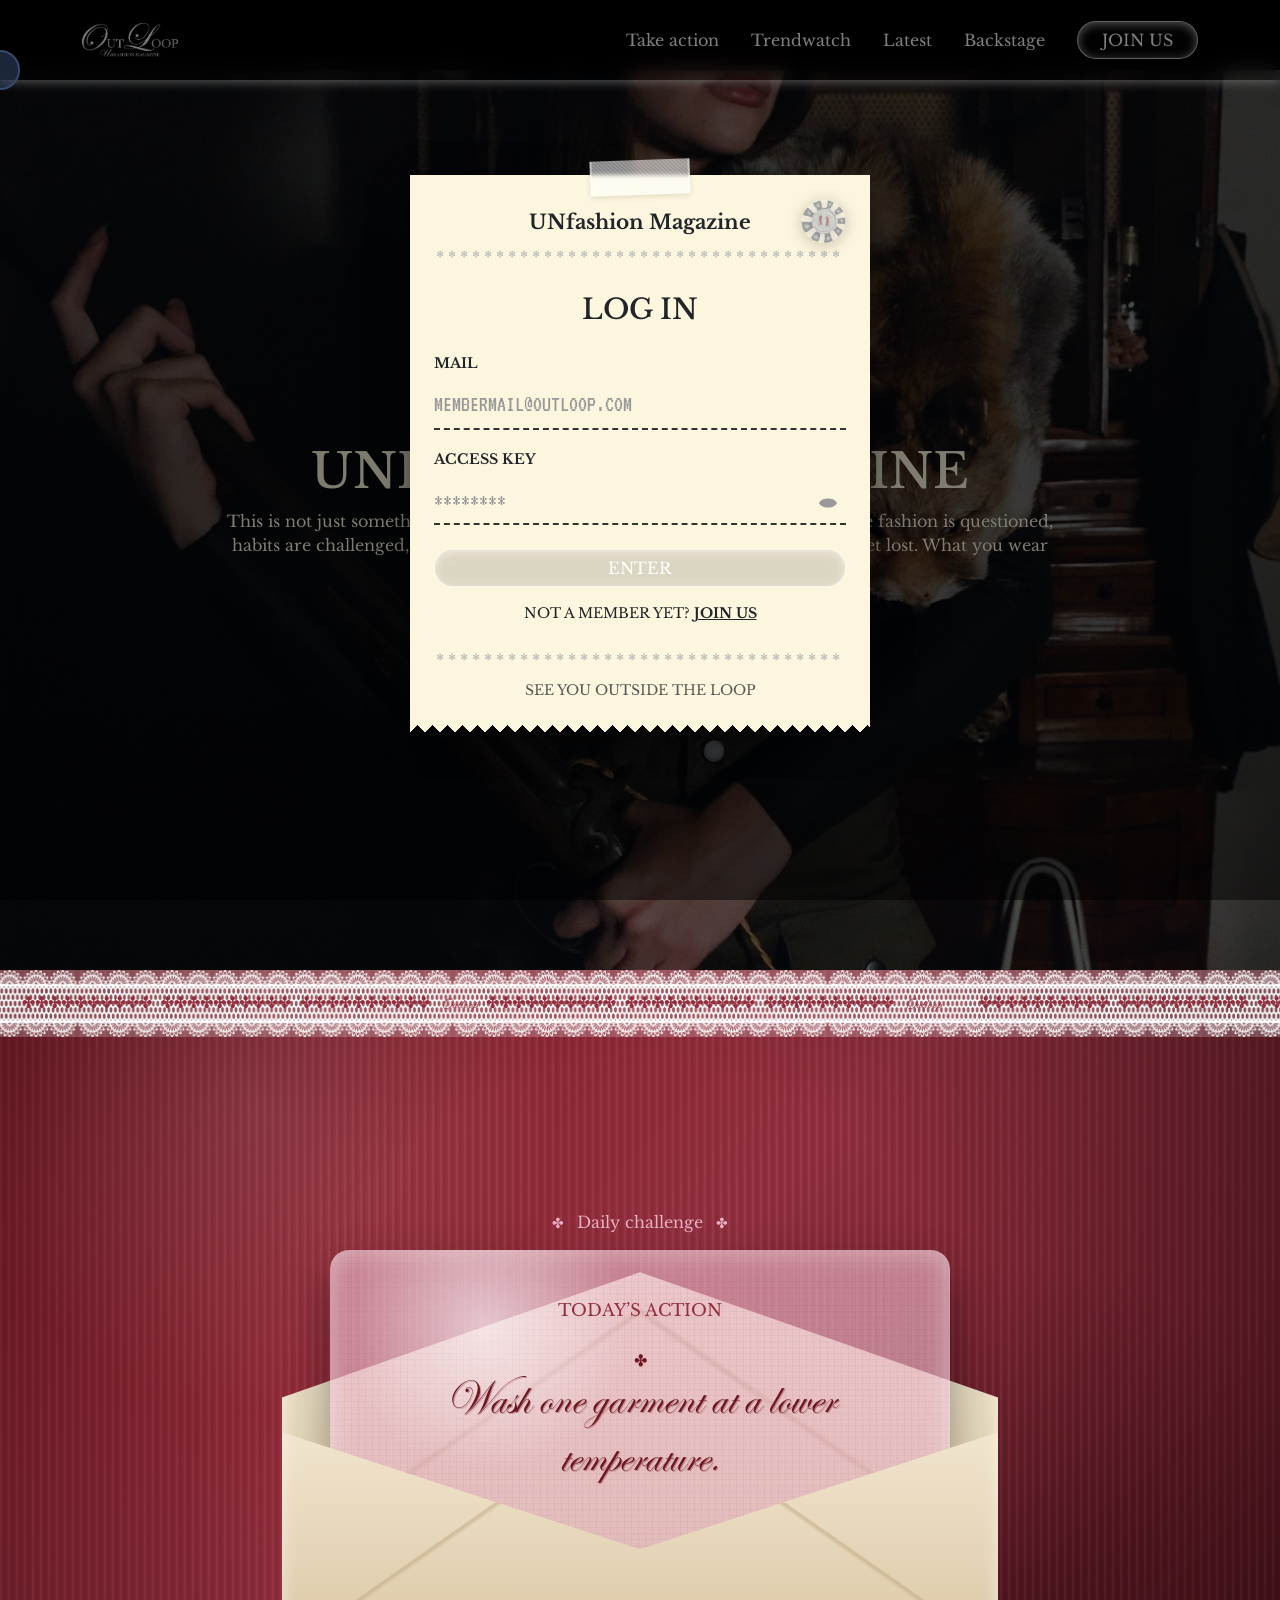
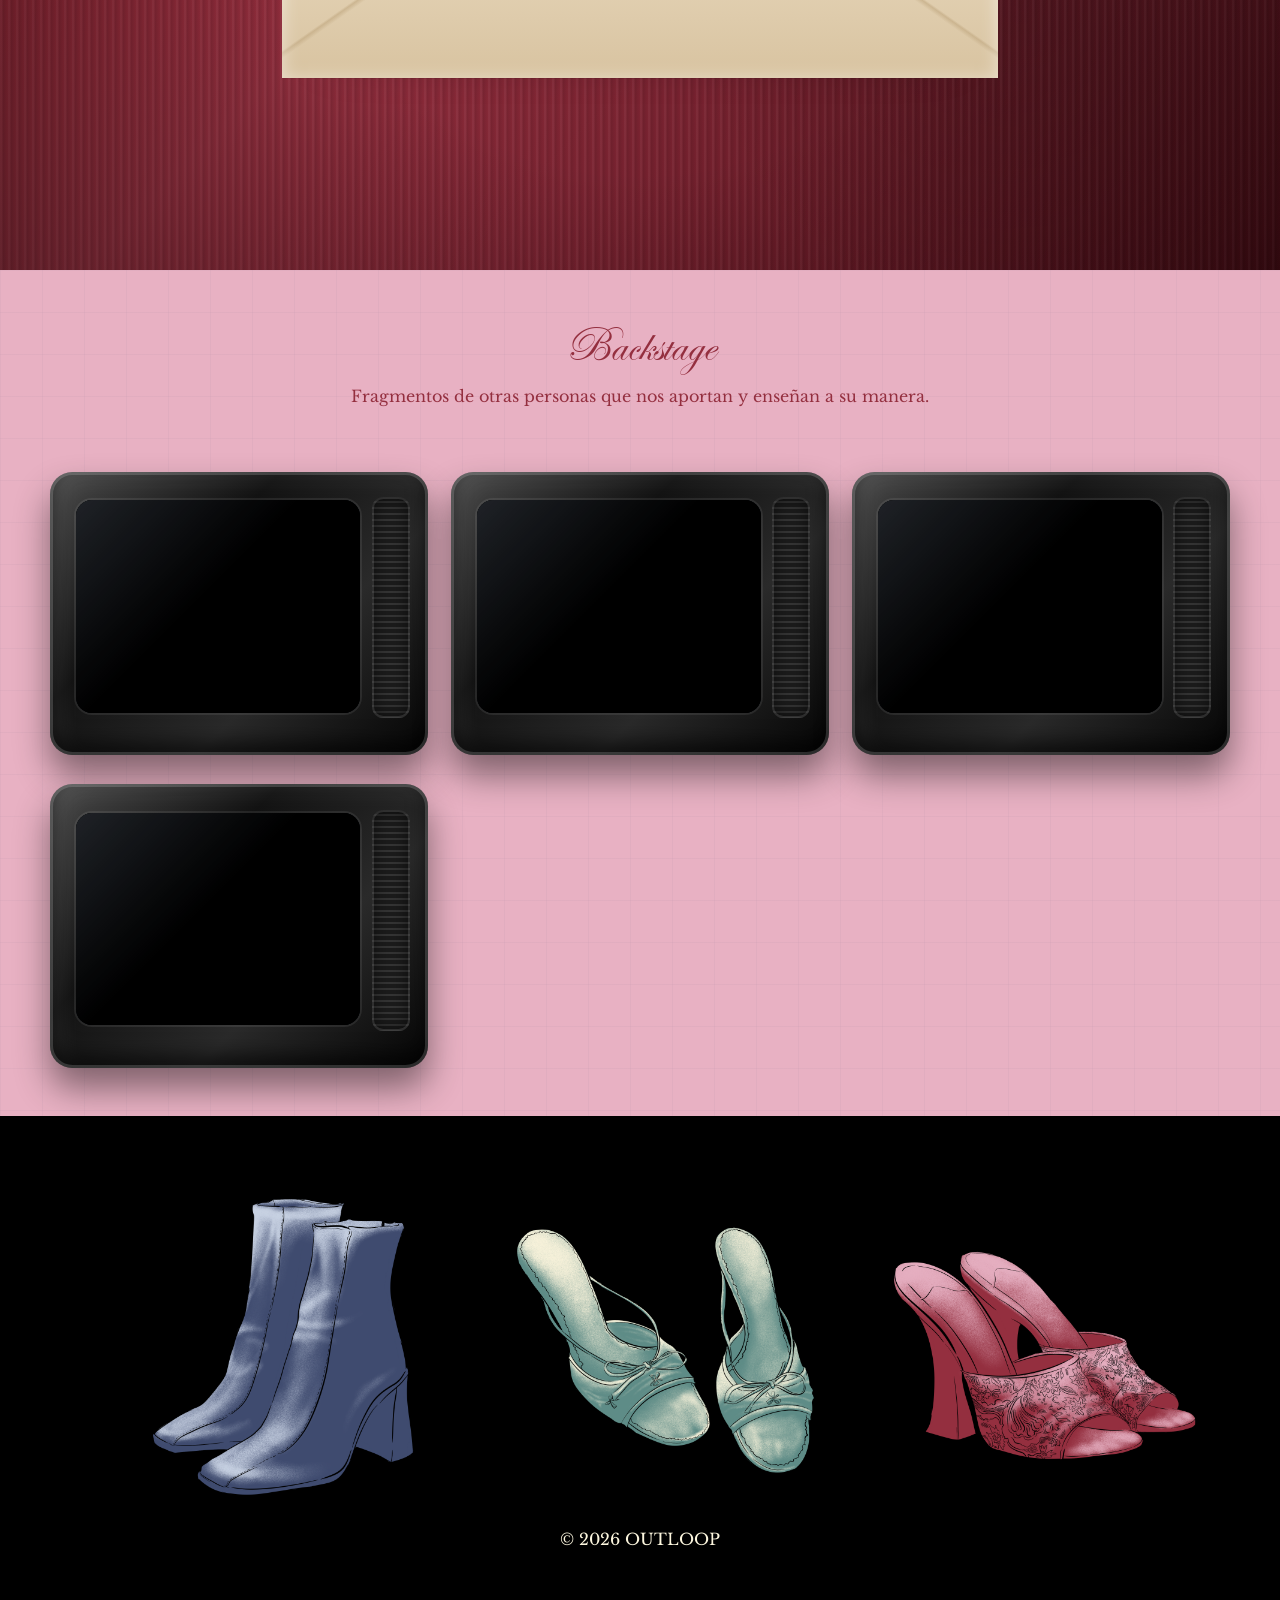
==== commit f5ddd71d: "colores fondo" ====
--- a/index.html
+++ b/index.html
@@ -237,7 +237,7 @@
 
         <!-- INFO -->
         <div class="text-center mt-4">
-          <p>&copy; <span id="ano-actual"></span> OUTLOOP</p>
+          <p class="footer-text">&copy; <span id="ano-actual"></span> OUTLOOP</p>
         </div>
 
       </div>
--- a/css/style.css
+++ b/css/style.css
@@ -152,7 +152,7 @@
     height: 5em;
     background-color: #00000036;
     backdrop-filter: blur(10px);
-    box-shadow: 0 2px 10px #350409a8;
+    box-shadow: 0 2px 10px #ffffffa8;
 }
 .header-principal.scrolled .header-intro-image {
     opacity: 0;
@@ -239,7 +239,7 @@
 
 /* sección 1.1 */
 .page-index {
-    background-color: var(--color-fondo);
+    background-color: black;
 }
 .hero-collage-section {
     position: relative;
@@ -1302,15 +1302,12 @@
 
 .designer-name {
     margin: 0 0 0.2rem;
-    font-family: 'Edwardian';
-    font-weight: 400 !important;
-    text-transform: capitalize !important;
+    font-size: 2em;
 }
 
 .designer-text {
     margin: 0;
-    font-size: 0.93rem;
-    line-height: 1.42;
+    font-size: 1em;
     color: var(--color-ticket-secundario) !important;
 }
 
@@ -2345,9 +2342,9 @@
 
 /* FOOTER */
 .footer-principal {
-    padding-bottom: 0 !important;
     border-top: none !important;
     color: var(--color-secundario);
+    margin-top: 2em !important;
 }
 .footer-img-box {
     width: 100%; 
@@ -2366,6 +2363,9 @@
     object-fit: cover; 
 }
 .footer-img-box:hover { transform: scale(1.04); }
+.footer-text {
+    color: var(--color-secundario);
+}
 
 
 /* RESPONSIVE */
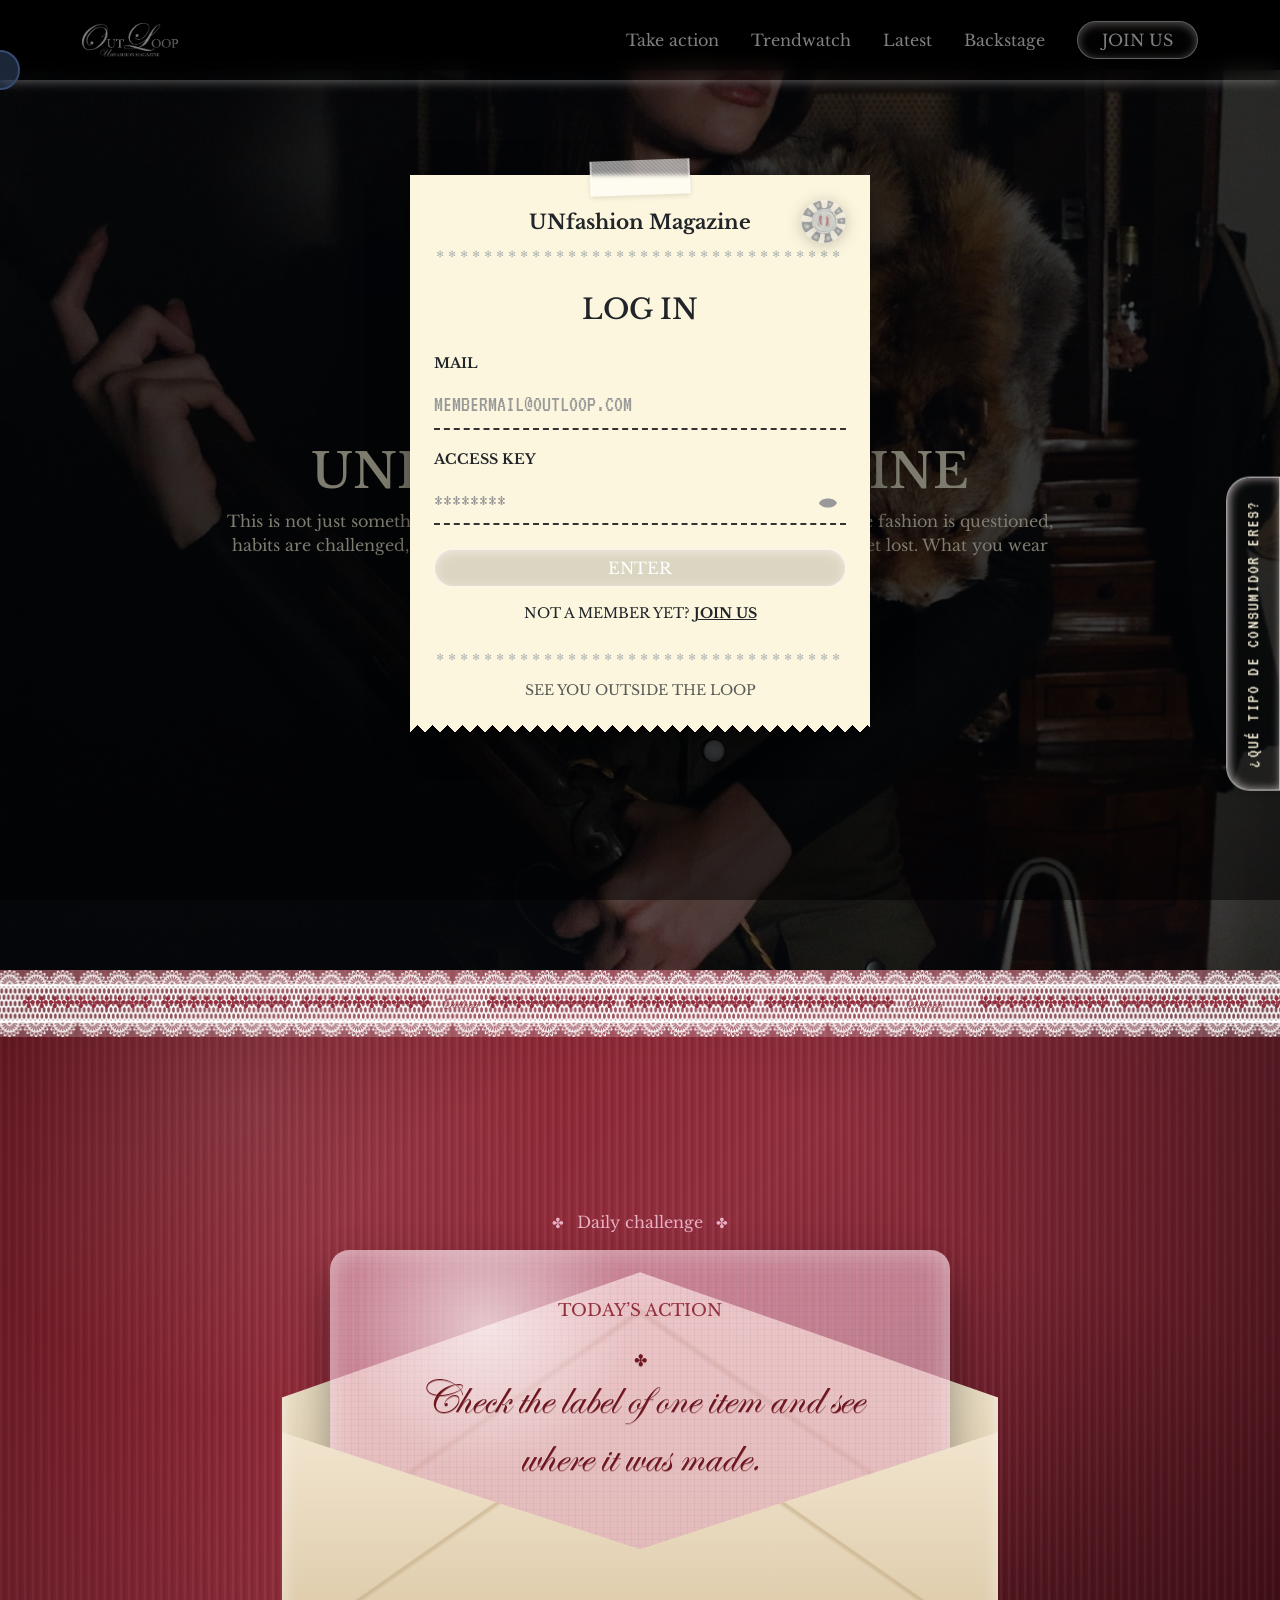
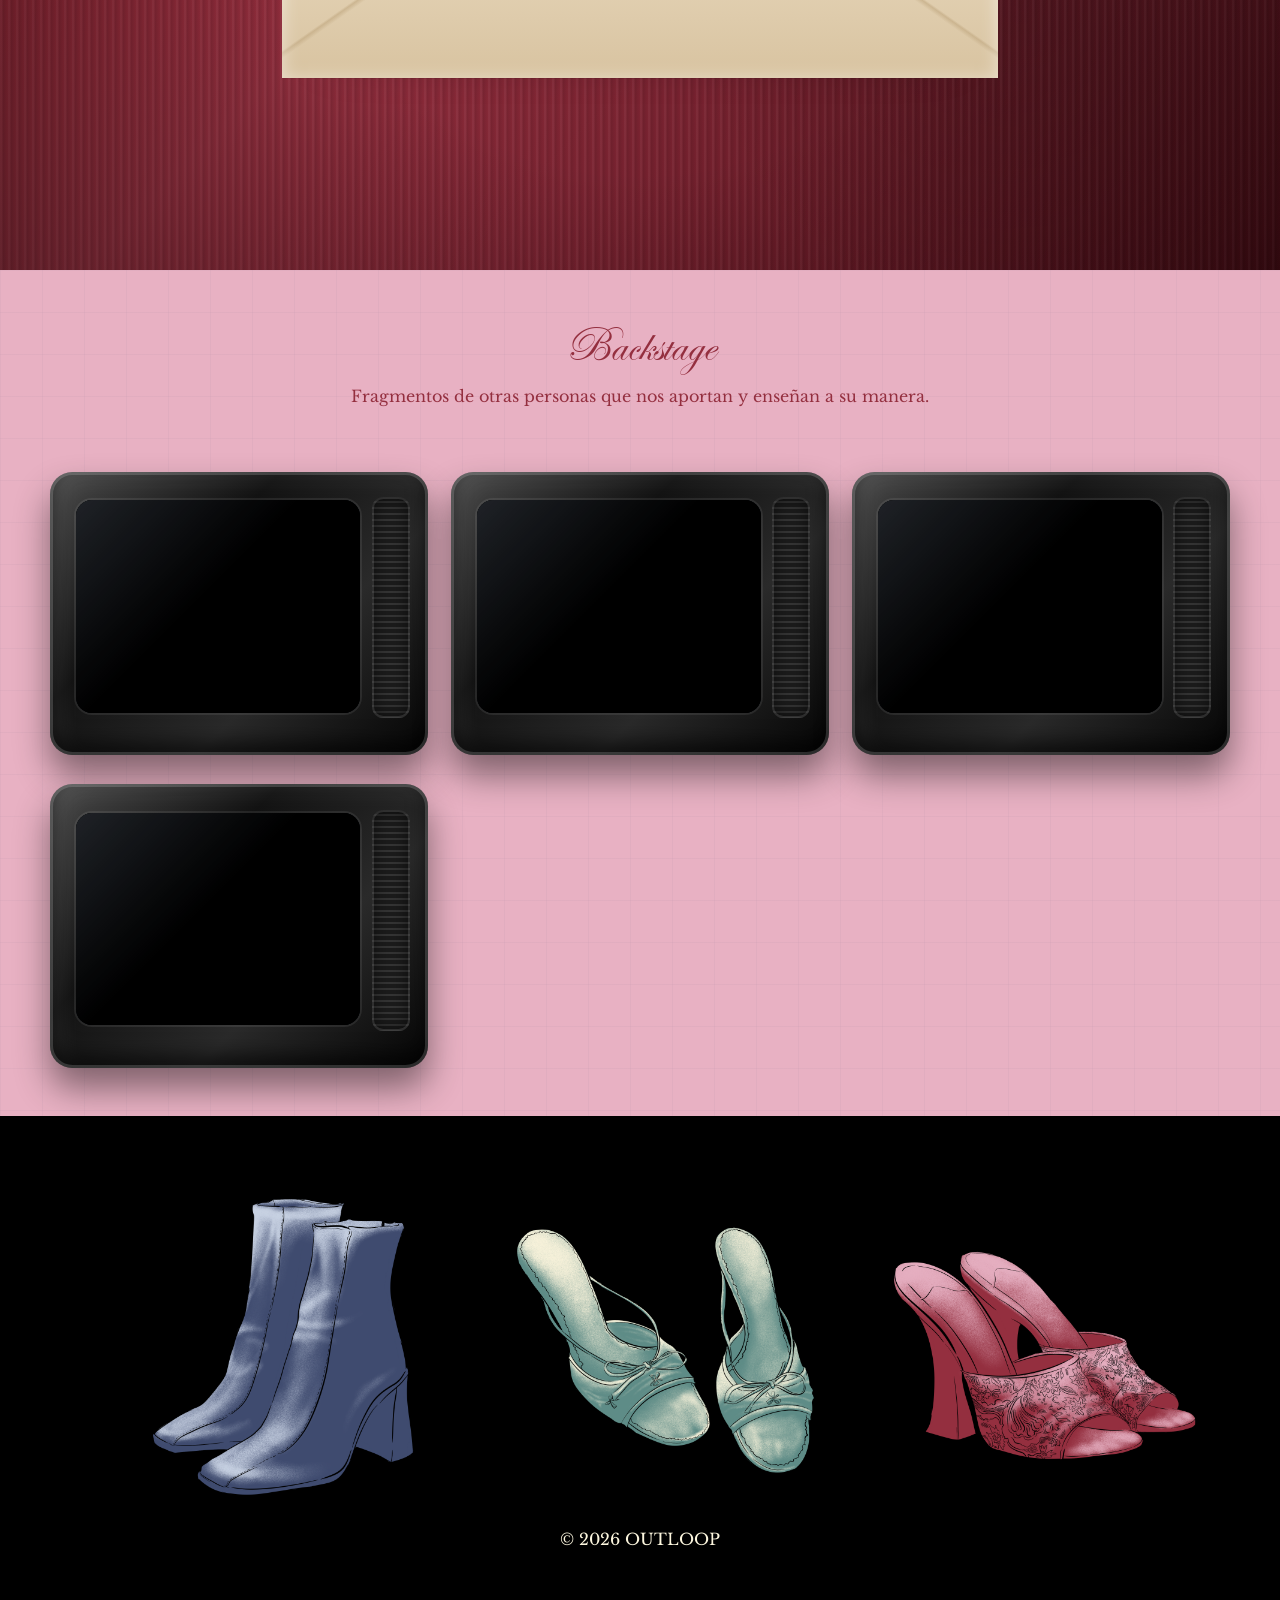
==== commit 3c1d9fd2: "Base del cuestionario" ====
--- a/index.html
+++ b/index.html
@@ -242,6 +242,35 @@
 
       </div>
     </footer>
+    
+<!-- BOTÓN FIJO + MODAL CUESTIONARIO CONSUMIDOR -->
+<button id="consumerQuizBtn" class="consumer-fixed-btn">
+  ¿QUÉ TIPO DE CONSUMIDOR ERES?
+</button>
+
+<div id="consumerQuizModal" class="consumer-quiz-modal">
+  <div class="consumer-quiz-card">
+    <button id="consumerQuizClose" class="consumer-quiz-close" aria-label="Cerrar">×</button>
+
+    <div class="receipt-tape"></div>
+
+    <p class="consumer-quiz-kicker">OUTLOOP TEST</p>
+    <h2 id="consumerQuizTitle">¿Qué tipo de consumidor de moda eres?</h2>
+
+    <div class="receipt-divider mb-3">
+      <span>**********************************</span>
+    </div>
+
+    <div id="consumerQuizContent"></div>
+
+    <div class="consumer-quiz-actions">
+      <button id="consumerQuizNext" class="btn btn-dark btn-ticket">NEXT</button>
+      <button id="consumerQuizRestart" class="btn btn-dark btn-ticket" style="display:none;">REPEAT TEST</button>
+    </div>
+
+    <p class="consumer-quiz-progress" id="consumerQuizProgress"></p>
+  </div>
+</div>
 
 <!-- MODAL DE REGISTRO -->
     <div class="modal fade" id="modalLogin" tabindex="-1" aria-hidden="true" data-bs-backdrop="static">
--- a/css/style.css
+++ b/css/style.css
@@ -2365,6 +2365,191 @@
 .footer-img-box:hover { transform: scale(1.04); }
 .footer-text {
     color: var(--color-secundario);
+}
+
+/* CUESTIONARIO DE CONSUMIDORES */
+/* BOTÓN FIJO CUESTIONARIO */
+.consumer-fixed-btn {
+    position: fixed;
+    right: 0;
+    top: 50%;
+    transform: translateY(-50%) rotate(-90deg);
+    transform-origin: right bottom;
+    z-index: 3500;
+
+    background: #ebe5cd05;
+    color: var(--color-secundario);
+    border: 1px solid rgba(255, 255, 255, 0.762);
+    box-shadow: inset 0 2px 10px #fff0f2a8, 0 8px 22px rgba(0,0,0,0.28);
+
+    font-family: 'VT323', monospace;
+    font-size: 1.15rem;
+    letter-spacing: 0.12em;
+    text-transform: uppercase;
+
+    padding: 0.75rem 1.4rem;
+    border-radius: 1.5rem 1.5rem 0 0;
+    transition: 0.3s ease;
+}
+
+.consumer-fixed-btn:hover {
+    background-color: var(--color-secundario);
+    color: var(--color-fondo);
+    box-shadow: 0 2px 14px #fff0f2a8;
+}
+
+/* MODAL CUESTIONARIO */
+.consumer-quiz-modal {
+    position: fixed;
+    inset: 0;
+    background: rgba(0,0,0,0.58);
+    display: none;
+    align-items: center;
+    justify-content: center;
+    padding: 1.5rem;
+    z-index: 6000;
+}
+
+.consumer-quiz-modal.is-open {
+    display: flex;
+}
+
+.consumer-quiz-card {
+    width: min(560px, 94vw);
+    max-height: 88vh;
+    overflow-y: auto;
+    position: relative;
+
+    background: var(--color-secundario);
+    color: var(--color-ticket-primario);
+    padding: 2.2rem 2rem 2rem;
+    box-shadow: 0 18px 45px rgba(0,0,0,0.45);
+    text-align: center;
+}
+
+.consumer-quiz-card::after {
+    content: "";
+    position: absolute;
+    bottom: -15px;
+    left: 0;
+    width: 100%;
+    height: 15px;
+    background-image:
+        linear-gradient(135deg, var(--color-secundario) 5px, transparent 5px),
+        linear-gradient(225deg, var(--color-secundario) 5px, transparent 5px);
+    background-position: top left;
+    background-size: 15px 15px;
+    background-repeat: repeat-x;
+}
+
+.consumer-quiz-close {
+    position: absolute;
+    top: 0.7rem;
+    right: 1rem;
+    border: none;
+    background: transparent;
+    color: var(--color-ticket-primario);
+    font-size: 2rem;
+    line-height: 1;
+    z-index: 5;
+}
+
+.consumer-quiz-kicker,
+.consumer-quiz-progress {
+    font-family: 'VT323', monospace;
+    letter-spacing: 0.12em;
+    text-transform: uppercase;
+    color: rgba(53,75,111,0.72);
+}
+
+.consumer-quiz-card h2 {
+    font-family: 'Libre Baskerville', serif;
+    font-size: 1.6rem;
+    margin: 0.5rem 0 1rem;
+    color: var(--color-fondo);
+}
+
+.consumer-question {
+    font-size: 1.05rem;
+    margin-bottom: 1.4rem;
+}
+
+.consumer-options {
+    display: grid;
+    gap: 0.8rem;
+    text-align: left;
+}
+
+.consumer-option {
+    position: relative;
+    display: block;
+    padding: 0.85rem 1rem;
+    border: 1px dashed rgba(53,75,111,0.45);
+    background: rgba(255,255,255,0.28);
+    font-family: 'VT323', monospace;
+    font-size: 1.18rem;
+    color: var(--color-ticket-primario);
+    transition: 0.25s ease;
+}
+
+.consumer-option input {
+    margin-right: 0.6rem;
+}
+
+.consumer-option:hover,
+.consumer-option.is-selected {
+    background: var(--color-fondo-secundario);
+    color: var(--color-fondo);
+    transform: rotate(-1deg);
+}
+
+.consumer-result-title {
+    font-family: 'Edwardian';
+    font-size: 3.2rem;
+    color: var(--color-fondo);
+    line-height: 0.95;
+    margin-bottom: 1rem;
+}
+
+.consumer-result-text {
+    font-size: 1rem;
+    line-height: 1.5;
+}
+
+.consumer-result-tag {
+    display: inline-block;
+    margin-top: 1rem;
+    padding: 0.45rem 0.9rem;
+    border: 1px dashed var(--color-ticket-primario);
+    font-family: 'VT323', monospace;
+    letter-spacing: 0.12em;
+    text-transform: uppercase;
+}
+
+.consumer-quiz-actions {
+    margin-top: 1.4rem;
+}
+
+@media (max-width: 768px) {
+    .consumer-fixed-btn {
+        right: 1rem;
+        bottom: 1rem;
+        top: auto;
+        transform: none;
+        transform-origin: center;
+        border-radius: 999px;
+        font-size: 0.95rem;
+        padding: 0.75rem 1rem;
+        max-width: 78vw;
+    }
+
+    .consumer-quiz-card {
+        padding: 2rem 1.2rem 1.6rem;
+    }
+
+    .consumer-result-title {
+        font-size: 2.5rem;
+    }
 }
 
 
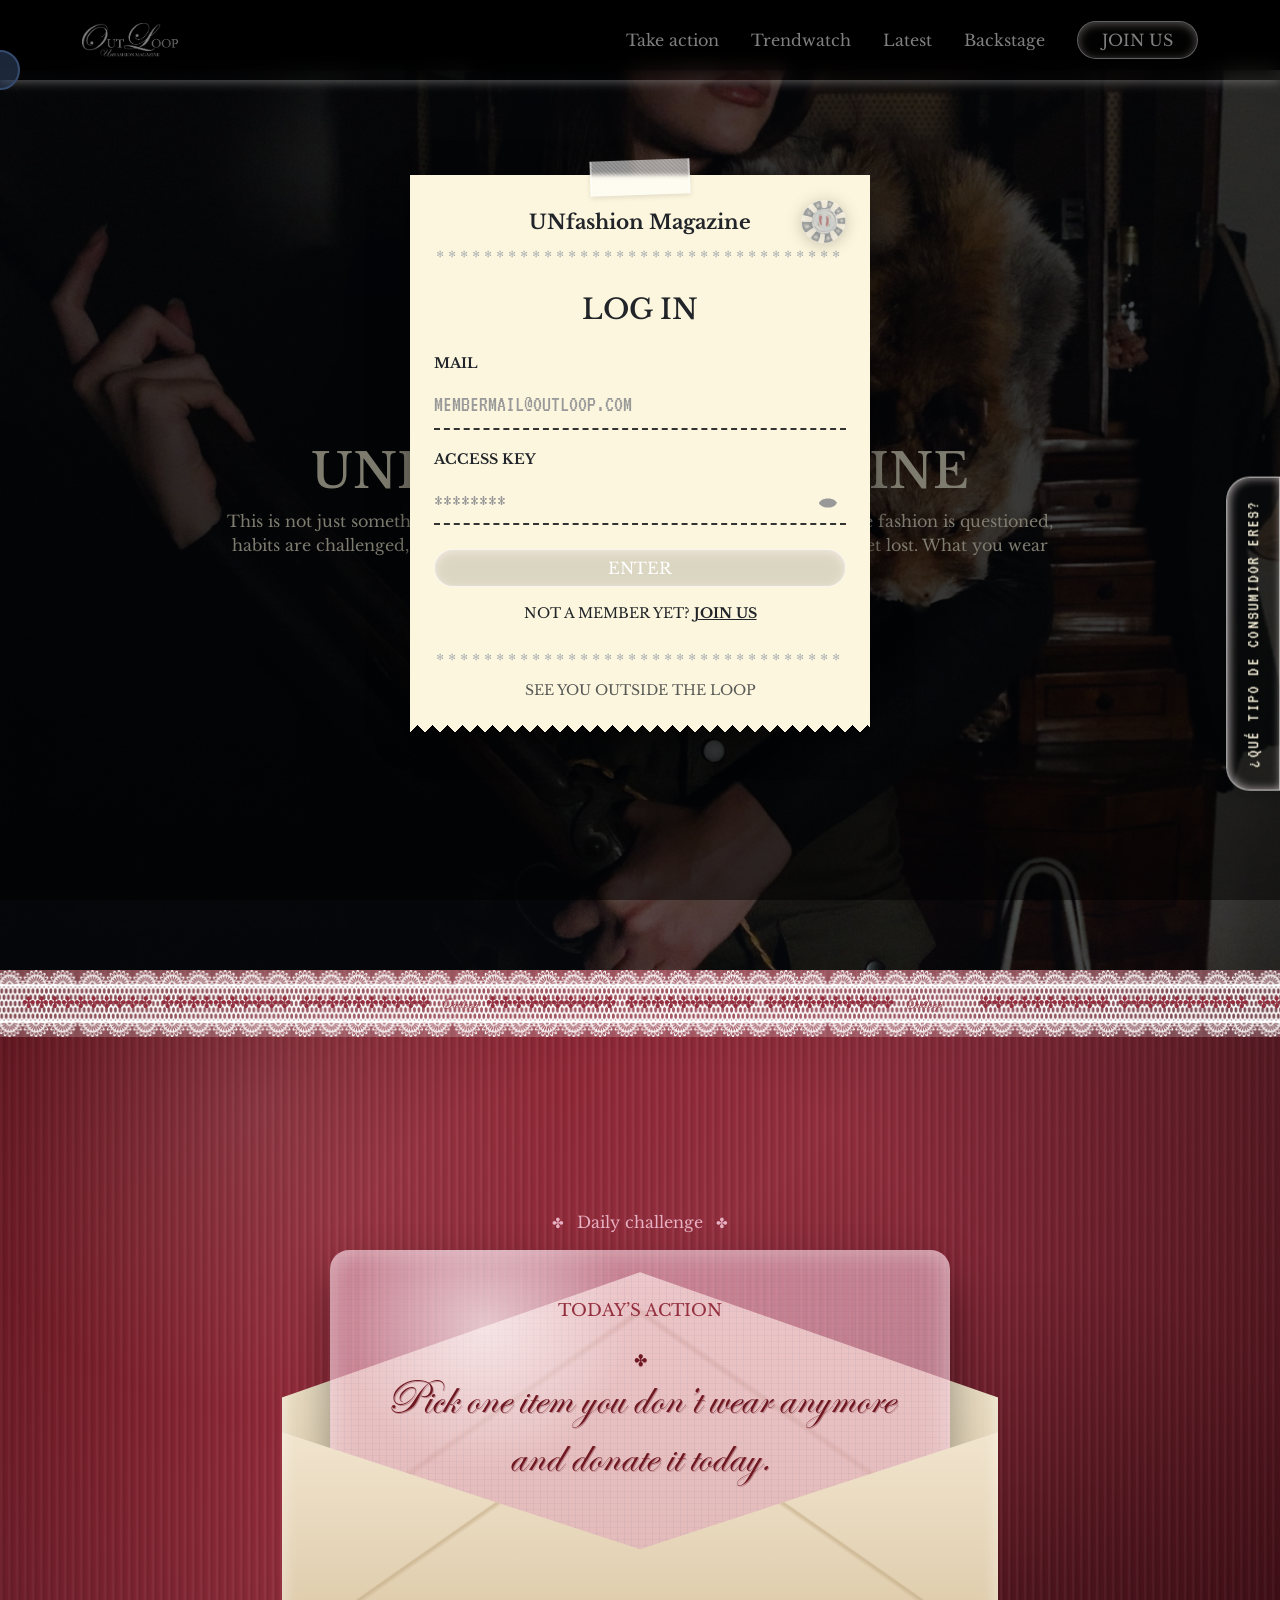
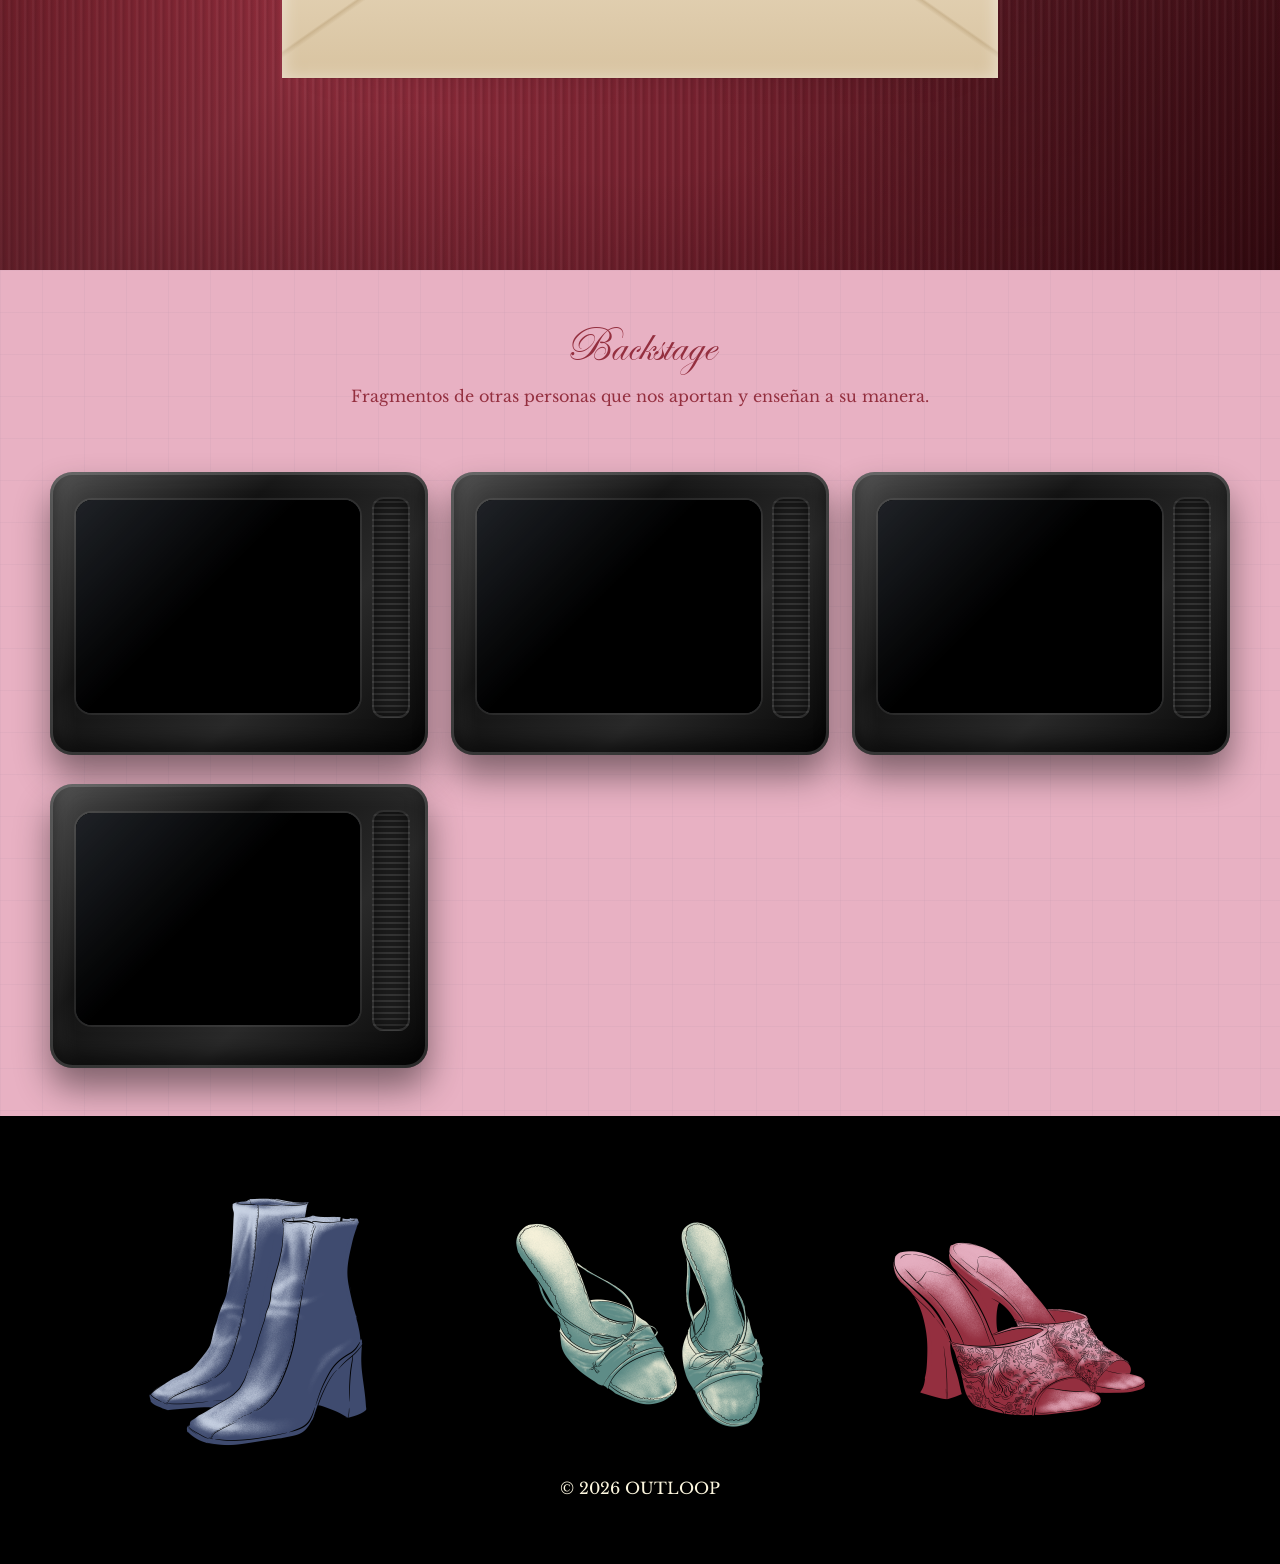
==== commit 5fb66bd1: "base misión visión valores" ====
--- a/index.html
+++ b/index.html
@@ -210,29 +210,63 @@
     <footer class="footer-principal py-5 border-top" id="footer">
       <div class="container">
 
-        <!-- REDES -->
-        <div class="row justify-content-center mb-4">
+        <!-- REDES / MISIÓN VISIÓN VALORES -->
+        <div class="row justify-content-center mb-4 footer-brand-row">
+
           <div class="col-12 col-md-4 d-flex justify-content-center mb-3 mb-md-0">
-            <div class="footer-img-box"> 
-              <a href="https://www.instagram.com/"><img src="media/img/footer-1.png" alt="zapatos1"></a>
+            <div class="footer-img-box footer-info-card" data-title="Misión">
+              <img src="media/img/footer-1.png" alt="Misión Outloop">
+
+              <div class="footer-hover-label">
+                <span>Misión</span>
+              </div>
+
+              <div class="footer-info-panel">
+                <h3>Misión</h3>
+                <p>
+                  OutLoop nace para cuestionar el consumo automático de moda y abrir un espacio
+                  donde los usuarios puedan mirar su armario con más conciencia, criterio y perspectiva.
+                </p>
+              </div>
             </div>
           </div>
 
           <div class="col-12 col-md-4 d-flex justify-content-center mb-3 mb-md-0">
-            <div class="footer-img-box">
-              <a href="https://www.youtube.com/?app=desktop&hl=es">
-                <img src="media/img/footer-2.png" alt="zapatos2">
-              </a>
+            <div class="footer-img-box footer-info-card" data-title="Visión">
+              <img src="media/img/footer-2.png" alt="Visión Outloop">
+
+              <div class="footer-hover-label">
+                <span>Visión</span>
+              </div>
+
+              <div class="footer-info-panel">
+                <h3>Visión</h3>
+                <p>
+                  Convertirse en una revista digital interactiva que transforme la forma en la que
+                  los jóvenes entienden la moda: menos impulso, más reflexión y más responsabilidad.
+                </p>
+              </div>
             </div>
           </div>
 
           <div class="col-12 col-md-4 d-flex justify-content-center">
-            <div class="footer-img-box"> 
-              <a href="https://www.tiktok.com/login?lang=es-419&redirect_url=https%3A%2F%2Fwww.tiktok.com%2Fupload%3Flang%3Des">
-                <img src="media/img/footer-3.png" alt="zapatos3">
-              </a>
-            </div>
-          </div>
+            <div class="footer-img-box footer-info-card" data-title="Valores">
+              <img src="media/img/footer-3.png" alt="Valores Outloop">
+
+              <div class="footer-hover-label">
+                <span>Valores</span>
+              </div>
+
+              <div class="footer-info-panel">
+                <h3>Valores</h3>
+                <p>
+                  Pensamiento crítico, sostenibilidad, creatividad, transparencia y acción colectiva.
+                  OutLoop defiende una moda más consciente, expresiva y alejada del consumo vacío.
+                </p>
+              </div>
+            </div>
+          </div>
+
         </div>
 
         <!-- INFO -->
@@ -242,7 +276,7 @@
 
       </div>
     </footer>
-    
+
 <!-- BOTÓN FIJO + MODAL CUESTIONARIO CONSUMIDOR -->
 <button id="consumerQuizBtn" class="consumer-fixed-btn">
   ¿QUÉ TIPO DE CONSUMIDOR ERES?
--- a/css/style.css
+++ b/css/style.css
@@ -2367,6 +2367,134 @@
     color: var(--color-secundario);
 }
 
+/* FOOTER MISIÓN / VISIÓN / VALORES */
+.footer-brand-row {
+    position: relative;
+}
+
+.footer-info-card {
+    position: relative;
+    overflow: hidden;
+    cursor: pointer;
+    border-radius: 1rem;
+}
+
+.footer-info-card img {
+    transition: transform 0.35s ease, filter 0.35s ease;
+}
+
+.footer-info-card:hover img {
+    transform: scale(1.08);
+    filter: brightness(0.72) saturate(0.9);
+}
+
+/* texto + flecha hover */
+.footer-hover-label {
+    position: absolute;
+    top: 1rem;
+    left: 50%;
+    transform: translateX(-50%) translateY(10px) rotate(-3deg);
+    opacity: 0;
+    z-index: 4;
+    pointer-events: none;
+    transition: opacity 0.3s ease, transform 0.3s ease;
+}
+
+.footer-hover-label span {
+    display: inline-block;
+    font-family: 'VT323', monospace;
+    font-size: 1.35rem;
+    letter-spacing: 0.12em;
+    text-transform: uppercase;
+    color: var(--color-fondo);
+    background: var(--color-secundario);
+    padding: 0.35rem 0.85rem;
+    border: 1px dashed var(--color-ticket-primario);
+    box-shadow: 0 8px 18px rgba(0,0,0,0.22);
+}
+
+/* flecha dibujada tipo referencia */
+.footer-hover-label::after {
+    content: "↘";
+    position: absolute;
+    right: -2.1rem;
+    top: 1.1rem;
+    font-family: 'Edwardian';
+    font-size: 2.8rem;
+    line-height: 1;
+    color: var(--color-fondo-secundario);
+    transform: rotate(8deg);
+    text-shadow: 0 2px 8px rgba(0,0,0,0.25);
+}
+
+.footer-info-card:hover .footer-hover-label {
+    opacity: 1;
+    transform: translateX(-50%) translateY(0) rotate(-3deg);
+}
+
+/* panel que sube */
+.footer-info-panel {
+    position: absolute;
+    inset: 0;
+    z-index: 5;
+    background:
+        repeating-linear-gradient(
+            0deg,
+            rgba(53,75,111,0.045) 0px,
+            rgba(53,75,111,0.045) 1px,
+            transparent 1px,
+            transparent 7px
+        ),
+        var(--color-secundario);
+
+    color: var(--color-ticket-primario);
+    padding: 1.4rem;
+    display: flex;
+    flex-direction: column;
+    justify-content: center;
+    text-align: center;
+
+    transform: translateY(105%);
+    opacity: 0;
+    transition: transform 0.45s cubic-bezier(0.22, 1, 0.36, 1), opacity 0.3s ease;
+}
+
+.footer-info-panel::after {
+    content: "";
+    position: absolute;
+    inset: 0.65rem;
+    border: 1px dashed rgba(53,75,111,0.35);
+    pointer-events: none;
+}
+
+.footer-info-panel h3 {
+    font-family: 'Edwardian';
+    font-size: 3rem;
+    line-height: 0.9;
+    color: var(--color-fondo);
+    margin-bottom: 1rem;
+    position: relative;
+    z-index: 1;
+}
+
+.footer-info-panel p {
+    font-size: 0.85rem;
+    line-height: 1.45;
+    margin: 0;
+    position: relative;
+    z-index: 1;
+}
+
+.footer-info-card.is-open .footer-info-panel {
+    transform: translateY(0);
+    opacity: 1;
+}
+
+.footer-info-card.is-open .footer-hover-label {
+    opacity: 0;
+}
+
+
 /* CUESTIONARIO DE CONSUMIDORES */
 /* BOTÓN FIJO CUESTIONARIO */
 .consumer-fixed-btn {
@@ -2427,20 +2555,6 @@
     text-align: center;
 }
 
-.consumer-quiz-card::after {
-    content: "";
-    position: absolute;
-    bottom: -15px;
-    left: 0;
-    width: 100%;
-    height: 15px;
-    background-image:
-        linear-gradient(135deg, var(--color-secundario) 5px, transparent 5px),
-        linear-gradient(225deg, var(--color-secundario) 5px, transparent 5px);
-    background-position: top left;
-    background-size: 15px 15px;
-    background-repeat: repeat-x;
-}
 
 .consumer-quiz-close {
     position: absolute;
@@ -3462,4 +3576,23 @@
         width: 50%;
         padding: 0.65rem 0.8rem;
     }
+}
+/* footer */
+@media (max-width: 768px) {
+    .footer-img-box {
+        max-width: 70vw;
+    }
+
+    .footer-hover-label {
+        opacity: 1;
+        transform: translateX(-50%) translateY(0) rotate(-3deg);
+    }
+
+    .footer-info-panel h3 {
+        font-size: 2.5rem;
+    }
+
+    .footer-info-panel p {
+        font-size: 0.82rem;
+    }
 }
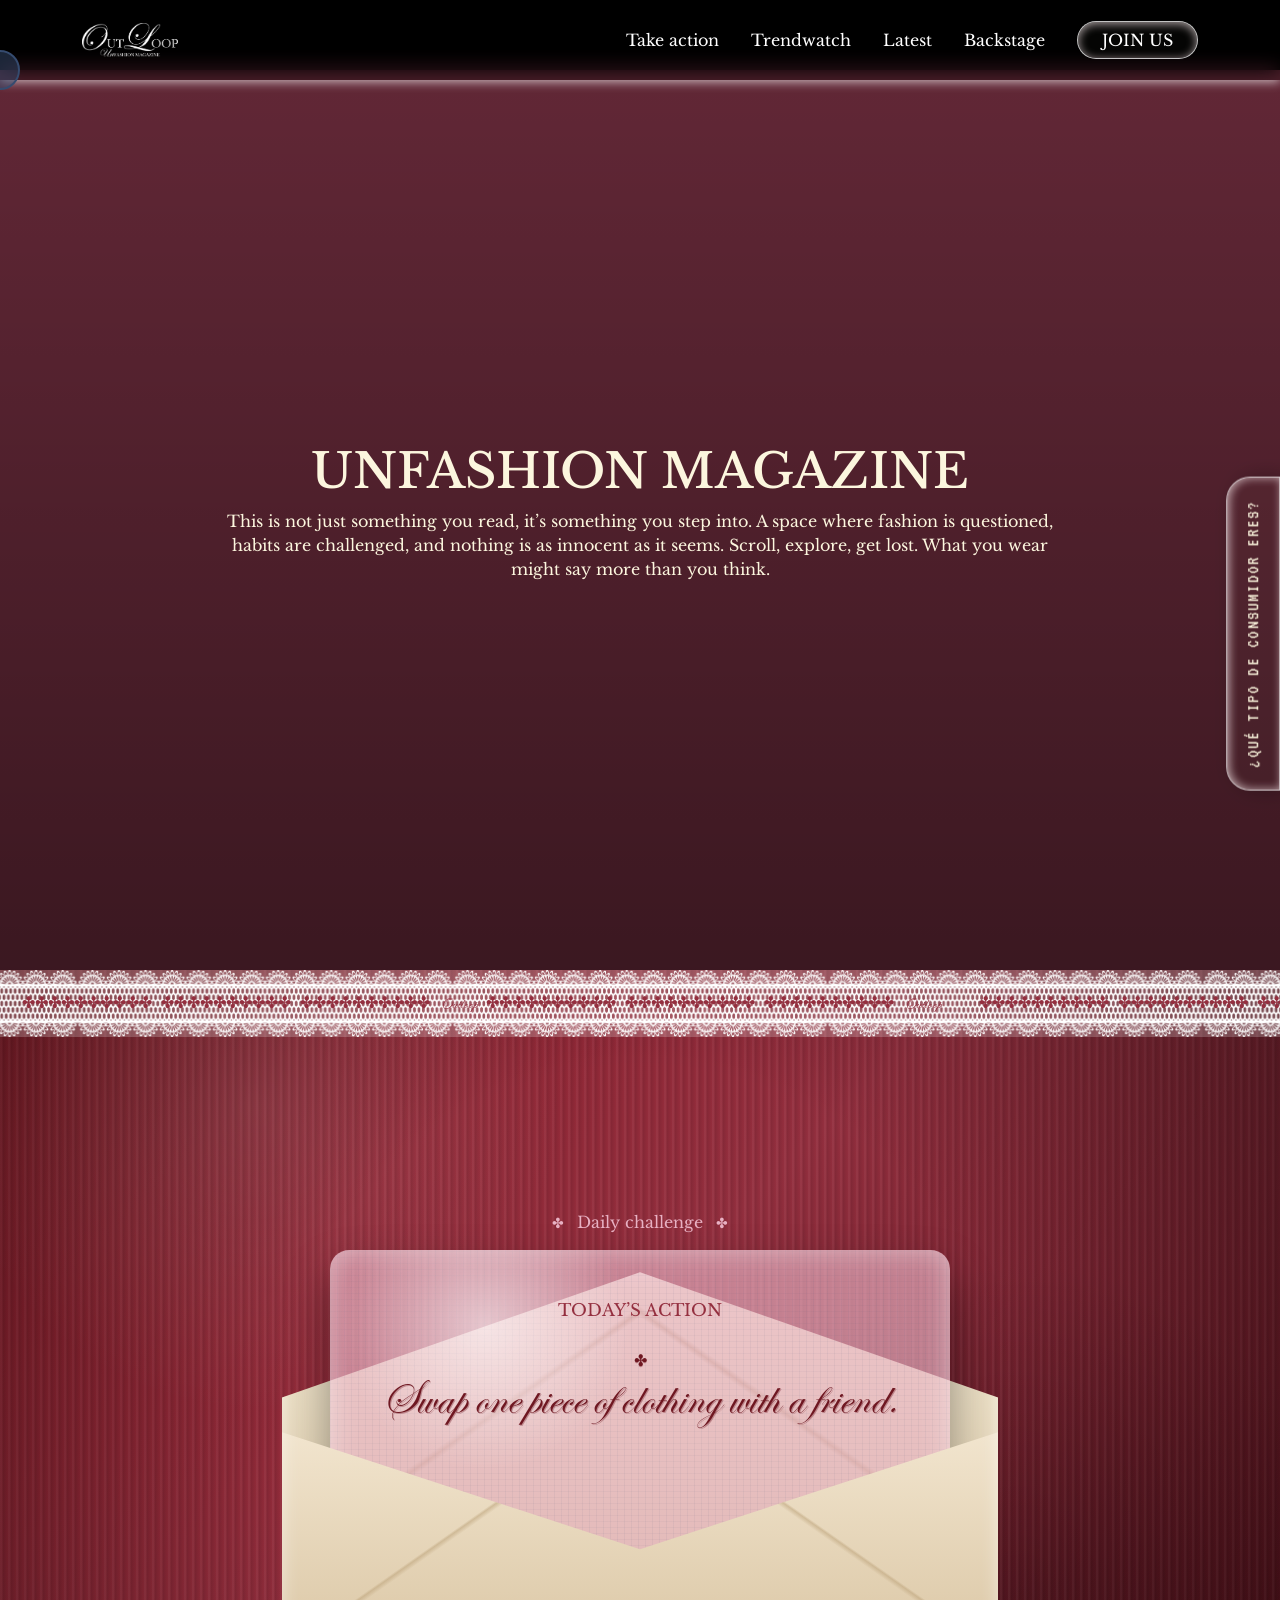
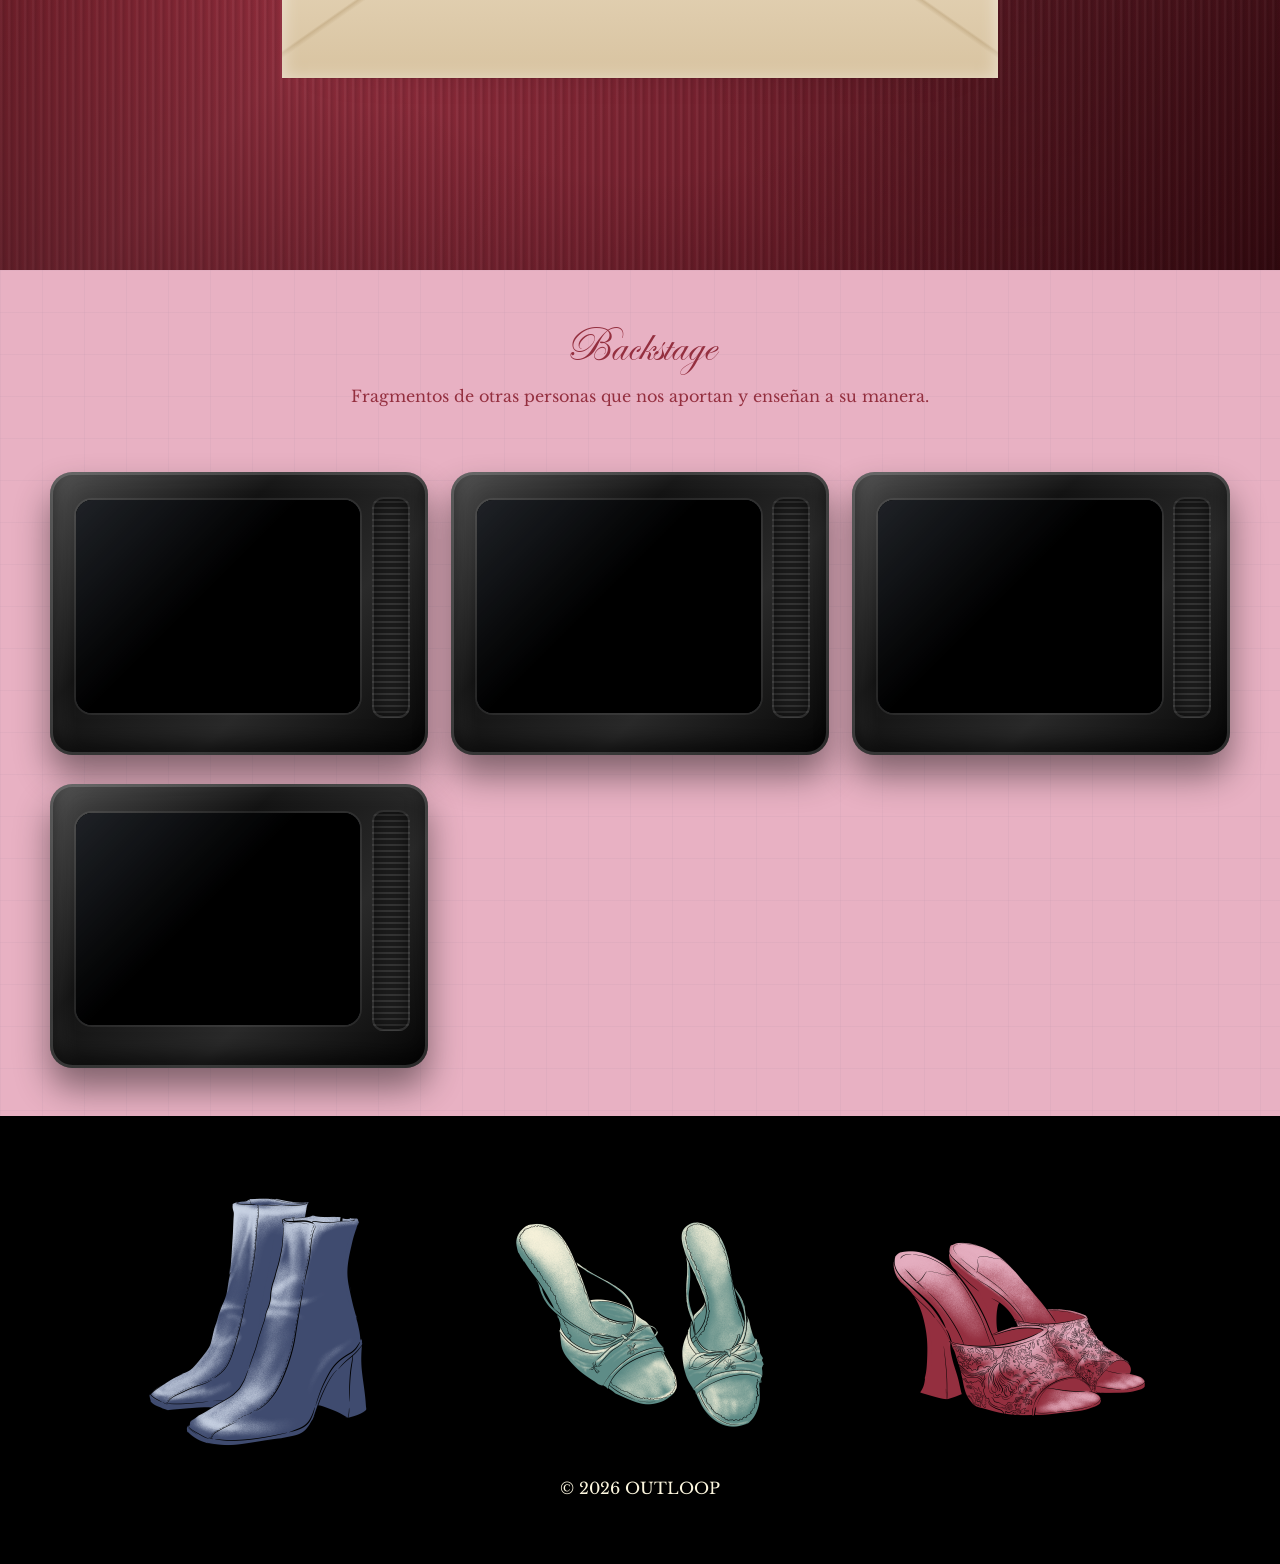
==== commit a9215b12: "cambios cuestionario" ====
--- a/index.html
+++ b/index.html
@@ -288,18 +288,18 @@
 
     <div class="receipt-tape"></div>
 
-    <p class="consumer-quiz-kicker">OUTLOOP TEST</p>
+    <p class="consumer-quiz-kicker">Outloop Test</p>
     <h2 id="consumerQuizTitle">¿Qué tipo de consumidor de moda eres?</h2>
 
     <div class="receipt-divider mb-3">
-      <span>**********************************</span>
+      <span>***************************************</span>
     </div>
 
     <div id="consumerQuizContent"></div>
 
     <div class="consumer-quiz-actions">
+      <button id="consumerQuizRestart" class="btn btn-dark btn-ticket" style="display:none;">Repeat Test</button>
       <button id="consumerQuizNext" class="btn btn-dark btn-ticket">NEXT</button>
-      <button id="consumerQuizRestart" class="btn btn-dark btn-ticket" style="display:none;">REPEAT TEST</button>
     </div>
 
     <p class="consumer-quiz-progress" id="consumerQuizProgress"></p>
--- a/css/style.css
+++ b/css/style.css
@@ -2570,15 +2570,14 @@
 
 .consumer-quiz-kicker,
 .consumer-quiz-progress {
-    font-family: 'VT323', monospace;
-    letter-spacing: 0.12em;
-    text-transform: uppercase;
+    font-family: 'Edwardian';
+    font-size: 2em;
     color: rgba(53,75,111,0.72);
 }
 
 .consumer-quiz-card h2 {
     font-family: 'Libre Baskerville', serif;
-    font-size: 1.6rem;
+    font-size: 1rem;
     margin: 0.5rem 0 1rem;
     color: var(--color-fondo);
 }
@@ -2612,8 +2611,8 @@
 
 .consumer-option:hover,
 .consumer-option.is-selected {
-    background: var(--color-fondo-secundario);
-    color: var(--color-fondo);
+    background: var(--color-ticket-primario);
+    color: var(--color-ticket-secundario);
     transform: rotate(-1deg);
 }
 
@@ -2642,28 +2641,6 @@
 
 .consumer-quiz-actions {
     margin-top: 1.4rem;
-}
-
-@media (max-width: 768px) {
-    .consumer-fixed-btn {
-        right: 1rem;
-        bottom: 1rem;
-        top: auto;
-        transform: none;
-        transform-origin: center;
-        border-radius: 999px;
-        font-size: 0.95rem;
-        padding: 0.75rem 1rem;
-        max-width: 78vw;
-    }
-
-    .consumer-quiz-card {
-        padding: 2rem 1.2rem 1.6rem;
-    }
-
-    .consumer-result-title {
-        font-size: 2.5rem;
-    }
 }
 
 
@@ -3595,4 +3572,28 @@
     .footer-info-panel p {
         font-size: 0.82rem;
     }
+
+/* CUESTIONARIO */
+@media (max-width: 768px) {
+    .consumer-fixed-btn {
+        right: 1rem;
+        bottom: 1rem;
+        top: auto;
+        transform: none;
+        transform-origin: center;
+        border-radius: 999px;
+        font-size: 0.95rem;
+        padding: 0.75rem 1rem;
+        max-width: 78vw;
+    }
+
+    .consumer-quiz-card {
+        padding: 2rem 1.2rem 1.6rem;
+    }
+
+    .consumer-result-title {
+        font-size: 2.5rem;
+    }
+}
+
 }
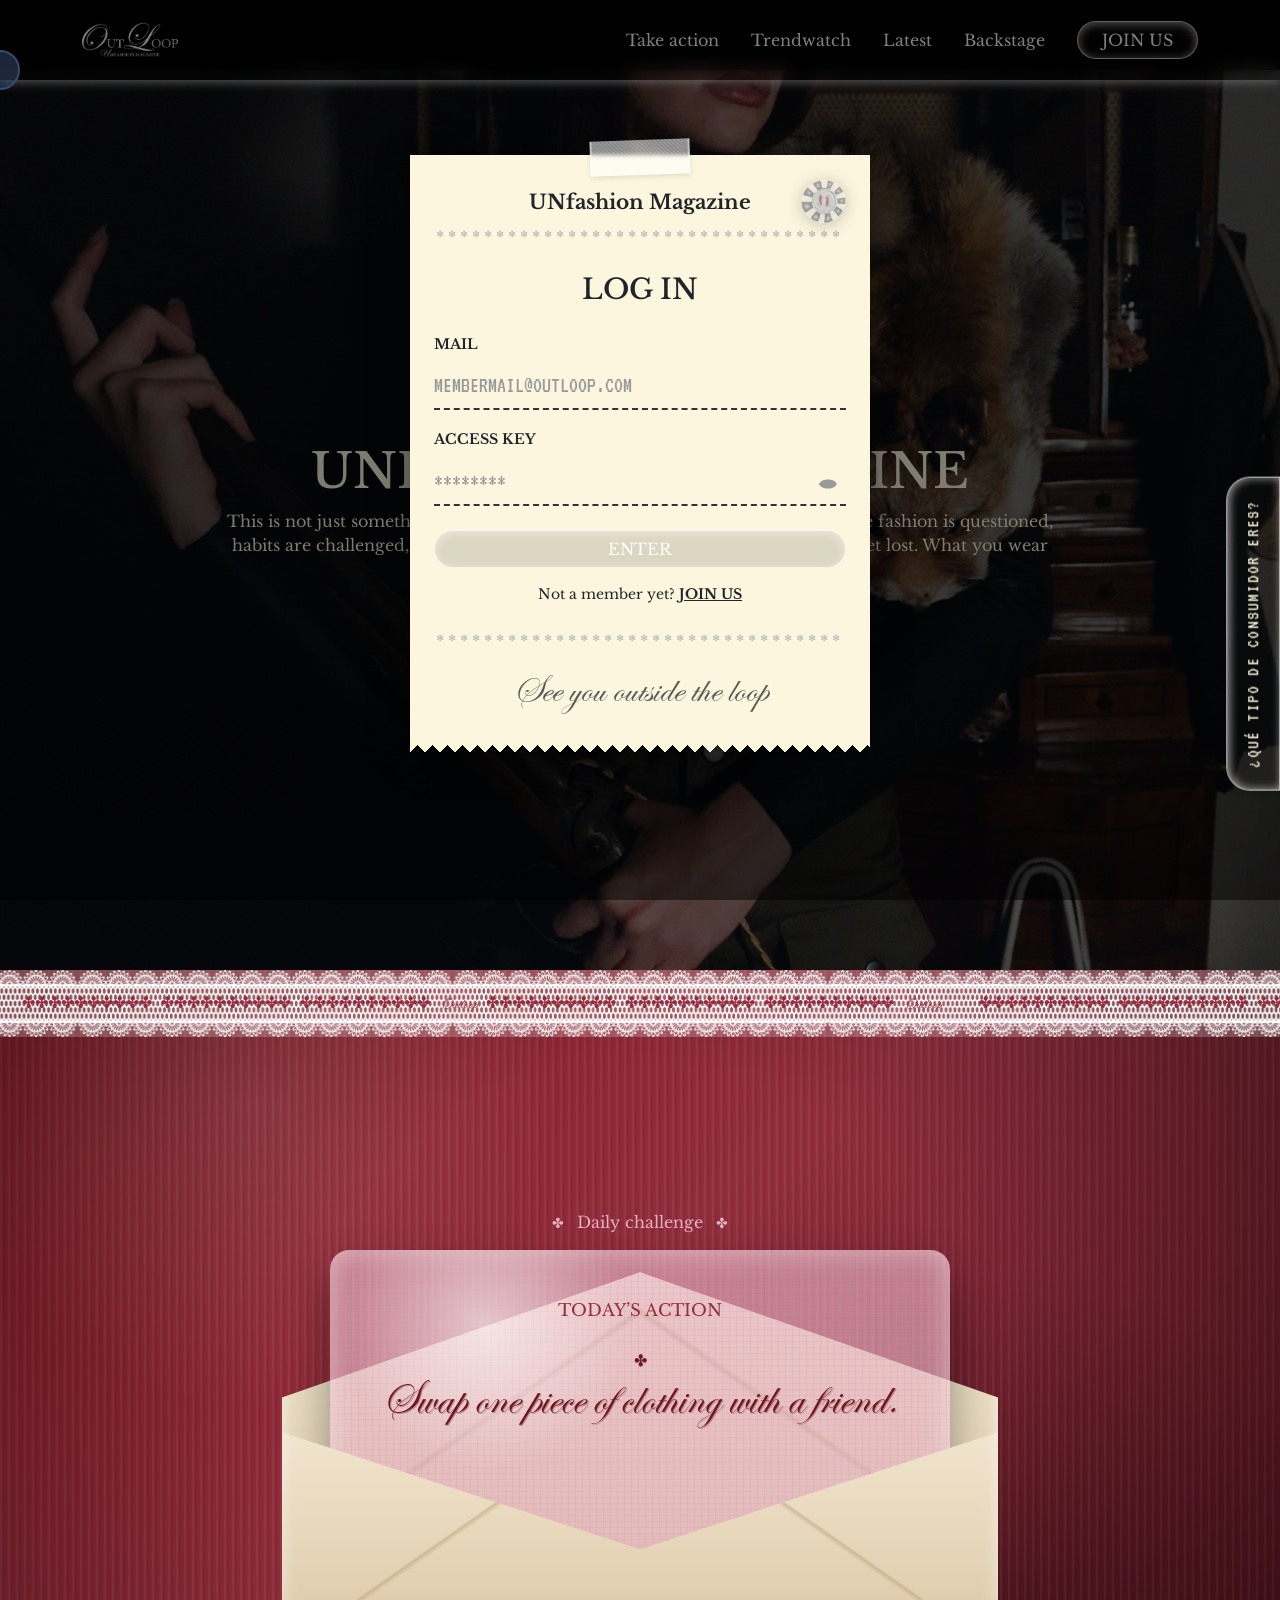
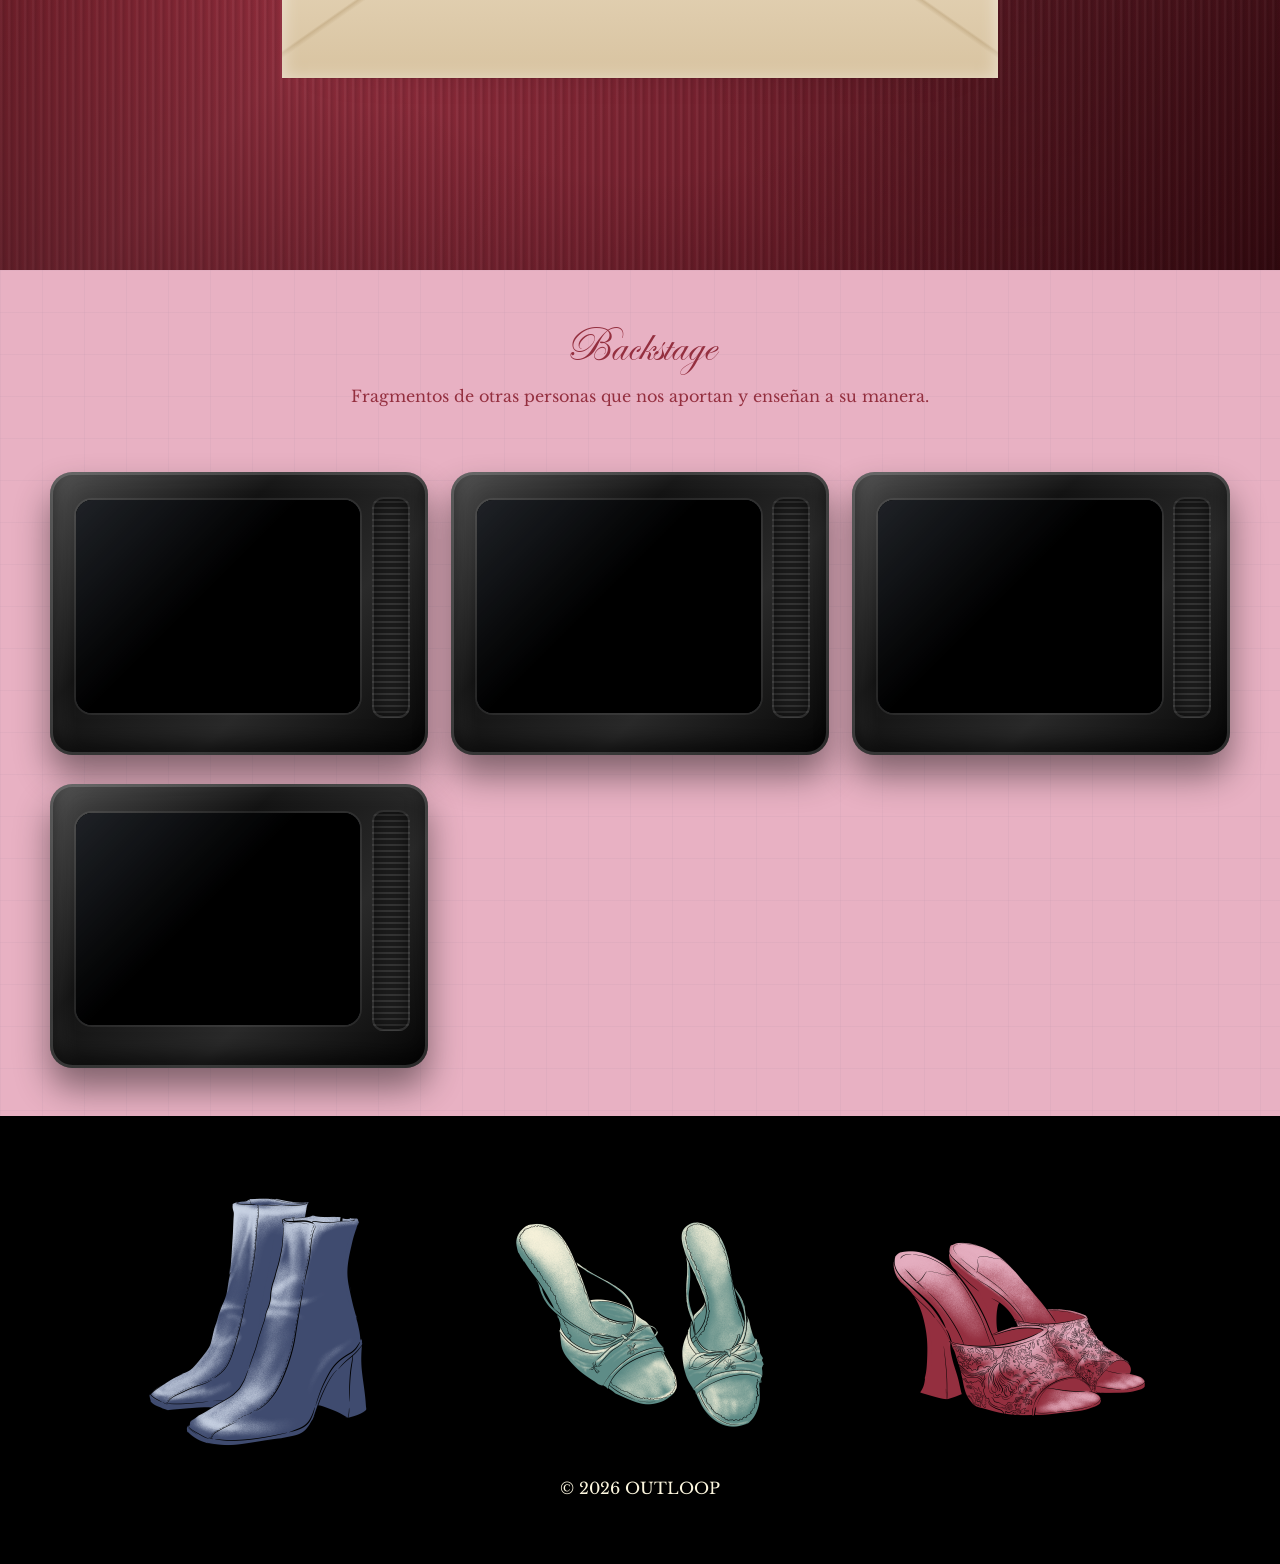
==== commit 4830472a: "textos corrección" ====
--- a/index.html
+++ b/index.html
@@ -346,7 +346,7 @@
                         </div>
                     </form>
                     <div class="text-center mt-3">
-                        <p class="small">NOT A MEMBER YET? <a href="#" id="btn-ir-registro" class="text-decoration-underline fw-bold">JOIN US</a></p>
+                        <p class="small">Not a member yet? <a href="#" id="btn-ir-registro" class="text-decoration-underline fw-bold">JOIN US</a></p>
                     </div>
                 </div>
 
@@ -375,7 +375,7 @@
                         </div>
                     </form>
                     <div class="text-center mt-3">
-                        <p class="small">ALREDY PART OF IT? <a href="#" id="btn-ir-login" class="text-decoration-underline fw-bold">LOG IN</a></p>
+                        <p class="small">Alredy part of us? <a href="#" id="btn-ir-login" class="text-decoration-underline fw-bold">LOG IN</a></p>
                     </div>
                 </div>
 
@@ -393,7 +393,7 @@
                 <div class="receipt-divider mt-4 mb-2">
                     <span>**********************************</span>
                 </div>
-                <div class="text-center small text-muted text-uppercase">
+                <div class="text-center text-muted invitation">
                     See you outside the loop
                 </div>
 
--- a/css/style.css
+++ b/css/style.css
@@ -200,6 +200,10 @@
     color: var(--color-fondo);
 }
 
+.invitation {
+    font-family: 'Edwardian';
+    font-size: 2.5em;
+}
 
 /* fondo datos */
 
